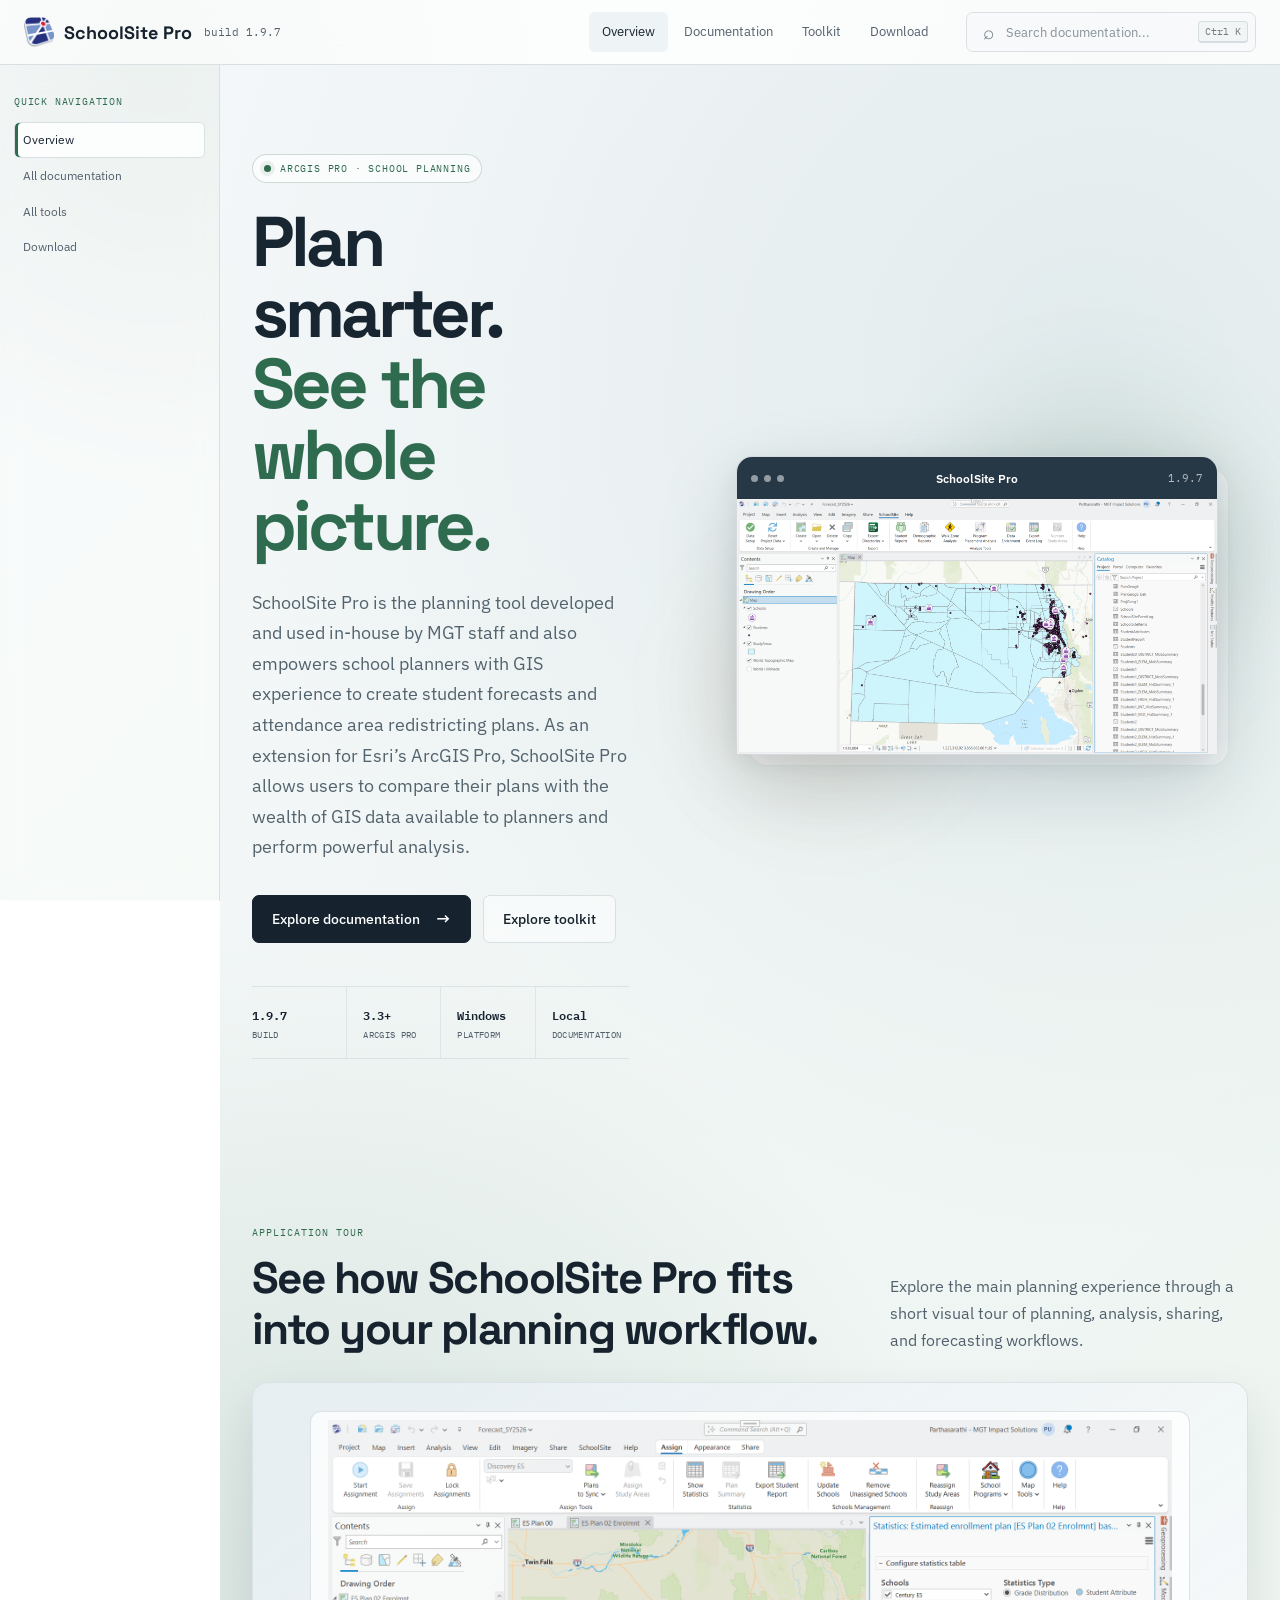
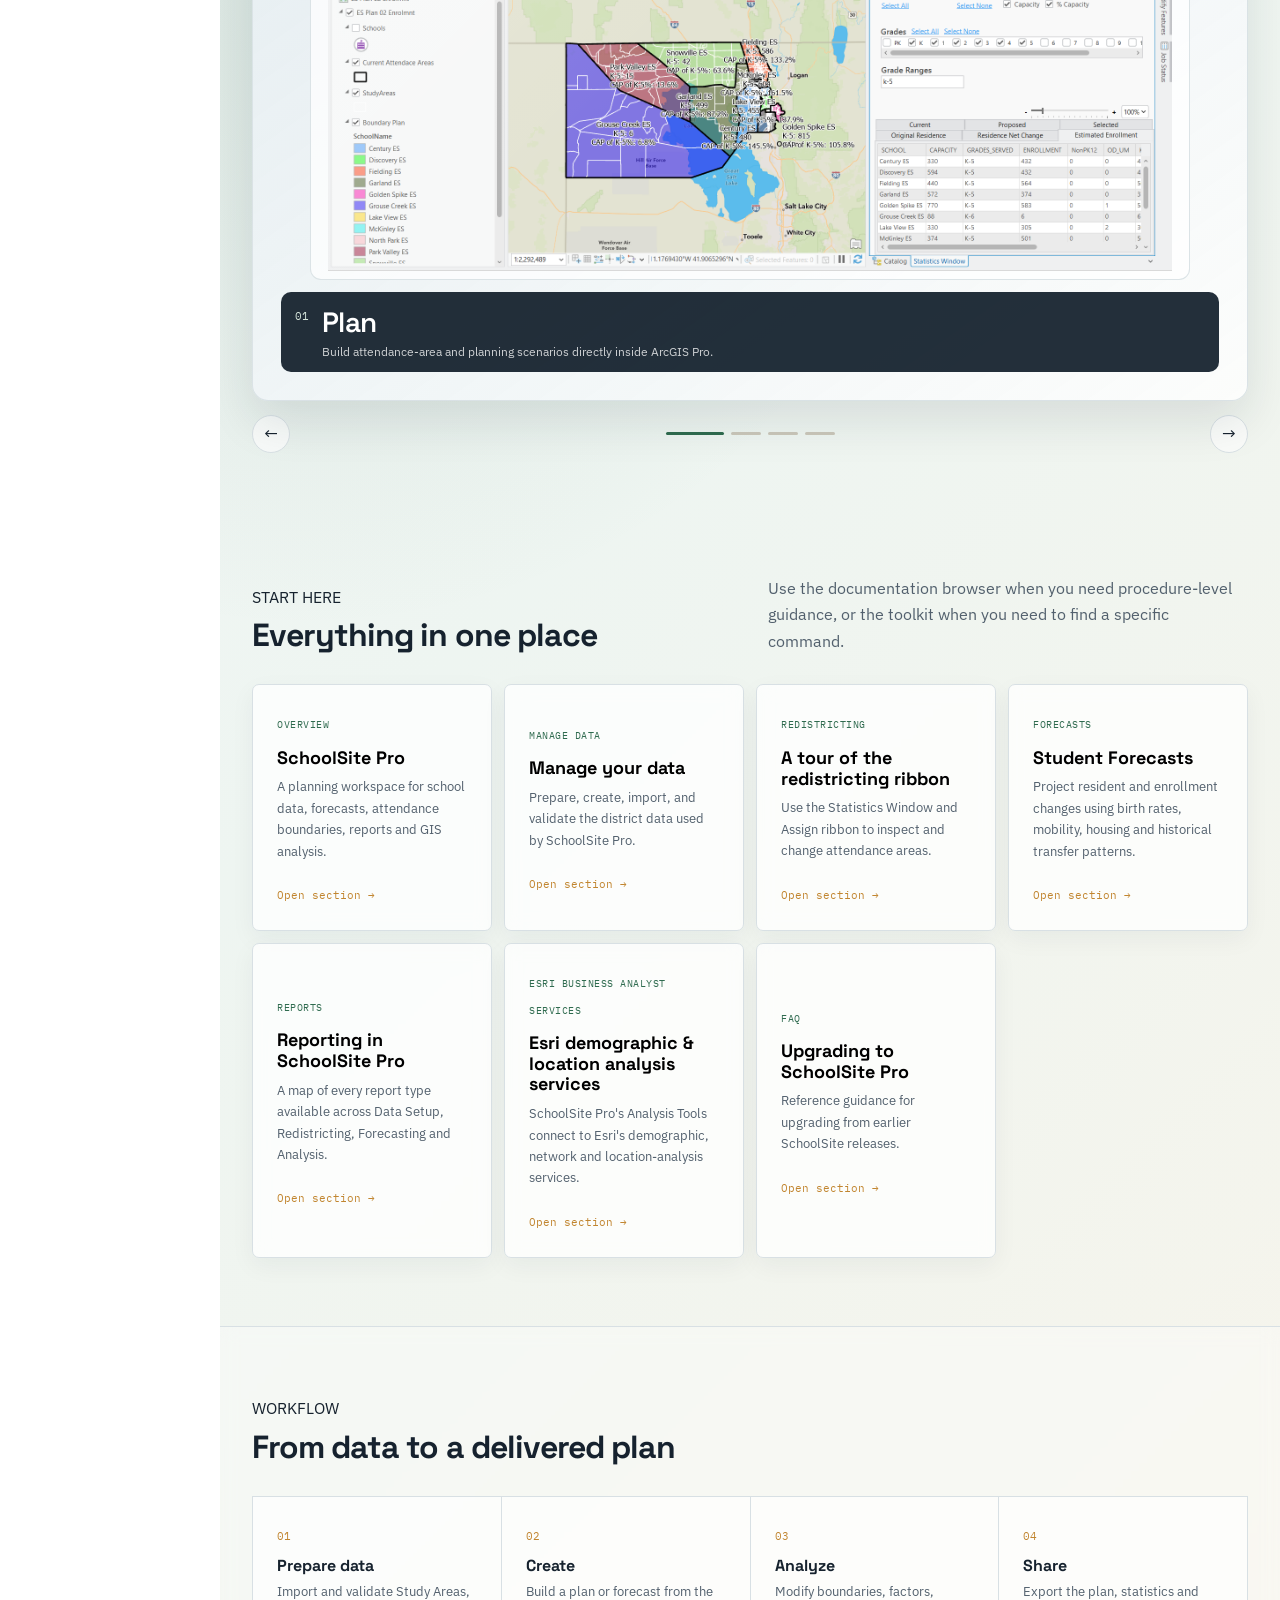
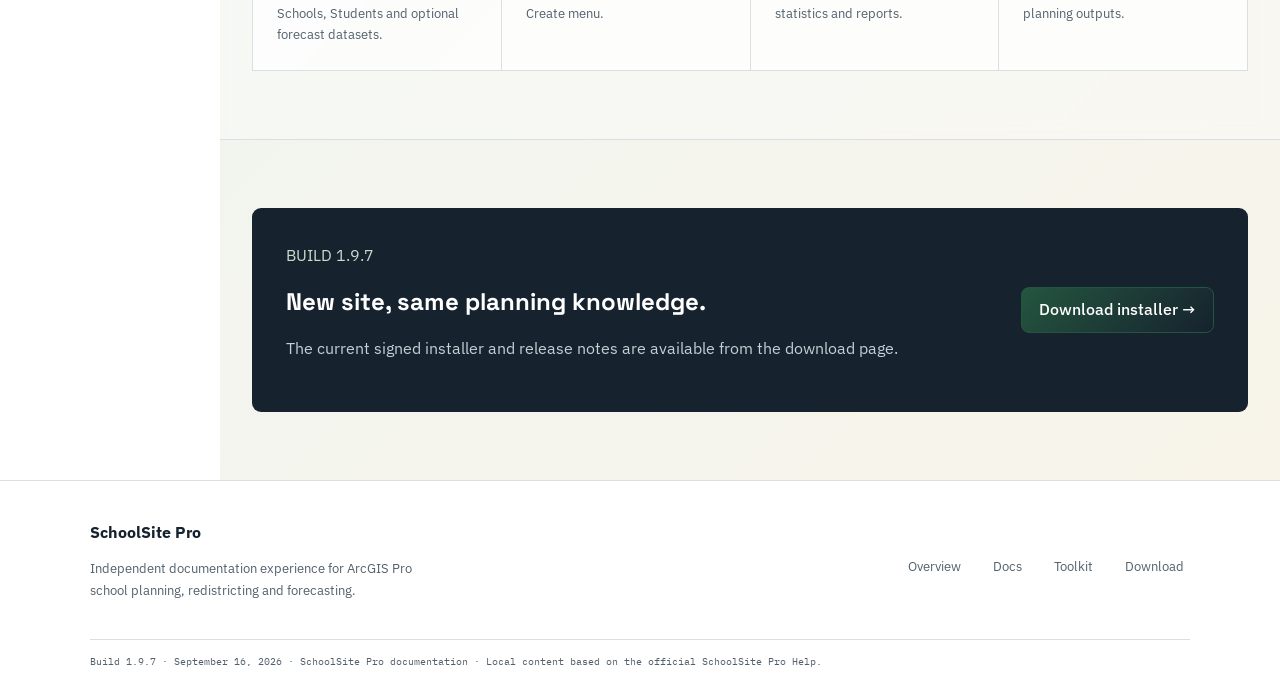
==== index.html @ 44bba00f "Update the document content based on the old source site." ====
<!doctype html>
<html lang="en">
<head>
<meta charset="utf-8">
<meta name="viewport" content="width=device-width,initial-scale=1">
<title>SchoolSite Pro — Planning Documentation</title>
<link rel="icon" href="assets/favicon.ico">
<link rel="stylesheet" href="css/styles.css">
</head>
<body>
<header class="topbar">
  <div class="topbar-inner">
    <button class="brand" onclick="route('home')"><img src="assets/favicon.ico" alt=""><span>SchoolSite Pro</span><small>build <span data-app-build></span></small></button>
    <nav id="desktopNav">
      <button data-route="home" onclick="route('home')">Overview</button>
      <button data-route="docs" onclick="route('docs')">Documentation</button>
      <button data-route="toolkit" onclick="route('toolkit')">Toolkit</button>
      <button data-route="download" onclick="route('download')">Download</button>
    </nav>
   <div class="top-actions">

  <div class="header-search">

    <span class="header-search-icon" aria-hidden="true">⌕</span>

    <input
      id="headerSearch"
      type="search"
      placeholder="Search documentation..."
      autocomplete="off"
      oninput="renderHeaderSearch(this.value)"
      onkeydown="handleHeaderSearchKey(event)"
    >

    <kbd>Ctrl K</kbd>

    <div
      id="headerSearchResults"
      class="header-search-results"
    ></div>

  </div>

  <button
    class="menu-btn"
    onclick="toggleMenu()"
    aria-label="Open navigation"
  >
    ☰
  </button>

</div>
  </div>
  <div id="mobileNav" class="mobile-nav">
    <button onclick="route('home');toggleMenu()">Overview</button>
    <button onclick="route('docs');toggleMenu()">Documentation</button>
    <button onclick="route('toolkit');toggleMenu()">Toolkit</button>
    <button onclick="route('download');toggleMenu()">Download</button>
  </div>
</header>

<div class="app">
<aside id="sidebar"></aside>
<main id="appMain"></main>
</div>

<footer>
  <div class="footer-inner">
    <div><strong>SchoolSite Pro</strong><p>Independent documentation experience for ArcGIS Pro school planning, redistricting and forecasting.</p></div>
    <div class="footer-links"><button onclick="route('home')">Overview</button><button onclick="route('docs')">Docs</button><button onclick="route('toolkit')">Toolkit</button><button onclick="route('download')">Download</button></div>
  </div>
  <div class="footer-bottom">Build <span data-app-build></span> · <span data-app-release-date></span> · SchoolSite Pro documentation · Local content based on the official SchoolSite Pro Help.</div>
</footer>

<div id="searchOverlay" class="overlay" onclick="if(event.target===this)closeSearch()">
  <div class="search-dialog">
    <div class="search-head">

  <div class="search-dialog-input">

    <span>⌕</span>

    <input
      id="globalSearch"
      placeholder="Search documentation and tools…"
      autocomplete="off"
      oninput="renderSearch(this.value)"
      onkeydown="handleGlobalSearchKey(event)"
    >

  </div>

  <button
    class="search-close"
    onclick="closeSearch()"
  >
    ESC
  </button>

</div>

    <div id="searchResults"></div>
  </div>
</div>

<script src="js/docs.js"></script>
<script src="js/data.js"></script>
<script>
const RELEASE = window.SCHOOL_SITE_RELEASE;
const docs = window.SCHOOL_SITE_DOCS;
const tools = window.SCHOOL_SITE_TOOLS;
const sections = [...new Set(docs.map(x=>x.section))];
let currentDoc = null;

// Apply release metadata to both the static shell and route-generated markup.
function syncReleaseLabels() {
  document.querySelectorAll('[data-app-build]').forEach(element => {
    element.textContent = RELEASE.version;
  });

  document.querySelectorAll('[data-app-release-date]').forEach(element => {
    element.textContent = RELEASE.releaseDate;
  });
}

syncReleaseLabels();

function route(name, id){
  if(name==='doc' && id){ location.hash='doc/'+id; }
  else location.hash=name;
  renderRoute();
}
function renderRoute(){
  const parts=location.hash.replace(/^#/,'').split('/');
  const page=parts[0]||'home', id=parts[1];
  document.querySelectorAll('#desktopNav button').forEach(b=>b.classList.toggle('active',b.dataset.route===page || (page==='doc'&&b.dataset.route==='docs')));
  if(page==='doc' && id) renderDoc(id);
  else if(page==='docs') renderDocs();
  else if(page==='toolkit') renderToolkit();
  else if(page==='download') renderDownload();
  else renderHome();
  renderSidebar(page,id);
  syncReleaseLabels();
  window.scrollTo(0,0);
}
function renderSidebar(page,id){
  const s=document.getElementById('sidebar');
  if(page==='docs'||page==='doc'){
    s.innerHTML='<div class="side-title">Documentation</div>'+sections.map(sec=>{
      const items=docs.filter(d=>d.section===sec);
      return `<div class="side-group"><div class="side-section">${sec}</div>${items.map(d=>`<button class="side-link ${d.id===id?'active':''}" onclick="route('doc','${d.id}')">${d.title}</button>`).join('')}</div>`;
    }).join('');
  } else if(page==='toolkit') {
    s.innerHTML='<div class="side-title">Toolkit groups</div>'+toolCategories().map(category=>`
      <button class="side-link ${activeToolCat===category?'active':''}" onclick="selectToolCategory('${escapeHtml(category)}')">${escapeHtml(category)}</button>
    `).join('')+'<div class="side-note">Choose a group to show only the tools assigned to it.</div>';
  } else {
    s.innerHTML=`<div class="side-title">Quick navigation</div>
      <button class="side-link ${page==='home'?'active':''}" onclick="route('home')">Overview</button>
      <button class="side-link" onclick="route('docs')">All documentation</button>
      <button class="side-link" onclick="route('toolkit')">All tools</button>
      <button class="side-link" onclick="route('download')">Download</button>`;
  }
}

function renderHome() {
  const overviewCards = [
    {
      section: 'Overview',
      title: 'SchoolSite Pro',
      summary: 'A planning workspace for school data, forecasts, attendance boundaries, reports and GIS analysis.',
      id: 'home'
    },
    ...sections
      .filter(section => !['Start here', 'Tools', 'Troubleshooting'].includes(section))
      .map(section => {
        const doc = section === 'Redistricting'
          ? docs.find(item => item.id === 'redistricting-tour')
          : docs.find(item => item.section === section);

        return {
          section,
          title: doc.title,
          summary: doc.summary,
          id: doc.id
        };
      })
  ];

  document.getElementById('appMain').innerHTML = `

    <!-- =========================================
         SCHOOL SITE PRO OVERVIEW HERO
         ========================================= -->

    <section class="ss-overview">

      <div class="ss-hero">

        <div class="ss-hero-copy">

          <div class="ss-badge">
            <span class="ss-badge-dot"></span>
            ARCGIS PRO · SCHOOL PLANNING
          </div>

          <h1>
            Plan smarter.<br>
            <span>See the whole picture.</span>
          </h1>

          <p class="ss-hero-description">
           SchoolSite Pro is the planning tool developed and used in-house by MGT staff and also empowers school planners with GIS experience to create student forecasts and attendance area redistricting plans. As an extension for Esri’s ArcGIS Pro, SchoolSite Pro allows users to compare their plans with the wealth of GIS data available to planners and perform powerful analysis.
          </p>

          <div class="ss-hero-actions">

            <button
              class="ss-primary-btn"
              onclick="route('docs')"
            >
              Explore documentation
              <span>→</span>
            </button>

            <button
              class="ss-secondary-btn"
              onclick="route('toolkit')"
            >
              Explore toolkit
            </button>

          </div>

          <div class="ss-hero-meta">

            <div>
              <strong data-app-build></strong>
              <span>Build</span>
            </div>

            <div>
              <strong>3.3+</strong>
              <span>ArcGIS Pro</span>
            </div>

            <div>
              <strong>Windows</strong>
              <span>Platform</span>
            </div>

            <div>
              <strong>Local</strong>
              <span>Documentation</span>
            </div>

          </div>

        </div>


        <!-- =========================================
             APPLICATION PREVIEW
             ========================================= -->

        <div class="ss-hero-visual">

          <div class="ss-glow ss-glow-one"></div>
          <div class="ss-glow ss-glow-two"></div>

          <div class="ss-app-window">

            <div class="ss-window-top">

              <div class="ss-window-dots">
                <span></span>
                <span></span>
                <span></span>
              </div>

              <div class="ss-window-title">
                SchoolSite Pro
              </div>

              <div class="ss-window-build">
                <span data-app-build></span>
              </div>

            </div>

            <div class="ss-app-preview">

              <img
                src="assets/home.png"
                alt="SchoolSite Pro application preview"
              >

            </div>
          </div>

        </div>

      </div>


      <!-- =========================================
           PRODUCT TOUR
           ========================================= -->

      <section class="ss-tour-section">

        <div class="ss-tour-heading">

          <div>

            <span class="ss-section-label">
              APPLICATION TOUR
            </span>

            <h2>
              See how SchoolSite Pro fits into
              your planning workflow.
            </h2>

          </div>

          <p>
            Explore the main planning experience through a
            short visual tour of planning, analysis, sharing,
            and forecasting workflows.
          </p>

        </div>


        <div class="ss-tour">

          <div class="ss-tour-stage">

            <!-- Slide 1 -->
            <div class="ss-tour-slide active">

              <div class="ss-tour-image">

                <img
                 src="assets/enrollment.png"
                  alt="School planning dashboard preview"
                >

              </div>

              <div class="ss-tour-caption">

                <span>01</span>

                <div>
                  <strong>Plan</strong>

                  <p>
                    Build attendance-area and planning
                    scenarios directly inside ArcGIS Pro.
                  </p>
                </div>

              </div>

            </div>


            <!-- Slide 2 -->
            <div class="ss-tour-slide">

              <div class="ss-tour-image">

                <img
                  src="assets/forecast_plan.png"
                  alt="Planning analysis preview"
                >

              </div>

              <div class="ss-tour-caption">

                <span>02</span>

                <div>
                  <strong>Analyze</strong>

                  <p>
                    Review student populations, capacity,
                    boundaries and forecast results.
                  </p>
                </div>

              </div>

            </div>


            <!-- Slide 3 -->
            <div class="ss-tour-slide">

              <div class="ss-tour-image">

                <img
                  src="assets/exportstats.png"
                  alt="Collaborative planning preview"
                >

              </div>

              <div class="ss-tour-caption">

                <span>03</span>

                <div>
                  <strong>Share</strong>

                  <p>
                    Export planning results and communicate
                    proposed scenarios with stakeholders.
                  </p>
                </div>

              </div>

            </div>


            <!-- Slide 4 -->
            <div class="ss-tour-slide">

              <div class="ss-tour-image">

                <img
                  src="assets/forecast.png"
                  alt="School planning workflow preview"
                >

              </div>

              <div class="ss-tour-caption">

                <span>04</span>

                <div>
                  <strong>Forecast</strong>

                  <p>
                    Model future resident populations,
                    housing growth and enrollment.
                  </p>
                </div>

              </div>

            </div>

          </div>


          <!-- Tour navigation -->

          <div class="ss-tour-controls">

            <button
              class="ss-tour-arrow"
              id="ssTourPrev"
              aria-label="Previous tour slide"
            >
              ←
            </button>

            <div class="ss-tour-progress">

              <button
                class="ss-tour-dot active"
                data-slide="0"
                aria-label="Tour slide 1"
              ></button>

              <button
                class="ss-tour-dot"
                data-slide="1"
                aria-label="Tour slide 2"
              ></button>

              <button
                class="ss-tour-dot"
                data-slide="2"
                aria-label="Tour slide 3"
              ></button>

              <button
                class="ss-tour-dot"
                data-slide="3"
                aria-label="Tour slide 4"
              ></button>

            </div>

            <button
              class="ss-tour-arrow"
              id="ssTourNext"
              aria-label="Next tour slide"
            >
              →
            </button>

          </div>

        </div>

      </section>


      <!-- =========================================
           START HERE
           ========================================= -->

      <section class="section ss-content-section">

        <div class="section-head">

          <div>

            <span class="eyebrow">
              START HERE
            </span>

            <h2>
              Everything in one place
            </h2>

          </div>

          <p>
            Use the documentation browser when you need
            procedure-level guidance, or the toolkit when
            you need to find a specific command.
          </p>

        </div>


        <div class="card-grid">

          ${overviewCards.map(card => {
            return `

              <button
                class="card"
                onclick="route('doc','${card.id}')"
              >

                <span class="card-kicker">
                  ${card.section}
                </span>

                <h3>
                  ${card.title}
                </h3>

                <p>
                  ${card.summary}
                </p>

                <span class="arrow">
                  Open section →
                </span>

              </button>

            `;

          }).join('')}

        </div>

      </section>


      <!-- =========================================
           WORKFLOW
           ========================================= -->

      <section class="band ss-workflow-band">

        <div class="section">

          <div class="section-head">

            <div>

              <span class="eyebrow">
                WORKFLOW
              </span>

              <h2>
                From data to a delivered plan
              </h2>

            </div>

          </div>


          <div class="steps">

            <div>
              <b>01</b>

              <h3>
                Prepare data
              </h3>

              <p>
                Import and validate Study Areas,
                Schools, Students and optional
                forecast datasets.
              </p>

            </div>


            <div>
              <b>02</b>

              <h3>
                Create
              </h3>

              <p>
                Build a plan or forecast from
                the Create menu.
              </p>

            </div>


            <div>
              <b>03</b>

              <h3>
                Analyze
              </h3>

              <p>
                Modify boundaries, factors,
                statistics and reports.
              </p>

            </div>


            <div>
              <b>04</b>

              <h3>
                Share
              </h3>

              <p>
                Export the plan, statistics
                and planning outputs.
              </p>

            </div>

          </div>

        </div>

      </section>


      <!-- =========================================
           DOWNLOAD CALLOUT
           ========================================= -->

      <section class="section">

        <div class="callout">

          <div>

            <span class="eyebrow">
              BUILD <span data-app-build></span>
            </span>

            <h2>
              New site, same planning knowledge.
            </h2>

            <p>
              The current signed installer and release notes
              are available from the download page.
            </p>

          </div>

          <button
            class="primary"
            onclick="route('download')"
          >
            Download installer →
          </button>

        </div>

      </section>

    </section>

  `;


  // =========================================
  // PRODUCT TOUR JAVASCRIPT
  // =========================================

  const slides = [
    ...document.querySelectorAll('.ss-tour-slide')
  ];

  const dots = [
    ...document.querySelectorAll('.ss-tour-dot')
  ];

  const previousButton =
    document.getElementById('ssTourPrev');

  const nextButton =
    document.getElementById('ssTourNext');

  let currentSlide = 0;

  let tourTimer;


  // =========================================
  // SHOW SLIDE
  // =========================================

  function showTourSlide(index) {

    if (!slides.length) {
      return;
    }

    currentSlide =
      (index + slides.length) % slides.length;


    slides.forEach((slide, i) => {

      slide.classList.toggle(
        'active',
        i === currentSlide
      );

    });


    dots.forEach((dot, i) => {

      dot.classList.toggle(
        'active',
        i === currentSlide
      );

    });

  }


  // =========================================
  // RESTART AUTO SLIDE
  // =========================================

  function restartTourTimer() {

    clearInterval(tourTimer);

    tourTimer = setInterval(() => {

      showTourSlide(currentSlide + 1);

    }, 5500);

  }


  // =========================================
  // PREVIOUS BUTTON
  // =========================================

  if (previousButton) {

    previousButton.onclick = function () {

      showTourSlide(currentSlide - 1);

      restartTourTimer();

    };

  }


  // =========================================
  // NEXT BUTTON
  // =========================================

  if (nextButton) {

    nextButton.onclick = function () {

      showTourSlide(currentSlide + 1);

      restartTourTimer();

    };

  }


  // =========================================
  // DOT NAVIGATION
  // =========================================

  dots.forEach((dot, index) => {

    dot.onclick = function () {

      showTourSlide(index);

      restartTourTimer();

    };

  });


  // =========================================
  // INITIAL SLIDE
  // =========================================

  showTourSlide(0);

  restartTourTimer();


  // =========================================
  // PAUSE ON HOVER
  // =========================================

  const tour =
    document.querySelector('.ss-tour');

  if (tour) {

    tour.addEventListener(
      'mouseenter',
      () => clearInterval(tourTimer)
    );

    tour.addEventListener(
      'mouseleave',
      restartTourTimer
    );

  }

}

function renderDocs(){
 document.getElementById('appMain').innerHTML=`
 <section class="page-head"><span class="eyebrow">DOCUMENTATION</span><h1>SchoolSite Pro documentation</h1><p>Search across the complete local guide. Select an article to open it without leaving this site.</p></section>
 <section class="section docs-layout"><div class="docs-main">
 <div class="local-search"><span>⌕</span><input id="docSearch" placeholder="Search articles…" oninput="filterDocs(this.value)"></div>
 <div id="docList" class="doc-list"></div></div></section>`;
 filterDocs('');
}

function articleContentText(content) {
  if (Array.isArray(content)) {
    return content.map(item => articleContentText(item)).join(' ');
  }

  if (content && typeof content === 'object') {
    if (content.type === 'image') {
      return [content.alt || '', content.caption || '', content.src || ''].join(' ');
    }

    if (content.type === 'table') {
      const rows = content.rows || [];
      return rows.flat().map(item => articleContentText(item)).join(' ');
    }

    if (content.type === 'list' || content.type === 'steps' || content.type === 'ordered') {
      return (content.items || []).map(item => articleContentText(item)).join(' ');
    }

    if (content.blocks) {
      return content.blocks.map(item => articleContentText(item)).join(' ');
    }

    if (content.items) {
      return content.items.map(item => articleContentText(item)).join(' ');
    }

    if (content.text) {
      return String(content.text || '');
    }

    return Object.values(content).map(item => articleContentText(item)).join(' ');
  }

  return String(content || '');
}

function looksLikeListText(text) {
  return /(?:^|\n)\s*(?:[-*•]|\d+\.)\s+/m.test(text);
}

function parseListText(text) {
  return text
    .split(/\n+/)
    .map(line => line.trim())
    .filter(Boolean)
    .map(line => {
      const match = line.match(/^(?:[-*•]|\d+\.)\s+(.*)$/);
      return match ? match[1].trim() : line;
    })
    .filter(Boolean);
}

function resolveTextValue(value) {
  if (value == null) return '';
  if (typeof value === 'string') return value.trim();
  if (Array.isArray(value)) return value.map(resolveTextValue).filter(Boolean).join(' ');
  if (typeof value === 'object') {
    if (value.text) return resolveTextValue(value.text);
    if (value.label) return resolveTextValue(value.label);
    if (value.title) return resolveTextValue(value.title);
    return Object.values(value).map(resolveTextValue).filter(Boolean).join(' ');
  }
  return String(value).trim();
}

function formatInlineRichText(value) {
  const text = String(value ?? '');

  if (!text) {
    return '';
  }

  const parts = text.split(/(\*\*[^*]+\*\*|__[^_]+__)/g).filter(Boolean);
  const formatted = parts.map(part => {
    const match = part.match(/^\*\*(.+)\*\*$|^__(.+)__$|^(.+)$/);

    if (match) {
      const strongValue = match[1] ?? match[2];

      if (strongValue !== undefined) {
        return `<strong>${escapeHtml(strongValue)}</strong>`;
      }
    }

    return escapeHtml(part);
  }).join('');

  return formatted
    .replace(/"([^"]+)"/g, '“$1”')
    .replace(/'([^']+)'/g, '‘$1’');
}

function renderListItem(item, ordered) {
  if (typeof item === 'string') {
    return `<li>${formatInlineRichText(item.trim())}</li>`;
  }

  if (Array.isArray(item)) {
    return item.map(part => renderListItem(part, ordered)).join('');
  }

  if (item && typeof item === 'object') {
    const textValue = resolveTextValue(item);
    const labelText = textValue && textValue !== '[object Object]' ? textValue : 'Item';
    const label = item.href
      ? `<a href="${escapeHtml(item.href)}" onclick="${escapeHtml(item.onClick || '')}">${formatInlineRichText(labelText)}</a>`
      : formatInlineRichText(labelText);
    const children = item.subitems || item.items || item.children || [];
    const nested = children.length ? `<${ordered ? 'ol' : 'ul'}>${children.map(child => renderListItem(child, item.ordered || ordered)).join('')}</${ordered ? 'ol' : 'ul'}>` : '';
    return `<li>${label}${nested}</li>`;
  }

  const safe = resolveTextValue(item);
  return `<li>${formatInlineRichText(safe || 'Item')}</li>`;
}

function isArticleHeadingText(text) {
  const value = (text || '').trim();

  if (!value || value.length > 90) {
    return false;
  }

  if (/[.!?]/.test(value)) {
    return false;
  }

  return !/^\s*[-*•]\s+/.test(value);
}

function renderStructuredBlock(block) {
  if (Array.isArray(block)) {
    return block.map(item => renderStructuredBlock(item)).join('');
  }

  if (typeof block === 'string') {
    const trimmed = block.trim();
    if (!trimmed) {
      return '';
    }
    if (looksLikeListText(trimmed)) {
      return `<ul>${parseListText(trimmed).map(item => renderListItem(item, false)).join('')}</ul>`;
    }
    return `<p>${formatInlineRichText(trimmed)}</p>`;
  }

  if (!block || typeof block !== 'object') {
    return '';
  }

  if (block.type === 'image') {
    return `<figure class="article-image"><img src="${escapeHtml(block.src || '')}" alt="${escapeHtml(block.alt || '')}"><figcaption>${escapeHtml(block.caption || '')}</figcaption></figure>`;
  }

  if (block.type === 'table') {
    const headers = block.headers || [];
    const rows = block.rows || [];
    const headerHtml = headers.length ? `<thead><tr>${headers.map(h => `<th>${escapeHtml(String(h))}</th>`).join('')}</tr></thead>` : '';
    const bodyHtml = rows.length ? `<tbody>${rows.map(row => `<tr>${(row || []).map(cell => `<td>${escapeHtml(String(cell ?? ''))}</td>`).join('')}</tr>`).join('')}</tbody>` : '';
    return `<table class="article-table">${headerHtml}${bodyHtml}</table>`;
  }

  if (block.type === 'paragraph' || block.text) {
    const text = block.text || block.content || '';
    if (isArticleHeadingText(text)) {
      return `<p><strong>${formatInlineRichText(text)}</strong></p>`;
    }
    return `<p>${formatInlineRichText(text)}</p>`;
  }

  if (block.type === 'list' || block.type === 'steps' || block.type === 'ordered' || block.items) {
    const ordered = block.type === 'steps' || block.type === 'ordered' || block.ordered;
    const items = block.items || [];
    return `<${ordered ? 'ol' : 'ul'}>${items.map(item => renderListItem(item, ordered)).join('')}</${ordered ? 'ol' : 'ul'}>`;
  }

  if (block.type === 'section' || block.blocks) {
    return (block.blocks || []).map(item => renderStructuredBlock(item)).join('');
  }

  return '';
}

function renderArticleSection(heading, content) {
  const items = Array.isArray(content) ? content : [content];
  const sectionContent = items.map(item => renderStructuredBlock(item)).filter(Boolean).join('');

  if (!sectionContent) {
    return '';
  }

  return `<section>${heading ? `<h2>${escapeHtml(heading)}</h2>` : ''}${sectionContent}</section>`;
}

function filterDocs(q){
 const list=docs.filter(d=>(d.title+' '+d.summary+' '+d.section+' '+(Array.isArray(d.body) ? d.body.map(x=>articleContentText(x[1])).join(' ') : '')).toLowerCase().includes(q.toLowerCase()));
 document.getElementById('docList').innerHTML=list.map(d=>`<button class="doc-row" onclick="route('doc','${d.id}')"><div><span class="doc-section">${d.section}</span><h3>${d.title}</h3><p>${d.summary}</p></div><span>→</span></button>`).join('') || '<div class="empty">No documentation matched your search.</div>';
}
function renderDoc(id){
 const d=docs.find(x=>x.id===id)||docs[0]; currentDoc=d;
 if (id === 'release-notes') {
   renderReleaseNotes();
   return;
 }
 document.getElementById('appMain').innerHTML=`
 <section class="article-wrap"><div class="breadcrumbs"><button onclick="route('docs')">Documentation</button><span>/</span><span>${d.section}</span></div>
 <article class="article"><span class="eyebrow">${d.section.toUpperCase()}</span><h1>${d.title}</h1><p class="article-lead">${d.summary}</p>
 ${d.image ? `<figure class="article-image"><img src="${escapeHtml(d.image.src)}" alt="${escapeHtml(d.image.alt)}"><figcaption>${escapeHtml(d.image.caption)}</figcaption></figure>` : ''}
 ${d.body.map(([h,content])=>renderArticleSection(h,content)).join('')}
 <div class="article-nav"><button class="secondary" onclick="route('docs')">← All documentation</button><button class="primary" onclick="route('toolkit')">Find related tools →</button></div>
 </article></section>`;
}

function renderReleaseNotes() {
 document.getElementById('appMain').innerHTML=`
 <section class="article-wrap"><div class="breadcrumbs"><button onclick="route('docs')">Documentation</button><span>/</span><span>Start here</span></div>
 <article class="article release-notes-article"><span class="eyebrow">START HERE</span><h1>Release Notes</h1><p class="article-lead">Current build changes and recent feature history.</p>
 <div class="release-notes-list">
   ${window.SCHOOL_SITE_RELEASE_NOTES.map(release => `
     <section class="release-note">
       <div class="release-note-heading">
         <div><span class="release-note-label">RELEASE</span><h2>Build ${escapeHtml(release.version)}</h2></div>
         <time>${escapeHtml(release.date)}</time>
       </div>
       <p class="release-note-description">${escapeHtml(release.description)}</p>
       ${release.features.length ? `<ul>${release.features.map(feature => `<li>${escapeHtml(feature)}</li>`).join('')}</ul>` : '<p class="release-note-empty">No additional feature notes were recorded for this release.</p>'}
     </section>
   `).join('')}
 </div>
 <div class="article-nav"><button class="secondary" onclick="route('docs')">← All documentation</button><button class="primary" onclick="route('download')">Download latest build →</button></div>
 </article></section>`;
}

/* Toolkit browsing and category filtering. */

let activeToolCat = "All";

function toolCategories() {
  return [
    "All",
    ...new Set(tools
      .map(tool => toolCategory(tool))
      .filter(Boolean)
      .sort((a, b) => a.localeCompare(b)))
  ];
}


function renderToolkit() {
  activeToolCat = "All";

    document.getElementById("appMain").innerHTML = `
        <section class="page-head">
            <span class="eyebrow">TOOLKIT</span>

            <h1>Every tool, searchable</h1>

            <p>
                Browse SchoolSite Pro tools by workflow or search by
                tool name, description, or details.
            </p>
        </section>

        <section class="section">

            <div class="local-search">
                <span>⌕</span>

                <input
                    id="toolSearch"
                    type="search"
                    placeholder="Search tools…"
                    autocomplete="off"
                    oninput="filterTools(this.value)"
                >
            </div>

            <div class="tool-layout">
                <div class="tool-results">

                    <div
                        id="toolCount"
                        class="count">
                    </div>

                    <div
                        id="toolGrid"
                        class="tool-grid">
                    </div>

                </div>

            </div>

        </section>
    `;

    filterTools("");
}


/* ---------------------------------------------------------
   CHANGE CATEGORY
   --------------------------------------------------------- */

function selectToolCategory(category) {

    activeToolCat = toolCategories().includes(category)
      ? category
      : "All";

    renderSidebar('toolkit');

    const searchInput =
        document.getElementById("toolSearch");

    filterTools(
        searchInput
            ? searchInput.value
            : ""
    );
}


/* ---------------------------------------------------------
   GET TOOL CATEGORY
   --------------------------------------------------------- */

function toolCategory(tool) {

    return tool &&
           tool.category &&
           tool.category.trim()
        ? tool.category.trim()
  : "Other Tools";
}


/* ---------------------------------------------------------
   FILTER TOOLS
   --------------------------------------------------------- */

function filterTools(search = "") {

    const grid = document.getElementById("toolGrid");
    const count = document.getElementById("toolCount");

    if (!grid || !count) return;

    search = search.trim().toLowerCase();

    const filtered = tools.filter(tool => {

        const category =
            toolCategory(tool);

        const categoryMatch =
            activeToolCat === "All" ||
            category === activeToolCat;

        if (!categoryMatch) return false;

        if (!search) return true;

        const text = [
            tool.name,
            category,
            tool.desc,
            tool.details
        ]
        .join(" ")
        .toLowerCase();

        return text.includes(search);
    });

    count.textContent =
        `${filtered.length} tools`;

    if (!filtered.length) {

        grid.innerHTML = `
            <div class="empty">
                <strong>No tools found</strong>
                <p>
                    Try another search term
                    or choose a different
                    category.
                </p>
            </div>
        `;

        return;
    }

    grid.innerHTML =
        filtered.map(tool => {

            const index =
                tools.indexOf(tool);

            return `
                <button
                    class="tool-card"
                    onclick="openTool(${index})">

                  <img src="assets/tool-icon.svg" alt="">

                    <div class="tool-card-content">

                        <span class="tool-category">
                          ${escapeHtml(toolCategory(tool))}
                        </span>

                        <h3>${escapeHtml(tool.name)}</h3>

                        <p>${escapeHtml(tool.desc)}</p>

                    </div>

                </button>
            `;

        }).join("");
}
/* ---------------------------------------------------------
   SAFE HTML TEXT
   --------------------------------------------------------- */



function openTool(i){
 const t=tools[i], m=document.createElement('div'); m.className='modal'; m.id='toolModal';
 m.innerHTML=`<div class="modal-box"><button class="modal-x" onclick="this.closest('.modal').remove()">×</button><span class="eyebrow">${toolCategory(t).toUpperCase()}</span><h2>${t.name}</h2><p>${t.desc}</p>${t.details?`<p class="modal-detail">${t.details}</p>`:''}<div class="modal-foot">${RELEASE.productName} toolkit · Build ${RELEASE.version}</div></div>`;
 document.body.appendChild(m);
}
function renderDownload(){
 document.getElementById('appMain').innerHTML=`
 <section class="download-page">
   <div class="download-copy">
     <span class="eyebrow">DESKTOP ADD-IN</span>

    <h1>Install ${RELEASE.productName} ${RELEASE.version}</h1>

     <p>
       A single installer adds SchoolSite Pro to ArcGIS Pro.
       Download the latest SchoolSite Pro package below.
     </p>

     <h2>What's new</h2>
     <ul class="news">
       <li>Utilization Report for boundary-comparison workflows.</li>
       <li>SYF reports can be exported during Data Setup.</li>
       <li>Automated Attendance Matrix includes CAPACITY.</li>
       <li>Additional residential forecast charts.</li>
       <li>Improved Address Directory performance.</li>
       <li>Bulk reassignment can exclude selected schools.</li>
     </ul>

     <h2>Installation</h2>
     <div class="steps install">
       <div>
         <b>01</b>
         <h3>Close ArcGIS Pro</h3>
         <p>Quit running Pro sessions.</p>
       </div>

       <div>
         <b>02</b>
         <h3>Run installer</h3>
         <p>Launch the signed installer with required permissions.</p>
       </div>

       <div>
         <b>03</b>
         <h3>Open ArcGIS Pro</h3>
         <p>The SchoolSite ribbon appears after restart.</p>
       </div>

       <div>
         <b>04</b>
         <h3>Run Data Setup</h3>
         <p>Import and validate district data.</p>
       </div>
     </div>
   </div>

   <aside class="download-card">
    <div class="version">${RELEASE.version}</div>

    <p>${RELEASE.releaseDate} · MGT Impact Solutions</p>

     <a
       class="primary wide"
      href="${RELEASE.downloadUrl}"
       download
     >
       Download installer ↓
     </a>

     <dl>
       <dt>Requires</dt>
      <dd>${RELEASE.requirements}</dd>

       <dt>Platform</dt>
       <dd>Windows x64</dd>

       <dt>Publisher</dt>
       <dd>MGT Impact Solutions</dd>

       <dt>Add-in ID</dt>
       <dd>43ea84e4…768b4</dd>
     </dl>

<small>
  ${RELEASE.productName} ${RELEASE.version} is provided through the official GitHub release.
  <a href="${RELEASE.githubUrl}" target="_blank" rel="noopener noreferrer">
    View on GitHub
  </a>
</small>

   </aside>
 </section>`;
}
function focusSearch() {
  const input = document.getElementById('headerSearch');

  if (input) {
    input.focus();
    input.select();
  }
}


function openSearchOverlay() {
  const overlay = document.getElementById('searchOverlay');
  const input = document.getElementById('globalSearch');

  if (!overlay || !input) {
    return;
  }

  overlay.classList.add('open');

  requestAnimationFrame(() => {
    input.focus();
    input.select();
  });

  renderSearch(input.value || '');
}


function closeSearch() {
  const overlay = document.getElementById('searchOverlay');

  if (overlay) {
    overlay.classList.remove('open');
  }
}

/* Search the local documentation and toolkit from the Ctrl/Cmd + K palette. */
function buildSearchHits(q) {
  q = (q || '').trim();
  if (!q) return [];

  const query = q.toLowerCase();
  const hits = [];

  docs.forEach(d => {
    const text = (
      d.title + ' ' +
      d.summary + ' ' +
      d.section + ' ' +
      d.body.map(item => `${item[0]} ${articleContentText(item[1])}`).join(' ')
    ).toLowerCase();

    if (text.includes(query)) {
      hits.push({
        type: 'Documentation',
        title: d.title,
        meta: d.section,
        action: () => { closeSearch(); route('doc', d.id); }
      });
    }
  });

  tools.forEach((t, i) => {
    const text = (
      t.name + ' ' +
      t.desc + ' ' +
      (t.details || '')
    ).toLowerCase();

    if (text.includes(query)) {
      hits.push({
        type: 'Tool',
        title: t.name,
        meta: toolCategory(t),
        action: () => {
          closeSearch();
          route('toolkit');
          setTimeout(() => { openTool(i); }, 50);
        }
      });
    }
  });

  return hits;
}

function renderSearch(q) {
  const results = document.getElementById('searchResults');
  if (!results) return;

  q = (q || '').trim();

  if (!q) {
    results.innerHTML = '<div class="search-empty"></div>';
    return;
  }
  const hits = buildSearchHits(q);

  if (!hits.length) {
    results.innerHTML = `<div class="search-empty">No documentation or tools found for <strong>${escapeHtml(q)}</strong></div>`;
    return;
  }

  results.innerHTML = hits.slice(0, 20).map((h, i) => `
    <button class="search-result" data-search-index="${i}">
      <span class="search-result-type">${h.type}</span>
      <span class="search-result-content">
        <strong>${escapeHtml(h.title)}</strong>
        <small>${escapeHtml(h.meta)}</small>
      </span>
      <span class="search-result-arrow">→</span>
    </button>
  `).join('');

  results.querySelectorAll('.search-result').forEach((button, index) => {
    button.onclick = () => { if (hits[index]) hits[index].action(); };
  });
}

function handleGlobalSearchKey(event) {
  if (event.key === 'Enter') {
    const first = document.querySelector('#searchResults .search-result');
    if (first) first.click();
  }
  if (event.key === 'Escape') {
    closeSearch();
  }
}


function renderHeaderSearch(q) {

  const results =
    document.getElementById('headerSearchResults');

  if (!results) {
    return;
  }

  q = q.trim();

  if (!q) {
    results.classList.remove('show');
    results.innerHTML = '';
    return;
  }

  const hits = buildSearchHits(q);

  if (!hits.length) {

    results.innerHTML = `
      <div class="header-search-empty">
        No documentation or tools found for
        <strong>${escapeHtml(q)}</strong>
      </div>
    `;

    results.classList.add('show');

    return;
  }


  results.innerHTML = hits
    .slice(0, 8)
    .map((h, i) => `
      <button
        class="header-search-result"
        data-search-index="${i}"
      >
        <span class="header-result-type">
          ${h.type}
        </span>

        <span class="header-result-content">

          <strong>
            ${escapeHtml(h.title)}
          </strong>

          <small>
            ${escapeHtml(h.meta)}
          </small>

        </span>

        <span class="header-result-arrow">
          →
        </span>

      </button>
    `)
    .join('');


  results.classList.add('show');


  results
    .querySelectorAll('.header-search-result')
    .forEach((button, index) => {

      button.onclick = () => {

        if (hits[index]) {
          hits[index].action();
        }

      };

    });

}


function handleHeaderSearchKey(event) {

  if (event.key === 'Enter') {

    const firstResult =
      document.querySelector(
        '.header-search-result'
      );

    if (firstResult) {
      firstResult.click();
    }

  }

  if (event.key === 'Escape') {

    clearHeaderSearch();

    event.target.blur();

  }

}


function clearHeaderSearch() {

  const input =
    document.getElementById('headerSearch');

  const results =
    document.getElementById('headerSearchResults');

  if (input) {
    input.value = '';
  }

  if (results) {
    results.classList.remove('show');
    results.innerHTML = '';
  }

}


function escapeHtml(value) {

  return String(value)
    .replace(/&/g, '&amp;')
    .replace(/</g, '&lt;')
    .replace(/>/g, '&gt;')
    .replace(/"/g, '&quot;')
    .replace(/'/g, '&#039;');

}

function toggleMenu(){document.getElementById('mobileNav').classList.toggle('open')}
document.addEventListener('keydown', e => {

  if (
    (e.ctrlKey || e.metaKey) &&
    e.key.toLowerCase() === 'k'
  ) {

    e.preventDefault();

    openSearchOverlay();

    return;
  }


  if (e.key === 'Escape') {

    closeSearch();

  }

});
window.addEventListener('hashchange',renderRoute);
renderRoute();
</script>
<script>
(function () {
  if (!window.chatbase || window.chatbase("getState") !== "initialized") {
    window.chatbase = (...args) => {
      if (!window.chatbase.q) {
        window.chatbase.q = [];
      }
      window.chatbase.q.push(args);
    };

    window.chatbase = new Proxy(window.chatbase, {
      get(target, prop) {
        if (prop === "q") {
          return target.q;
        }

        return (...args) => target(prop, ...args);
      }
    });
  }

  const onLoad = function () {
    const script = document.createElement("script");
    script.src = "https://www.chatbase.co/embed.min.js";
    script.id = "c8BBOEDO7bSVDt69zISB6";
    script.domain = "www.chatbase.co";
    document.body.appendChild(script);
  };

  if (document.readyState === "complete") {
    onLoad();
  } else {
    window.addEventListener("load", onLoad);
  }
})();
</script>

</body>
</html>
---- css/styles.css ----
@import url('https://fonts.googleapis.com/css2?family=IBM+Plex+Mono:wght@400;500;600&family=IBM+Plex+Sans:wght@400;500;600&family=Space+Grotesk:wght@400;500;600;700&display=swap');

/* =========================================================
   SCHOOL SITE PRO
   Clean ArcGIS / Desktop Application Style
   ========================================================= */

:root {
    --ink: #16222E;
    --ink-soft: #263746;
    --soft: #52606D;

    --line: #D8E0E4;
    --line-dark: #C5D0D6;

    --green: #2F6B4F;
    --green-dark: #24563F;
    --green-soft: #DCE8DF;

    --amber: #C1852F;
    --blue-soft: #E7EEF3;

    --aurora-green: rgba(47, 107, 79, .12);
    --aurora-blue: rgba(96, 139, 165, .10);
    --aurora-gold: rgba(193, 133, 47, .09);
    --glass: rgba(255, 255, 255, .72);
    --shadow-soft: 0 18px 45px rgba(24, 43, 58, .08);

    --mono: 'IBM Plex Mono', monospace;
    --sans: 'IBM Plex Sans', sans-serif;
    --head: 'Space Grotesk', sans-serif;

}


/* =========================================================
   RESET
   ========================================================= */

* {
    box-sizing: border-box;
}

html {
    scroll-behavior: smooth;
}

body {
    margin: 0;
    min-height: 100vh;
    background:
        radial-gradient(circle at 12% 8%, var(--aurora-green), transparent 30%),
        radial-gradient(circle at 88% 18%, var(--aurora-blue), transparent 28%),
        radial-gradient(circle at 70% 92%, var(--aurora-gold), transparent 30%),
        linear-gradient(135deg, #F4F7F9 0%, #EEF5F1 52%, #F8F4EA 100%);
    background-attachment: fixed;
    color: var(--ink);
    font: 16px/1.65 var(--sans);
    -webkit-font-smoothing: antialiased;
}

button,
input {
    font: inherit;
}

button {
    cursor: pointer;
}

button:focus-visible,
a:focus-visible,
input:focus-visible {
    outline: 3px solid rgba(47, 107, 79, .28);
    outline-offset: 3px;
}

a {
    color: inherit;
    text-decoration: none;
}

img {
    max-width: 100%;
}

h1,
h2,
h3 {
    font-family: var(--head);
    line-height: 1.15;
}


/* =========================================================
   TOP NAVIGATION
   ========================================================= */

.topbar {
    position: sticky;
    top: 0;
    z-index: 500;
    background: rgba(255, 255, 255, .78);
    backdrop-filter: blur(12px);
    border-bottom: 1px solid var(--line);
}

.topbar-inner {
    width: min(1440px, calc(100% - 48px));
    min-height: 64px;
    margin: 0 auto;

    display: flex;
    align-items: center;
    gap: 24px;
}


/* Brand */

.brand {
    display: flex;
    align-items: center;
    gap: 10px;

    padding: 0;
    border: 0;
    background: transparent;

    color: var(--ink);
    font: 700 18px var(--head);
    white-space: nowrap;
}

.brand img {
    width: 30px;
    height: 30px;
    border-radius: 7px;
    object-fit: cover;
}

.brand small {
    margin-left: 2px;

    color: var(--soft);
    font: 11px var(--mono);
    font-weight: 400;
}


/* Desktop navigation */

nav {
    display: flex;
    align-items: center;
    gap: 3px;
    margin-left: auto;
}

nav button {
    border: 0;
    border-radius: 6px;
    background: transparent;

    padding: 9px 13px;

    color: var(--soft);
    font-size: 13px;

    transition:
        background .18s ease,
        color .18s ease;
}

nav button:hover,
nav button.active {
    background: #EEF3F5;
    color: var(--ink);
}


/* =========================================================
   HEADER SEARCH
   ========================================================= */

.top-actions {
    display: flex;
    align-items: center;
    gap: 8px;
}


/* Current inline search */

.header-search {
    position: relative;

    width: 290px;
    height: 40px;

    display: flex;
    align-items: center;

    border: 1px solid var(--line);
    border-radius: 7px;

    background: #F7F9FA;

    transition:
        border-color .18s ease,
        box-shadow .18s ease,
        background .18s ease;
}

.header-search:focus-within {
    background: #FFFFFF;
    border-color: #71907F;
    box-shadow: 0 0 0 3px rgba(47, 107, 79, .09);
}

.header-search-icon {
    width: 20px;
    margin-left: 11px;

    display: inline-flex;
    justify-content: center;

    color: #697982;
    font-size: 19px;
    line-height: 1;
}

.header-search input {
    flex: 1;
    min-width: 0;

    height: 100%;

    padding: 0 8px;

    border: 0;
    outline: 0;
    background: transparent;

    color: var(--ink);
    font-size: 13px;
}

.header-search input::placeholder {
    color: #87939B;
}

.header-search kbd {
    margin-right: 7px;

    padding: 3px 6px;

    border: 1px solid #D5DDE1;
    border-bottom-width: 2px;
    border-radius: 4px;

    background: #F2F5F6;

    color: #6D7B83;
    font: 10px var(--mono);
}


/* Inline search results */

.header-search-results {
    position: absolute;
    top: calc(100% + 8px);
    left: 0;
    right: 0;

    z-index: 1000;

    display: none;

    max-height: 430px;
    overflow-y: auto;

    padding: 6px;

    border: 1px solid var(--line);
    border-radius: 9px;

    background: rgba(255, 255, 255, .86);
    backdrop-filter: blur(16px);

    box-shadow:
        0 20px 50px rgba(24, 43, 58, .16),
        0 4px 12px rgba(24, 43, 58, .07);
}

.header-search-results.show {
    display: block;
}

.header-search-result {
    width: 100%;

    display: grid;
    grid-template-columns: auto minmax(0, 1fr) auto;
    align-items: center;

    gap: 12px;

    padding: 10px 11px;

    border: 0;
    border-radius: 6px;

    background: transparent;

    text-align: left;
}

.header-search-result:hover {
    background: #F1F5F3;
}

.header-result-type {
    color: var(--green);
    font: 9px var(--mono);
    text-transform: uppercase;
    letter-spacing: .06em;
}

.header-result-content {
    min-width: 0;
}

.header-result-content strong {
    display: block;

    overflow: hidden;
    text-overflow: ellipsis;
    white-space: nowrap;

    color: var(--ink);
    font-size: 13px;
    font-weight: 600;
}

.header-result-content small {
    display: block;

    margin-top: 2px;

    overflow: hidden;
    text-overflow: ellipsis;
    white-space: nowrap;

    color: #7B8991;
    font-size: 11px;
}

.header-result-arrow {
    color: #789083;
    font-size: 15px;
}

.header-search-empty {
    padding: 18px;

    color: var(--soft);
    font-size: 12px;
}


/* =========================================================
   MOBILE MENU
   ========================================================= */

.menu-btn {
    display: none;

    border: 1px solid var(--line);
    border-radius: 6px;

    padding: 8px 11px;

    background: #F7F9FA;
    color: var(--soft);
}

.mobile-nav {
    display: none;

    padding: 8px 20px 14px;

    border-top: 1px solid var(--line);
    background: rgba(255, 255, 255, .88);
    backdrop-filter: blur(14px);
}

.mobile-nav button {
    width: 100%;

    display: block;

    padding: 10px;

    border: 0;
    border-bottom: 1px solid var(--line);

    background: transparent;

    color: var(--ink);

    text-align: left;
}


/* =========================================================
   APPLICATION LAYOUT
   ========================================================= */

.app {
    width: min(1440px, 100%);
    margin: 0 auto;

    display: grid;
    grid-template-columns: minmax(190px, 220px) minmax(0, 1fr);

    min-height: 72vh;
    background: rgba(255, 255, 255, .08);
}

#appMain {
    min-width: 0;
}


/* =========================================================
   SIDEBAR
   ========================================================= */

#sidebar {
    position: sticky;
    top: 64px;

    height: calc(100vh - 64px);

    overflow-y: auto;

    padding: 30px 14px 40px;

    border-right: 1px solid var(--line);

    background: rgba(255, 255, 255, .42);
    backdrop-filter: blur(14px);
}

.side-title {
    margin-bottom: 14px;

    color: var(--green);

    font: 10px var(--mono);
    letter-spacing: .08em;
    text-transform: uppercase;
}

.side-group {
    margin-bottom: 22px;
}

.side-section {
    margin-bottom: 6px;

    color: var(--ink);

    font-size: 11px;
    font-weight: 600;
}

.side-link {
    width: 100%;

    border: 1px solid transparent;
    border-radius: 5px;

    padding: 7px 8px;

    background: transparent;

    color: var(--soft);

    text-align: left;
    font-size: 12px;

    transition:
        background .16s ease,
        border-color .16s ease,
        color .16s ease;
}

.side-link:hover,
.side-link.active {
    border-color: var(--line);
    background: rgba(255, 255, 255, .82);
    color: var(--ink);
}

.side-link.active {
    box-shadow: inset 3px 0 0 var(--green);
}

.side-note {
    margin-top: 24px;
    padding-top: 18px;

    border-top: 1px dashed var(--line);

    color: var(--soft);
    font-size: 12px;
}


/* =========================================================
   GENERAL SECTIONS
   ========================================================= */

.section {
    width: min(1100px, calc(100% - 64px));
    margin: 0 auto;

    padding: 68px 0;
}

.section-head {
    display: flex;
    align-items: flex-end;
    justify-content: space-between;

    gap: 30px;

    margin-bottom: 30px;
}

.section-head h2 {
    margin: 7px 0 0;

    font-size: 32px;
    letter-spacing: -.03em;
}

.section-head p {
    max-width: 48ch;

    margin: 0;

    color: var(--soft);
}


/* =========================================================
   GENERAL BUTTONS
   ========================================================= */

.primary,
.secondary {
    display: inline-flex;
    align-items: center;
    justify-content: center;

    min-height: 46px;

    padding: 0 17px;

    border-radius: 8px;

    font-weight: 500;
    transition: transform .18s ease, box-shadow .18s ease, background .18s ease, border-color .18s ease;
}

.primary {
    border: 1px solid var(--green-dark);
    background: linear-gradient(135deg, var(--green-dark), var(--ink));
    color: #FFFFFF;
}

.primary:hover {
    background: linear-gradient(135deg, #2D7655, var(--ink-soft));
    box-shadow: 0 10px 22px rgba(36, 86, 63, .18);
    transform: translateY(-2px);
}

.secondary {
    border: 1px solid var(--line);
    background: transparent;
    color: var(--ink);
}

.secondary:hover {
    border-color: var(--ink);
    background: #FFFFFF;
    box-shadow: var(--shadow-soft);
    transform: translateY(-2px);
}


/* =========================================================
   OVERVIEW PAGE
   ========================================================= */

.ss-overview {
    position: relative;

    overflow: hidden;

    background:
        radial-gradient(circle at 82% 8%, var(--aurora-blue), transparent 26%),
        radial-gradient(circle at 8% 42%, var(--aurora-green), transparent 28%),
        linear-gradient(135deg, #F4F7F9 0%, #EEF5F1 52%, #F8F4EA 100%);
}


/* =========================================================
   OVERVIEW HERO
   ========================================================= */

.ss-hero {
    position: relative;
    z-index: 1;

    width: min(1440px, calc(100% - 64px));

    min-height: 680px;

    margin: 0 auto;

    display: grid;

    grid-template-columns: minmax(0, .82fr) minmax(0, 1.18fr);

    align-items: center;

    gap: clamp(48px, 6vw, 105px);

    padding: 88px 0 80px;
}

.ss-hero-copy {
    max-width: 600px;
}

.ss-badge {
    display: inline-flex;
    align-items: center;

    gap: 9px;

    padding: 7px 11px;

    border: 1px solid rgba(47, 107, 79, .22);
    border-radius: 999px;

    background: rgba(255, 255, 255, .65);

    color: var(--green);

    font: 10px var(--mono);
    letter-spacing: .08em;
}

.ss-badge-dot {
    width: 7px;
    height: 7px;

    border-radius: 50%;

    background: var(--green);

    box-shadow:
        0 0 0 4px rgba(47, 107, 79, .09);

    animation: ssPulse 2.2s ease-in-out infinite;
}

.ss-hero h1 {
    max-width: 720px;

    margin: 24px 0 25px;

    color: #182632;

    font-family: var(--head);

    font-size: clamp(48px, 5.5vw, 76px);
    font-weight: 700;

    line-height: 1.01;

    letter-spacing: -.055em;
}

.ss-hero h1 span {
    color: var(--green);
}

.ss-hero-description {
    max-width: 560px;

    margin: 0;

    color: #53636E;

    font-size: 18px;
    line-height: 1.7;
}

.ss-hero-actions {
    display: flex;
    align-items: center;

    flex-wrap: wrap;

    gap: 12px;

    margin-top: 32px;
}

.ss-primary-btn,
.ss-secondary-btn {
    min-height: 48px;

    display: inline-flex;
    align-items: center;
    justify-content: center;

    gap: 16px;

    padding: 0 19px;

    border-radius: 7px;

    font: 500 14px var(--sans);

    transition:
        transform .2s ease,
        box-shadow .2s ease,
        background .2s ease;
}

.ss-primary-btn {
    border: 1px solid var(--ink);
    background: var(--ink);
    color: #FFFFFF;
}

.ss-primary-btn:hover {
    transform: translateY(-2px);

    box-shadow:
        0 10px 25px rgba(22, 34, 46, .15);
}

.ss-primary-btn span {
    font-size: 17px;

    transition: transform .2s ease;
}

.ss-primary-btn:hover span {
    transform: translateX(4px);
}

.ss-secondary-btn {
    border: 1px solid var(--line);

    background: rgba(255, 255, 255, .55);

    color: var(--ink);
}

.ss-secondary-btn:hover {
    transform: translateY(-2px);

    border-color: var(--line-dark);

    background: #FFFFFF;
}


/* Hero metadata */

.ss-hero-meta {
    max-width: 600px;

    display: grid;
    grid-template-columns: repeat(4, 1fr);

    margin-top: 43px;

    border-top: 1px solid rgba(216, 224, 228, .9);
    border-bottom: 1px solid rgba(216, 224, 228, .9);
}

.ss-hero-meta div {
    min-width: 0;

    padding: 18px 16px 18px 0;
}

.ss-hero-meta div + div {
    padding-left: 16px;

    border-left: 1px solid rgba(216, 224, 228, .75);
}

.ss-hero-meta strong {
    display: block;

    color: var(--ink);

    font: 600 12px var(--mono);
}

.ss-hero-meta span {
    display: block;

    margin-top: 4px;

    color: var(--soft);

    font: 9px var(--mono);
    letter-spacing: .04em;
    text-transform: uppercase;
}


/* =========================================================
   HERO APPLICATION PREVIEW
   ========================================================= */

.ss-hero-visual {
    position: relative;

    min-width: 0;

    display: flex;
    align-items: center;
    justify-content: center;

    padding: 30px;
}

.ss-glow {
    position: absolute;

    border-radius: 50%;

    filter: blur(45px);

    pointer-events: none;
}

.ss-glow-one {
    width: 310px;
    height: 310px;

    top: -35px;
    right: 0;

    background: rgba(47, 107, 79, .11);

    animation: ssFloat 6s ease-in-out infinite;
}

.ss-glow-two {
    width: 230px;
    height: 230px;

    bottom: -15px;
    left: 5px;

    background: rgba(193, 133, 47, .08);

    animation: ssFloat 7s ease-in-out infinite reverse;
}

.ss-app-window {
    position: relative;

    width: min(100%, 920px);

    border: 1px solid rgba(31, 50, 66, .18);
    border-radius: 16px;

    overflow: visible;

    background: #FFFFFF;

    box-shadow:
        0 30px 80px rgba(24, 43, 58, .18),
        0 8px 24px rgba(24, 43, 58, .08);

    transition:
        transform .3s ease,
        box-shadow .3s ease;
}

.ss-app-window::after {
    content: "";

    position: absolute;

    inset: 12px -12px -12px 12px;

    z-index: -1;

    border: 1px solid rgba(50, 76, 94, .08);
    border-radius: 18px;

    background: rgba(255, 255, 255, .55);
}

.ss-app-window:hover {
    transform: translateY(-5px);

    box-shadow:
        0 45px 100px rgba(22, 34, 46, .18),
        0 10px 30px rgba(22, 34, 46, .10);
}

.ss-window-top {
    height: 42px;

    display: flex;
    align-items: center;
    justify-content: space-between;

    padding: 0 14px;

    border-radius: 15px 15px 0 0;

    background: #263746;
    color: #FFFFFF;
}

.ss-window-dots {
    width: 80px;

    display: flex;

    gap: 6px;
}

.ss-window-dots span {
    width: 7px;
    height: 7px;

    border-radius: 50%;

    background: rgba(255, 255, 255, .5);
}

.ss-window-title {
    font-size: 12px;
    font-weight: 600;
}

.ss-window-build {
    width: 80px;

    color: rgba(255, 255, 255, .65);

    text-align: right;

    font: 11px var(--mono);
}

.ss-app-preview {
    position: relative;

    width: 100%;

    display: flex;
    align-items: center;
    justify-content: center;

    overflow: hidden;

    background: #E9EEF2;
}

.ss-app-preview img {
    display: block;

    width: 100%;
    height: auto;

    max-width: 100%;

    object-fit: contain;
    object-position: center;
}

.ss-app-preview::after {
    content: "";

    position: absolute;
    inset: 0;

    pointer-events: none;

    background:
        linear-gradient(
            120deg,
            rgba(255, 255, 255, .08),
            transparent 35%,
            rgba(255, 255, 255, .05)
        );
}


/* =========================================================
   APPLICATION TOUR
   ========================================================= */

.ss-tour-section {
    width: min(1250px, calc(100% - 64px));

    margin: 0 auto;

    padding: 78px 0 92px;
}

.ss-tour-heading {
    display: grid;

    grid-template-columns:
        minmax(0, 1fr)
        minmax(280px, .6fr);

    align-items: end;

    gap: 42px;

    margin-bottom: 28px;
}

.ss-section-label {
    display: inline-block;

    color: var(--green);

    font: 10px var(--mono);
    letter-spacing: .1em;
}

.ss-tour-heading h2 {
    max-width: 700px;

    margin: 10px 0 0;

    font-size: clamp(30px, 3.5vw, 44px);
    letter-spacing: -.035em;
}

.ss-tour-heading > p {
    max-width: 46ch;

    margin: 0;

    color: var(--soft);

    line-height: 1.7;
}


/* =========================================================
   TOUR SLIDER
   ========================================================= */

.ss-tour {
    position: relative;

    width: 100%;
}

.ss-tour-stage {
    position: relative;

    display: grid;
    width: min(100%, 1000px);
    height: auto;
    min-height: 0;
    margin: 0 auto;

    overflow: hidden;

    padding: 14px;
    border: 1px solid rgba(216, 224, 228, .9);
    border-radius: 16px;

    background: linear-gradient(145deg, rgba(231, 238, 243, .92), rgba(255, 255, 255, .76));

    box-shadow:
        0 20px 48px rgba(22, 34, 46, .11);
}

.ss-tour-slide {
    position: relative;
    grid-area: 1 / 1;

    display: grid;
    grid-template-rows: minmax(0, 1fr) auto;
    gap: 12px;
    padding: 14px;

    opacity: 0;
    visibility: hidden;

    transform: translateX(45px) scale(.985);

    transition:
        opacity .65s ease,
        transform .75s cubic-bezier(.22, .61, .36, 1),
        visibility .65s ease;
}

.ss-tour-slide.active {
    opacity: 1;
    visibility: visible;

    transform: translateX(0) scale(1);
}

.ss-tour-image {
    position: relative;
    width: min(100%, 880px);
    max-width: 880px;
    aspect-ratio: 1.88;
    min-height: 0;
    margin: 0 auto;

    display: flex;
    align-items: center;
    justify-content: center;
    overflow: hidden;

    border: 1px solid rgba(216, 224, 228, .9);
    border-radius: 11px;
    background: rgba(255, 255, 255, .72);
}

.ss-tour-image img {
    width: 100%;
    height: 100%;

    display: block;

    object-fit: contain;
    object-position: center;

    padding: 8px;
}

.ss-tour-image::after {
    content: "";

    position: absolute;
    inset: 0;

    background: linear-gradient(135deg, rgba(255, 255, 255, .18), transparent 45%);
}


/* Tour caption */

.ss-tour-caption {
    position: relative;
    z-index: 3;
    display: flex;
    align-items: flex-start;

    gap: 13px;
    min-width: 0;
    padding: 12px 14px;

    border-radius: 10px;
    background: rgba(22, 34, 46, .94);

    color: #FFFFFF;
}

.ss-tour-caption > span {
    padding-top: 5px;

    color: #D6E5DB;

    font: 11px var(--mono);
}

.ss-tour-caption strong {
    display: block;

    font: 600 clamp(20px, 2.4vw, 28px) var(--head);

    letter-spacing: -.025em;
}

.ss-tour-caption p {
    max-width: 680px;

    margin: 3px 0 0;

    color: rgba(255, 255, 255, .78);

    font-size: 12px;
    line-height: 1.45;
}


/* =========================================================
   TOUR CONTROLS
   ========================================================= */

.ss-tour-controls {
    display: flex;
    align-items: center;
    justify-content: space-between;

    margin-top: 14px;
}

.ss-tour-arrow {
    width: 38px;
    height: 38px;

    border: 1px solid var(--line);
    border-radius: 50%;

    background: rgba(255, 255, 255, .65);

    color: var(--ink);

    font-size: 17px;

    transition:
        background .2s ease,
        transform .2s ease;
}

.ss-tour-arrow:hover {
    transform: translateY(-2px);

    background: #FFFFFF;
}

.ss-tour-progress {
    display: flex;
    align-items: center;

    gap: 7px;
}

.ss-tour-dot {
    width: 30px;
    height: 3px;

    padding: 0;

    border: 0;
    border-radius: 10px;

    background: #CBC7BA;

    transition:
        width .35s ease,
        background .35s ease;
}

.ss-tour-dot.active {
    width: 58px;

    background: var(--green);
}


/* =========================================================
   OVERVIEW CONTENT
   ========================================================= */

.ss-content-section {
    padding-top: 30px;
}

.ss-content-section .card {
    position: relative;

    overflow: hidden;

    transition:
        transform .25s ease,
        background .25s ease;
}

.ss-content-section .card::after {
    content: "";

    position: absolute;

    left: 0;
    bottom: 0;

    width: 0;
    height: 2px;

    background: var(--green);

    transition: width .3s ease;
}

.ss-content-section .card:hover {
    transform: translateY(-3px);
}

.ss-content-section .card:hover::after {
    width: 100%;
}

.ss-workflow-band {
    background: rgba(248, 250, 251, .82);
}


/* =========================================================
   DOCUMENTATION CARDS
   ========================================================= */

.card-grid {
    display: grid;

    grid-template-columns: repeat(auto-fit, minmax(240px, 1fr));

    gap: 12px;

    overflow: visible;

    border: 0;
    border-radius: 8px;

    background: transparent;
}

.card {
    min-height: 190px;

    padding: 24px;

    border: 1px solid var(--line);
    border-radius: 7px;

    background: rgba(255, 255, 255, .76);
    box-shadow: 0 8px 24px rgba(24, 43, 58, .05);
    backdrop-filter: blur(8px);

    text-align: left;
}

.card:hover {
    background: rgba(255, 255, 255, .96);
    box-shadow: var(--shadow-soft);
}

.card-kicker,
.doc-section {
    color: var(--green);

    font: 10px var(--mono);

    text-transform: uppercase;
    letter-spacing: .05em;
}

.card h3 {
    margin: 12px 0 8px;

    font-size: 18px;
}

.card p {
    margin: 0 0 18px;

    color: var(--soft);

    font-size: 13px;
}

.release-notes-list {
    position: relative;
    display: grid;
    gap: 0;
    padding-left: 28px;
}

.release-notes-list::before {
    content: "";
    position: absolute;
    top: 18px;
    bottom: 18px;
    left: 10px;
    width: 2px;
    background: var(--green);
}

.article .release-note {
    position: relative;
    padding: 28px 24px 30px;
    border: 1px solid var(--line);
    border-left: 0;
    background: rgba(255, 255, 255, .72);
}

.article .release-note::before {
    content: "";
    position: absolute;
    top: 31px;
    left: -24px;
    width: 10px;
    height: 10px;
    border: 3px solid var(--green);
    border-radius: 50%;
    background: #FFFFFF;
}

.release-note-heading {
    display: flex;
    align-items: start;
    justify-content: space-between;
    gap: 24px;
}

.release-note-label {
    color: var(--green);
    font: 10px var(--mono);
    letter-spacing: .05em;
}

.release-note h2 {
    margin: 7px 0 0;
    font-size: 23px;
}

.release-note time {
    flex: 0 0 auto;
    color: var(--soft);
    font: 12px var(--mono);
}

.release-note-description {
    margin: 16px 0 0;
    color: var(--soft);
}

.release-note ul {
    margin: 16px 0 0;
    padding-left: 20px;
}

.release-note li + li {
    margin-top: 8px;
}

.release-note-empty {
    margin: 16px 0 0;
    color: var(--soft);
    font-style: italic;
}

.arrow {
    color: var(--amber);

    font: 11px var(--mono);
}


/* =========================================================
   WORKFLOW
   ========================================================= */

.band {
    border-top: 1px solid var(--line);
    border-bottom: 1px solid var(--line);

    background: rgba(255, 255, 255, .32);
    backdrop-filter: blur(8px);
}

.steps {
    display: grid;

    grid-template-columns: repeat(auto-fit, minmax(220px, 1fr));

    border-top: 1px solid var(--line);
    border-left: 1px solid var(--line);
}

.steps > div {
    padding: 24px;

    border-right: 1px solid var(--line);
    border-bottom: 1px solid var(--line);

    background: rgba(255, 255, 255, .68);
}

.steps b {
    color: var(--amber);

    font: 11px var(--mono);
}

.steps h3 {
    margin: 10px 0 6px;

    font-size: 16px;
}

.steps p {
    margin: 0;

    color: var(--soft);

    font-size: 13px;
}


/* =========================================================
   CALLOUT
   ========================================================= */

.callout {
    display: flex;
    align-items: center;
    justify-content: space-between;

    gap: 30px;

    padding: 34px;

    border-radius: 9px;

    background: var(--ink);

    color: #FFFFFF;
}

.callout p {
    color: #C7CFD6;
}

.callout .eyebrow {
    color: #C7DCCC;
}


/* =========================================================
   DOCUMENTATION PAGE
   ========================================================= */

.page-head {
    width: min(1100px, calc(100% - 64px));

    margin: 0 auto;

    padding: 58px 0 36px;

    border-bottom: 1px solid var(--line);
}

.page-head h1 {
    margin: 10px 0 12px;

    font-size: 46px;
}

.page-head p {
    max-width: 65ch;

    color: var(--soft);
}

.docs-layout {
    padding-top: 36px;
}


/* Local documentation search */

.local-search {
    display: flex;
    align-items: center;

    gap: 10px;

    margin-bottom: 18px;

    padding: 11px 14px;

    border: 1px solid var(--line);
    border-radius: 10px;

    background: var(--glass);
    box-shadow: 0 8px 24px rgba(24, 43, 58, .04);
    backdrop-filter: blur(10px);
    transition: border-color .18s ease, box-shadow .18s ease, background .18s ease;
}

.local-search:focus-within {
    border-color: #71907F;
    background: rgba(255, 255, 255, .9);
    box-shadow: 0 0 0 4px rgba(47, 107, 79, .08), var(--shadow-soft);
}

.local-search input {
    width: 100%;

    border: 0;
    outline: 0;

    background: transparent;

    font-size: 15px;
}


/* Documentation list */

.doc-list {
    overflow: hidden;

    border: 1px solid var(--line);
    border-radius: 10px;
    box-shadow: var(--shadow-soft);
}

.doc-row {
    width: 100%;

    display: flex;
    align-items: center;
    justify-content: space-between;

    gap: 20px;

    padding: 20px 22px;

    border: 0;
    border-bottom: 1px solid var(--line);

    background: rgba(255, 255, 255, .82);

    text-align: left;
}

.doc-row:last-child {
    border-bottom: 0;
}

.doc-row:hover {
    background: rgba(255, 255, 255, .98);
}

.doc-row h3 {
    margin: 5px 0;

    font-size: 17px;
}

.doc-row p {
    margin: 0;

    color: var(--soft);

    font-size: 13px;
}

.doc-row > span {
    flex-shrink: 0;

    color: var(--amber);

    font: 16px var(--mono);
}


/* =========================================================
   ARTICLE
   ========================================================= */

.article-wrap {
    width: min(900px, calc(100% - 64px));

    margin: 0 auto;

    padding: 42px 0 80px;
}

.breadcrumbs {
    display: flex;

    gap: 9px;

    margin-bottom: 30px;

    color: var(--soft);

    font: 12px var(--mono);
}

.breadcrumbs button {
    padding: 0;

    border: 0;

    background: transparent;

    color: var(--green);
}

.article {
    padding: 46px;

    border: 1px solid var(--line);
    border-radius: 14px;

    background: rgba(255, 255, 255, .86);
    box-shadow: var(--shadow-soft);
    backdrop-filter: blur(10px);
}

.article h1 {
    margin: 10px 0 12px;

    font-size: 44px;
    font-weight: 800;
    line-height: 1.15;
    color: var(--ink);
}

.article-lead {
    padding-bottom: 28px;

    border-bottom: 1px solid var(--line);

    color: var(--ink);
    font-size: 17px;
    font-weight: 700;
    line-height: 1.6;
}

.article-image {
    width: min(100%, 820px);
    max-width: 820px;
    margin: 28px auto 34px;
    padding: 10px;
    border: 1px solid var(--line);
    border-radius: 12px;
    background: linear-gradient(145deg, rgba(231, 238, 243, .9), rgba(255, 255, 255, .8));
    box-shadow: 0 12px 30px rgba(24, 43, 58, .09);
}

.article-image img {
    width: 100%;
    height: auto;
    max-height: 440px;
    display: block;
    object-fit: contain;
    border: 0;
    border-radius: 7px;
    background: var(--blue-soft);
}

.article-image figcaption {
    margin: 9px 2px 1px;
    color: var(--soft);
    font-size: 12px;
}

.article section {
    padding: 22px 0;

    border-bottom: 1px solid var(--line);
}

.article section:last-of-type {
    border-bottom: 0;
}

.article h2 {
    margin: 0 0 8px;

    font-size: 22px;
    font-weight: 800;
}

.article section p {
    margin: 0;
    line-height: 1.8;
    color: #354654;
}

.article section strong {
    font-weight: 700;
    color: var(--ink);
}

.article section p + p,
.article section p + ul,
.article section p + ol,
.article section p + table,
.article section p + figure,
.article section ul + p,
.article section ol + p,
.article section figure + p {
    margin-top: 18px;
}

.article section a {
    color: var(--green);
    text-decoration: underline;
    text-decoration-thickness: 1px;
    text-underline-offset: 2px;
}

.article section ul,
.article section ol {
    margin: 0;
    padding-left: 22px;
    color: #354654;
}

.article section ul ul,
.article section ul ol,
.article section ol ul,
.article section ol ol {
    margin-top: 8px;
}

.article section li + li {
    margin-top: 8px;
}

.article section table {
    width: 100%;
    margin-top: 18px;
    border-collapse: collapse;
    border: 1px solid var(--line-dark);
    background: #fff;
    table-layout: fixed;
}

.article section th,
.article section td {
    padding: 10px 12px;
    border: 1px solid var(--line-dark);
    vertical-align: top;
    text-align: left;
    color: #354654;
}

.article section th {
    background: #F3F7F9;
    font-weight: 600;
    color: var(--ink);
}

.article section td:first-child {
    width: 84px;
    min-width: 84px;
    text-align: center;
    vertical-align: middle;
    font-size: 28px;
    line-height: 1;
    color: #2f4557;
}

.article section figure + p,
.article section p + figure,
.article section ul + p,
.article section p + ul,
.article section ol + p,
.article section p + ol,
.article section table + p,
.article section p + table {
    margin-top: 18px;
}

.article-nav {
    display: flex;

    gap: 10px;

    margin-top: 30px;
}


/* =========================================================
   TOOLKIT
   ========================================================= */
.tool-results {
    min-width: 0;
}

.tool-card-content {
    min-width: 0;
}

.tool-category {
    display: inline-block;
    margin-bottom: 6px;
    font-family: var(--mono);
    font-size: 11px;
    font-weight: 500;
    letter-spacing: .08em;
    text-transform: uppercase;
    color: var(--green);
}

.tool-layout {
    display: block;
}

.count {
    margin-bottom: 12px;

    color: var(--soft);

    font: 11px var(--mono);
}

.tool-grid {
    display: grid;

    grid-template-columns: repeat(2, minmax(0, 1fr));

    gap: 12px;

    overflow: visible;
}

.tool-card {
    display: grid;

    grid-template-columns: 42px minmax(0, 1fr) 15px;

    gap: 13px;

    min-height: 150px;
    padding: 22px;

    border: 1px solid var(--line);
    border-radius: 8px;

    background: rgba(255, 255, 255, .78);
    box-shadow: 0 6px 20px rgba(24, 43, 58, .04);
    backdrop-filter: blur(8px);

    text-align: left;
    transition: border-color .18s ease, box-shadow .18s ease, transform .18s ease;
}

.tool-card:hover {
    border-color: var(--line-dark);
    background: #FFFFFF;
    box-shadow: 0 8px 22px rgba(24, 43, 58, .08);
    transform: translateY(-2px);
}

.tool-card img {
    width: 42px;
    height: 42px;

    object-fit: contain;
}

.tool-card span {
    color: var(--green);

    font: 10px var(--mono);
}

.tool-card h3 {
    margin: 5px 0;

    font-size: 15px;
}

.tool-card p {
    margin: 0;

    color: var(--soft);

    font-size: 12px;
    line-height: 1.45;
}

.tool-card > b {
    color: var(--amber);
}


/* =========================================================
   MODAL
   ========================================================= */

.modal {
    position: fixed;
    inset: 0;

    z-index: 1000;

    display: flex;
    align-items: flex-start;
    justify-content: center;

    padding: 80px 20px;

    background: rgba(22, 34, 46, .60);
}

.modal-box {
    position: relative;

    width: 100%;
    max-width: 560px;

    padding: 34px;

    border: 1px solid var(--line);
    border-radius: 9px;

    background: #FFFFFF;
}

.modal-box h2 {
    margin: 10px 0;

    font-size: 28px;
}

.modal-box p {
    color: var(--soft);
}

.modal-x {
    position: absolute;

    top: 12px;
    right: 14px;

    border: 0;

    background: transparent;

    color: var(--soft);

    font-size: 24px;
}

.modal-foot {
    margin-top: 20px;

    padding-top: 14px;

    border-top: 1px dashed var(--line);

    color: var(--soft);

    font: 11px var(--mono);
}


/* =========================================================
   DOWNLOAD
   ========================================================= */

.download-page {
    width: min(1100px, calc(100% - 64px));

    margin: 0 auto;

    display: grid;

    grid-template-columns: minmax(0, 1fr) minmax(280px, 380px);

    align-items: start;

    gap: 48px;

    padding: 42px 0 70px;
}

.download-copy {
    min-width: 0;

    padding-top: 8px;
}

.download-copy h1 {
    max-width: 12ch;

    margin: 12px 0 20px;

    font-size: 48px;
    line-height: 1.08;
}

.download-copy > p {
    color: var(--soft);

    font-size: 17px;
}

.download-copy h2 {
    margin-top: 42px;

    font-size: 24px;
}

.news {
    padding-left: 20px;

    color: var(--soft);
}

.news li {
    margin: 8px 0;
}

.install {
    grid-template-columns: repeat(2, 1fr);
}

.download-card {
    position: sticky;
    top: 90px;

    width: 100%;

    align-self: start;

    padding: 28px;

    border: 1px solid var(--line);
    border-radius: 9px;

    background: #FFFFFF;
}

.download-card .version {
    font: 600 32px var(--head);
}

.download-card p {
    color: var(--soft);

    font-size: 13px;
}

.wide {
    width: 100%;

    margin: 15px 0 20px;
}

.download-card dl {
    width: 100%;

    display: grid;

    grid-template-columns: 120px minmax(0, 1fr);

    margin: 0;
    padding: 0;

    border-top: 1px solid var(--line);
}

.download-card dt,
.download-card dd {
    min-width: 0;

    margin: 0;
    padding: 10px 0;

    border-bottom: 1px solid var(--line);
}

.download-card dt {
    grid-column: 1;

    color: var(--soft);

    font-size: 13px;
}

.download-card dd {
    grid-column: 2;

    overflow-wrap: anywhere;

    color: var(--ink);

    text-align: right;

    font: 12px var(--mono);
}

.download-card small {
    display: block;

    margin-top: 15px;

    color: var(--soft);

    font-size: 11px;
}


/* =========================================================
   SEARCH COMMAND PALETTE
   Ctrl + K
   ========================================================= */

.overlay {
    position: fixed;
    inset: 0;

    z-index: 5000;

    display: none;

    padding: 12vh 20px 30px;

    background: rgba(20, 31, 40, .42);

    backdrop-filter: blur(5px);
}

.overlay.open {
    display: flex;

    justify-content: center;
}

.search-dialog {
    width: min(680px, calc(100vw - 32px));

    max-height: 70vh;

    overflow: hidden;

    border: 1px solid rgba(40, 60, 73, .18);
    border-radius: 14px;

    background: rgba(255, 255, 255, .88);
    backdrop-filter: blur(16px);

    box-shadow:
        0 30px 80px rgba(17, 31, 40, .28);
}

.search-head {
    display: flex;

    gap: 10px;

    padding: 12px;

    border-bottom: 1px solid var(--line);
}

.search-dialog-input {
    flex: 1;

    display: flex;
    align-items: center;

    gap: 10px;

    padding: 0 12px;

    border: 1px solid var(--line);
    border-radius: 8px;

    background: #F7F9FA;
}

.search-dialog-input span {
    color: #6E7E87;
}

.search-dialog-input input {
    width: 100%;
    height: 42px;

    border: 0;
    outline: 0;

    background: transparent;

    font-size: 14px;
}

.search-close,
.search-head > button {
    width: 48px;

    border: 1px solid var(--line);
    border-radius: 8px;

    background: rgba(255, 255, 255, .72);

    color: #697982;

    font-size: 10px;
    font-weight: 700;
}

.search-result {
    width: 100%;

    display: grid;

    grid-template-columns: max-content minmax(0, 1fr) max-content;

    gap: 10px;

    padding: 13px 16px;

    border: 0;
    border-bottom: 1px solid var(--line);

    background: transparent;

    text-align: left;
}

.search-result:hover {
    background: rgba(238, 245, 241, .72);
}

.search-result span,
.search-result small {
    color: var(--green);

    font: 10px var(--mono);
}

.empty {
    padding: 40px;

    color: var(--soft);

    text-align: center;
}


/* =========================================================
   FOOTER
   ========================================================= */

footer {
    border-top: 1px solid var(--line);

    background: rgba(255, 255, 255, .52);
    backdrop-filter: blur(12px);

    padding: 38px 0 25px;
}

.footer-inner {
    width: min(1100px, calc(100% - 64px));

    margin: 0 auto;

    display: flex;
    justify-content: space-between;

    gap: 30px;
}

.footer-inner p {
    max-width: 45ch;

    color: var(--soft);

    font-size: 13px;
}

.footer-links {
    display: flex;

    gap: 20px;
}

.footer-links button {
    border: 0;

    background: transparent;

    color: var(--soft);

    font-size: 13px;
}

.footer-links button:hover {
    color: var(--ink);
}

.footer-bottom {
    width: min(1100px, calc(100% - 64px));

    margin: 25px auto 0;

    padding-top: 15px;

    border-top: 1px solid var(--line);

    color: var(--soft);

    font: 10px var(--mono);
}


/* =========================================================
   ANIMATIONS
   ========================================================= */

@keyframes ssPulse {
    0%,
    100% {
        transform: scale(1);
        opacity: 1;
    }

    50% {
        transform: scale(.72);
        opacity: .55;
    }
}

@keyframes ssFloat {
    0%,
    100% {
        transform: translate3d(0, 0, 0);
    }

    50% {
        transform: translate3d(0, -12px, 0);
    }
}

/* =========================================================
   TABLET
   ========================================================= */

@media (max-width: 1100px) {

    .ss-hero {
        grid-template-columns: 1fr;

        width: min(920px, calc(100% - 48px));

        gap: 50px;

        padding-top: 70px;
    }

    .ss-hero-copy {
        max-width: 800px;
    }

    .ss-hero-visual {
        width: 100%;
        max-width: 900px;

        margin: 0 auto;
    }

    .ss-tour-heading {
        grid-template-columns: 1fr;

        gap: 20px;
    }

    .header-search {
        width: 240px;
    }
}


/* =========================================================
   TABLET / SIDEBAR COLLAPSE
   ========================================================= */

@media (max-width: 980px) {

    #desktopNav {
        display: none;
    }

    .menu-btn {
        display: block;
    }

    .header-search {
        width: min(190px, 34vw);
    }

    .topbar-inner {
        gap: 12px;
    }

    #sidebar {
        display: none;
    }

    .app {
        display: block;
    }

    .section,
    .page-head,
    .article-wrap,
    .download-page {
        width: min(100% - 56px, 1100px);
    }

    .card-grid {
        grid-template-columns: repeat(2, 1fr);
    }

    .download-page {
        grid-template-columns: 1fr;
    }

    .download-card {
        position: static;
    }

    .tool-grid {
        grid-template-columns: 1fr 1fr;
    }

    .ss-hero-visual,
    .ss-app-window,
    .ss-tour-section,
    .ss-tour,
    .ss-tour-stage {
        max-width: 100%;
    }

    .ss-hero-visual {
        padding-right: 20px;
        padding-left: 20px;
    }

    .ss-tour-image img {
        max-width: 100%;
    }
}


/* =========================================================
   MOBILE
   ========================================================= */

@media (max-width: 700px) {

    .topbar-inner {
        width: calc(100% - 28px);

        min-height: 58px;
    }

    .brand {
        font-size: 16px;
    }

    .brand img {
        width: 28px;
        height: 28px;
    }

    .brand small {
        display: none;
    }

    .header-search {
        width: 42px;
        height: 40px;
    }

    .header-search input,
    .header-search kbd {
        display: none;
    }

    .header-search-icon {
        margin: auto;
    }

    .mobile-nav.open {
        display: block;
    }


    /* Overview */

    .ss-hero {
        width: calc(100% - 32px);

        min-height: auto;

        padding: 55px 0 70px;

        gap: 42px;
    }

    .ss-hero h1 {
        font-size: 45px;
    }

    .ss-hero-description {
        font-size: 16px;
    }

    .ss-hero-meta {
        grid-template-columns: repeat(2, 1fr);

        margin-top: 32px;
    }

    .ss-hero-meta div {
        padding: 14px 10px 14px 0;
    }

    .ss-hero-meta div + div {
        padding-left: 10px;
    }

    .ss-hero-meta div:nth-child(3) {
        border-left: 0;

        padding-left: 0;
    }

    .ss-hero-visual {
        padding: 15px 0;
    }

    .ss-app-window {
        border-radius: 11px;
    }

    .ss-window-top {
        height: 36px;

        border-radius: 10px 10px 0 0;
    }

    .ss-window-title {
        font-size: 10px;
    }

    /* Tour */

    .ss-tour-section {
        width: calc(100% - 32px);

        padding: 56px 0 72px;
    }

    .ss-tour-heading h2 {
        font-size: 34px;
    }

    .ss-tour-stage {
        min-height: 0;

        padding: 10px;

        border-radius: 12px;
    }

    .ss-tour-image img {
        max-width: 100%;
    }

    .ss-tour-caption {
        left: auto;
        right: auto;
        bottom: auto;
        gap: 10px;
        padding: 10px 12px;
    }

    .ss-tour-caption strong {
        font-size: 22px;
    }

    .ss-tour-caption p {
        font-size: 12px;
    }


    /* General sections */

    .section,
    .page-head,
    .article-wrap,
    .download-page {
        width: calc(100% - 32px);
    }

    .section {
        padding: 52px 0;
    }

    .section-head {
        display: block;
    }

    .section-head p {
        margin-top: 12px;
    }

    .section-head h2 {
        font-size: 28px;
    }

    .card-grid,
    .tool-grid,
    .steps {
        grid-template-columns: 1fr;
    }


    /* Documentation */

    .page-head {
        padding: 45px 0 30px;
    }

    .page-head h1,
    .download-copy h1 {
        font-size: 38px;
    }

    .doc-row {
        padding: 17px;
    }

    .doc-row > span {
        display: none;
    }


    /* Article */

    .article {
        padding: 28px;
    }

    .article-image {
        margin-right: 0;
        margin-left: 0;
    }

    .article h1 {
        font-size: 34px;
    }

    .release-note-heading {
        display: block;
    }

    .release-note time {
        display: block;
        margin-top: 8px;
    }

    .article-nav {
        flex-direction: column;
    }


    /* Download */

    .download-page {
        padding: 40px 0 60px;
    }


    /* Footer */

    .footer-inner {
        width: calc(100% - 32px);

        display: block;
    }

    .footer-links {
        margin-top: 18px;

        flex-wrap: wrap;
    }

    .footer-bottom {
        width: calc(100% - 32px);
    }
}


/* =========================================================
   ACCESSIBILITY / REDUCED MOTION
   ========================================================= */

@media (prefers-reduced-motion: reduce) {

    html {
        scroll-behavior: auto;
    }

    .ss-badge-dot,
    .ss-glow-one,
    .ss-glow-two {
        animation: none;
    }

    .ss-tour-slide,
    .ss-tour-image img,
    .ss-app-window,
    .ss-primary-btn,
    .ss-secondary-btn {
        transition: none;
    }
}
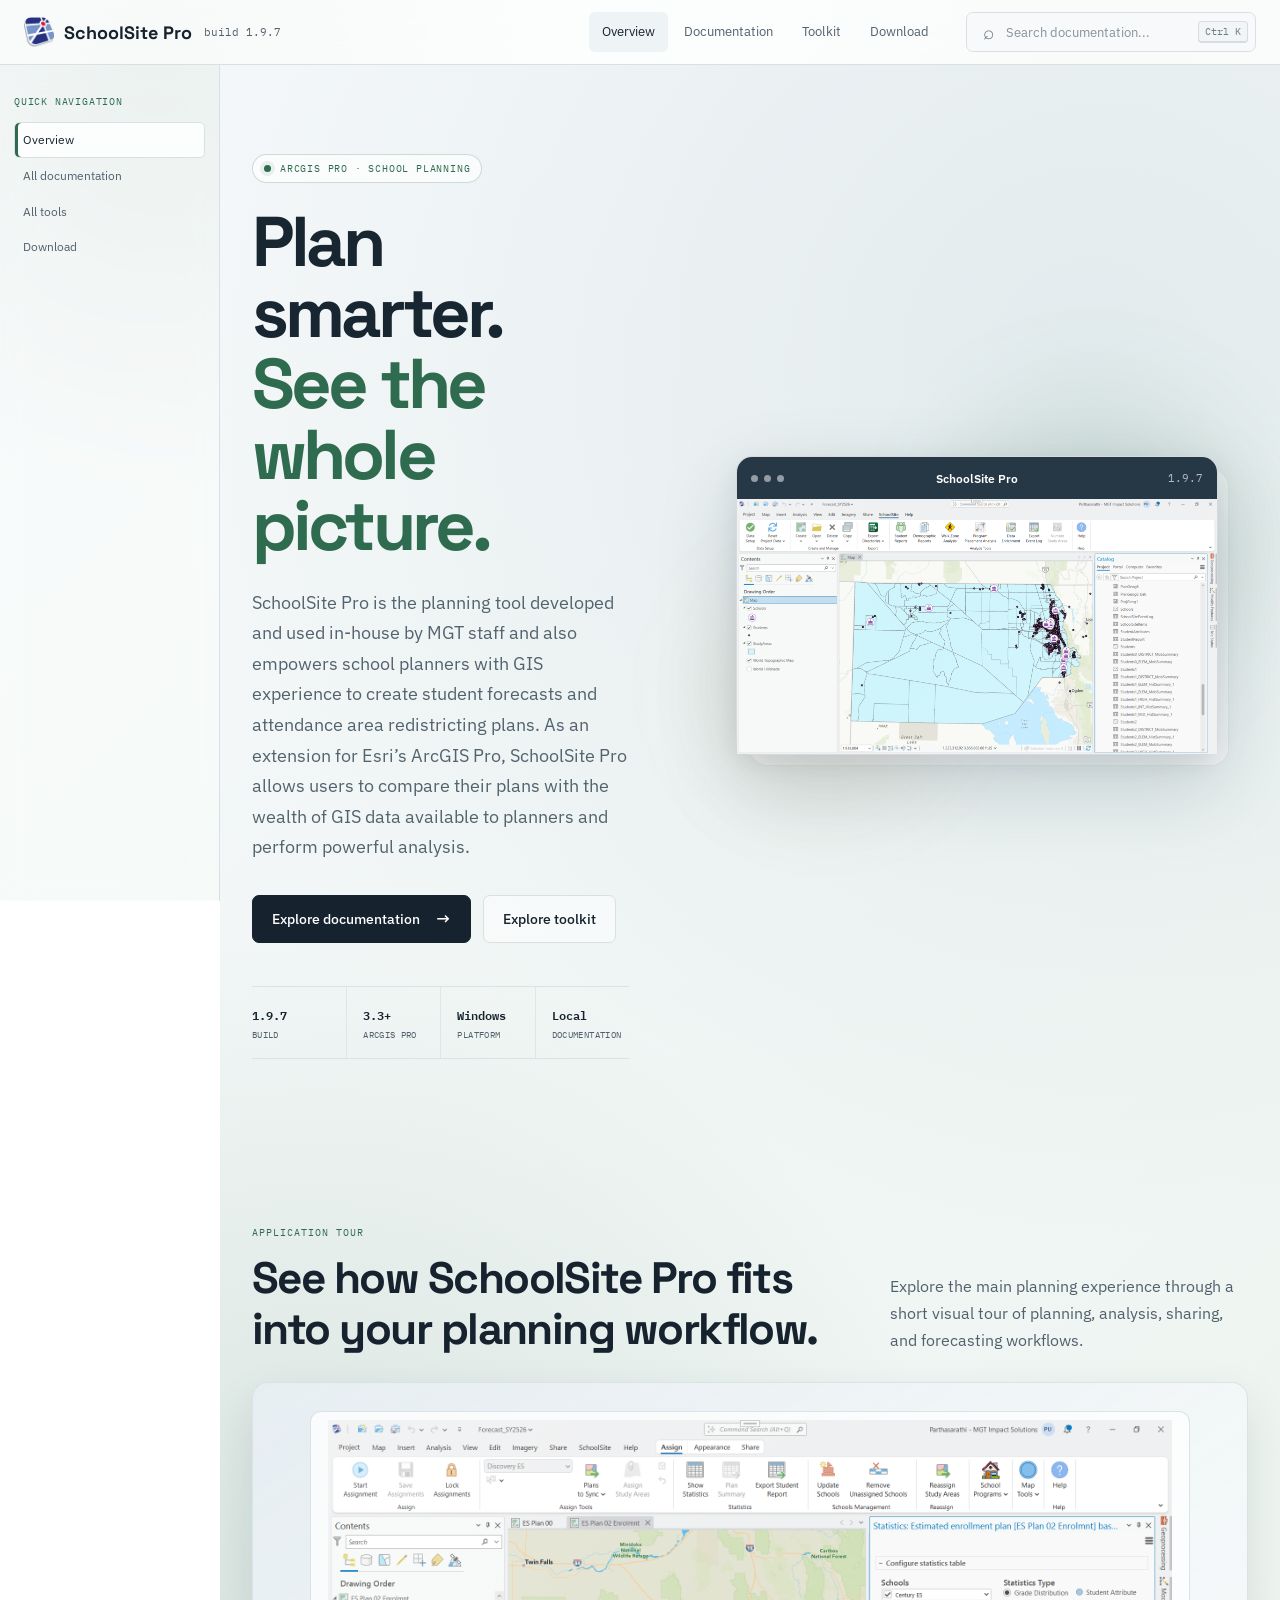
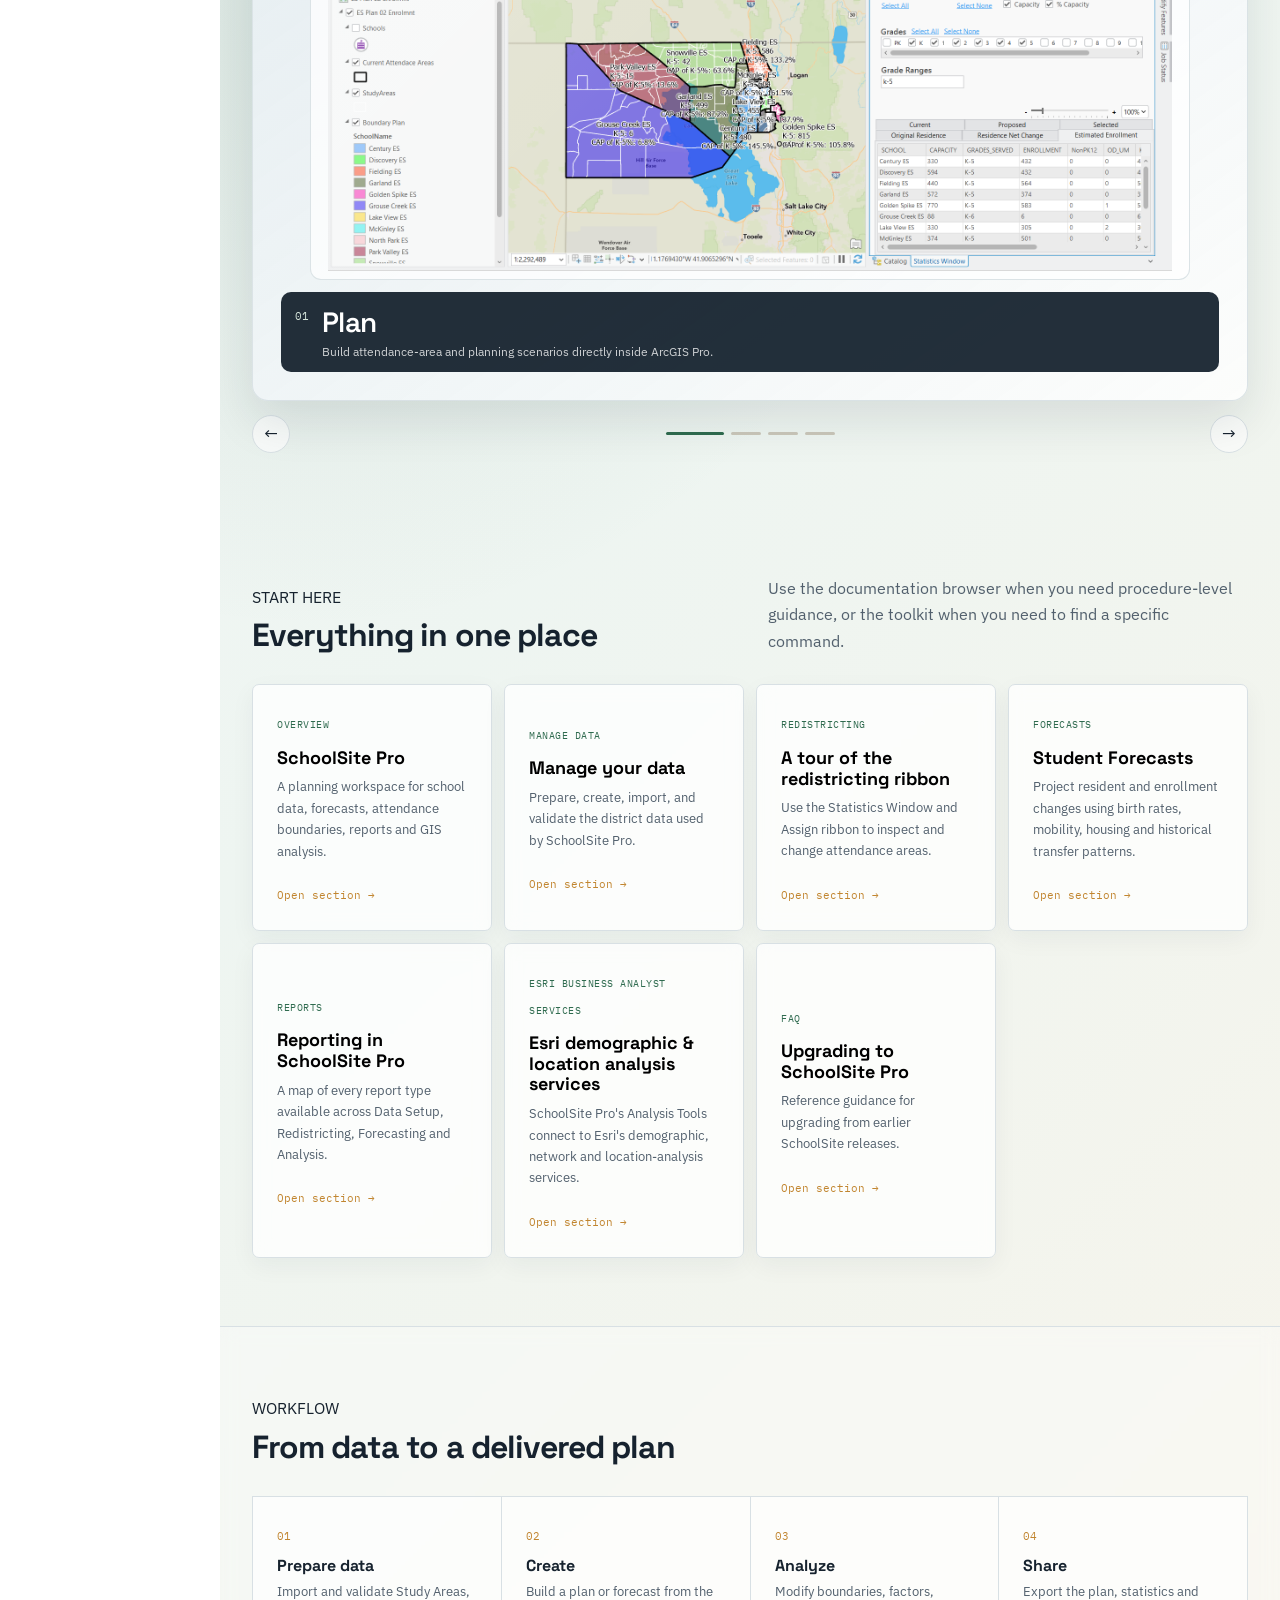
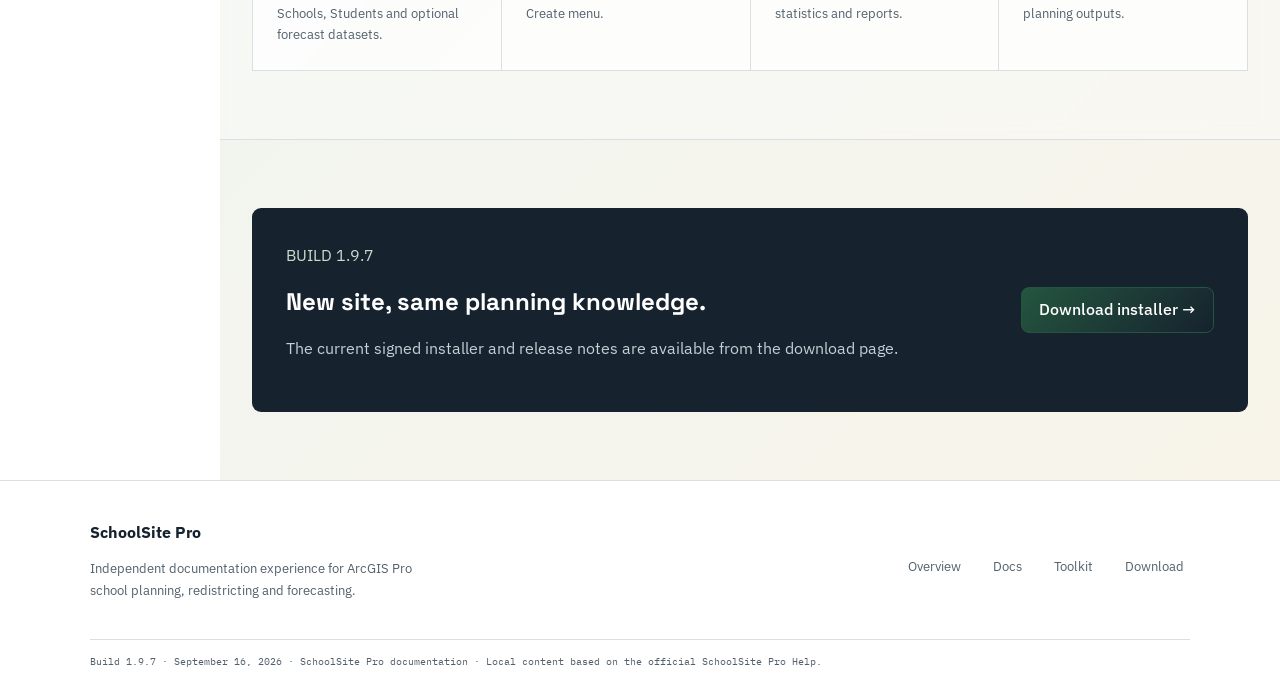
==== commit 5be4df9f: "Modified the image source from online to local path" ====
--- a/index.html
+++ b/index.html
@@ -291,7 +291,7 @@
             <div class="ss-app-preview">
 
               <img
-                src="assets/home.png"
+                src="assets/images/home.png"
                 alt="SchoolSite Pro application preview"
               >
 
@@ -343,7 +343,7 @@
               <div class="ss-tour-image">
 
                 <img
-                 src="assets/enrollment.png"
+                 src="assets/images/enrollment.png"
                   alt="School planning dashboard preview"
                 >
 
@@ -373,7 +373,7 @@
               <div class="ss-tour-image">
 
                 <img
-                  src="assets/forecast_plan.png"
+                  src="assets/images/forecast_plan.png"
                   alt="Planning analysis preview"
                 >
 
@@ -403,7 +403,7 @@
               <div class="ss-tour-image">
 
                 <img
-                  src="assets/exportstats.png"
+                  src="assets/images/exportstats.png"
                   alt="Collaborative planning preview"
                 >
 
@@ -433,7 +433,7 @@
               <div class="ss-tour-image">
 
                 <img
-                  src="assets/forecast.png"
+                  src="assets/images/forecast.png"
                   alt="School planning workflow preview"
                 >
 
@@ -1290,7 +1290,7 @@
                     class="tool-card"
                     onclick="openTool(${index})">
 
-                  <img src="assets/tool-icon.svg" alt="">
+                  <img src="assets/images/tool-icon.svg" alt="">
 
                     <div class="tool-card-content">
 
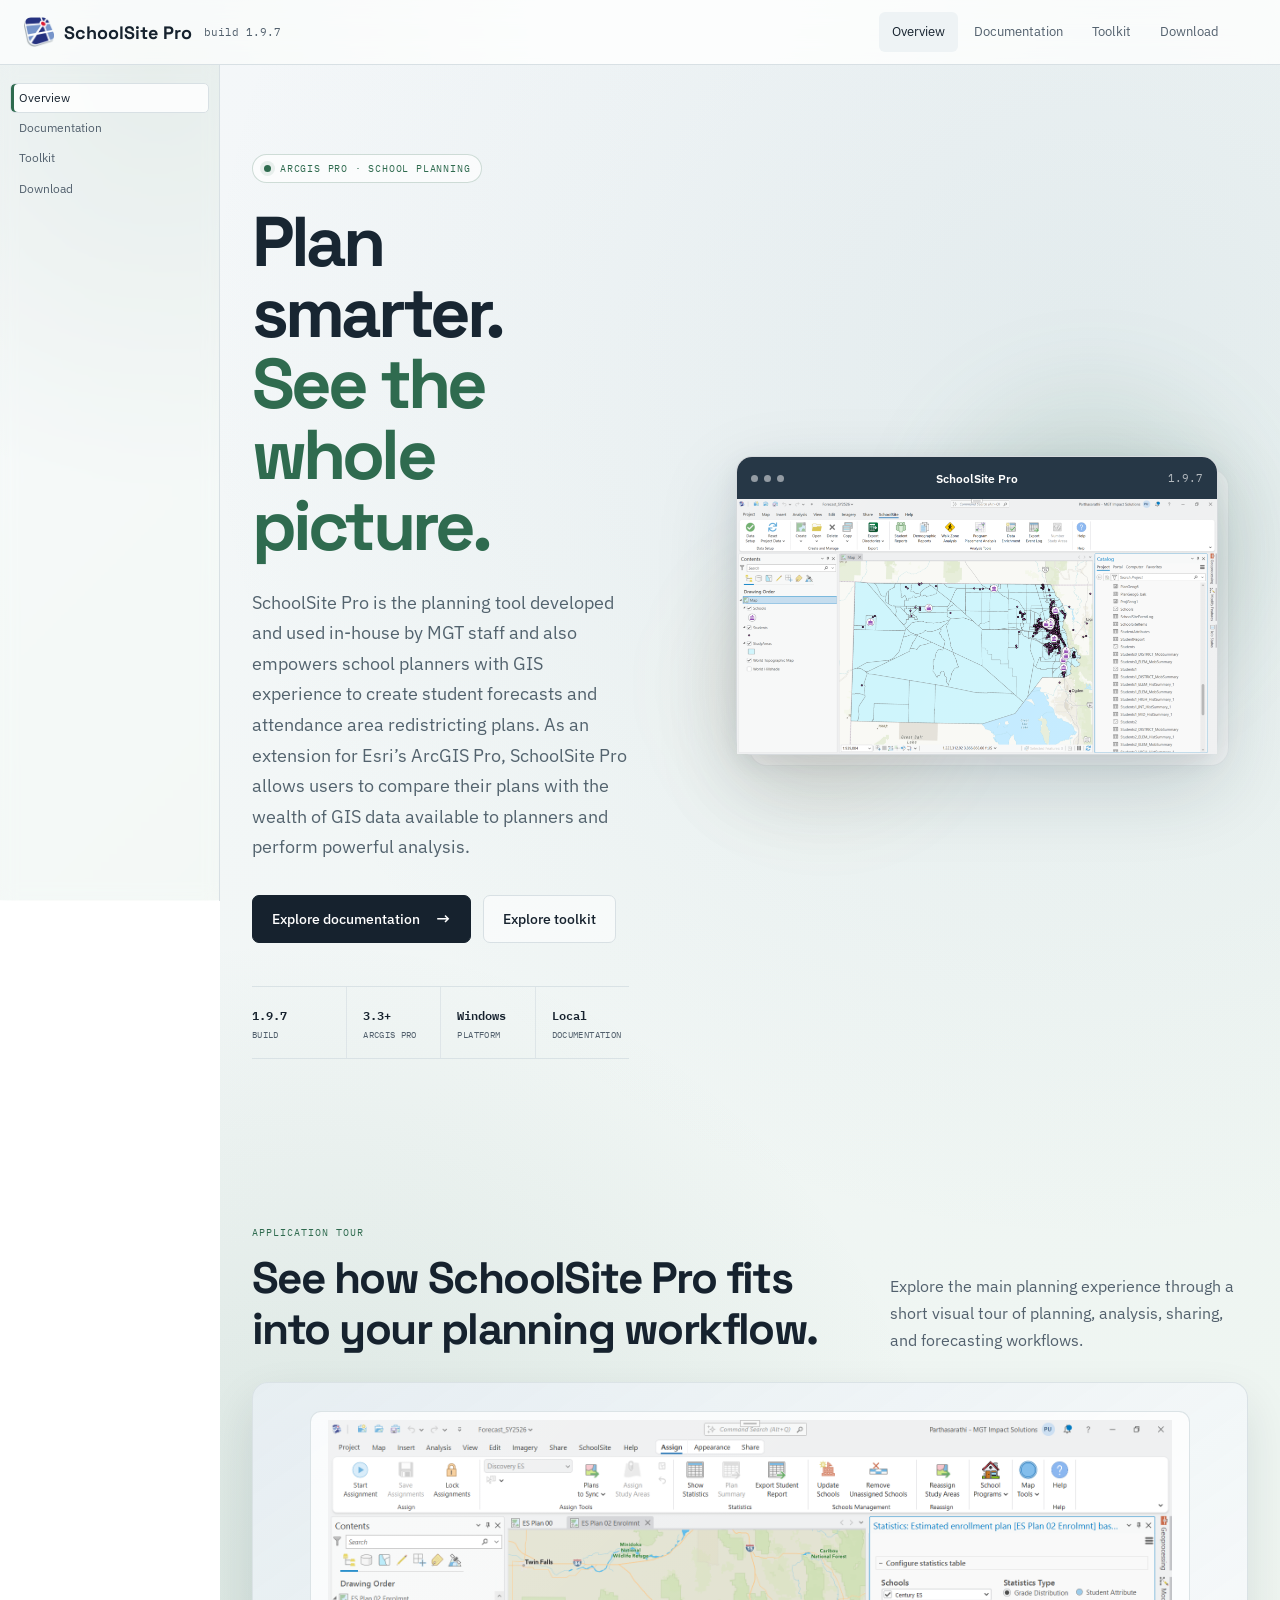
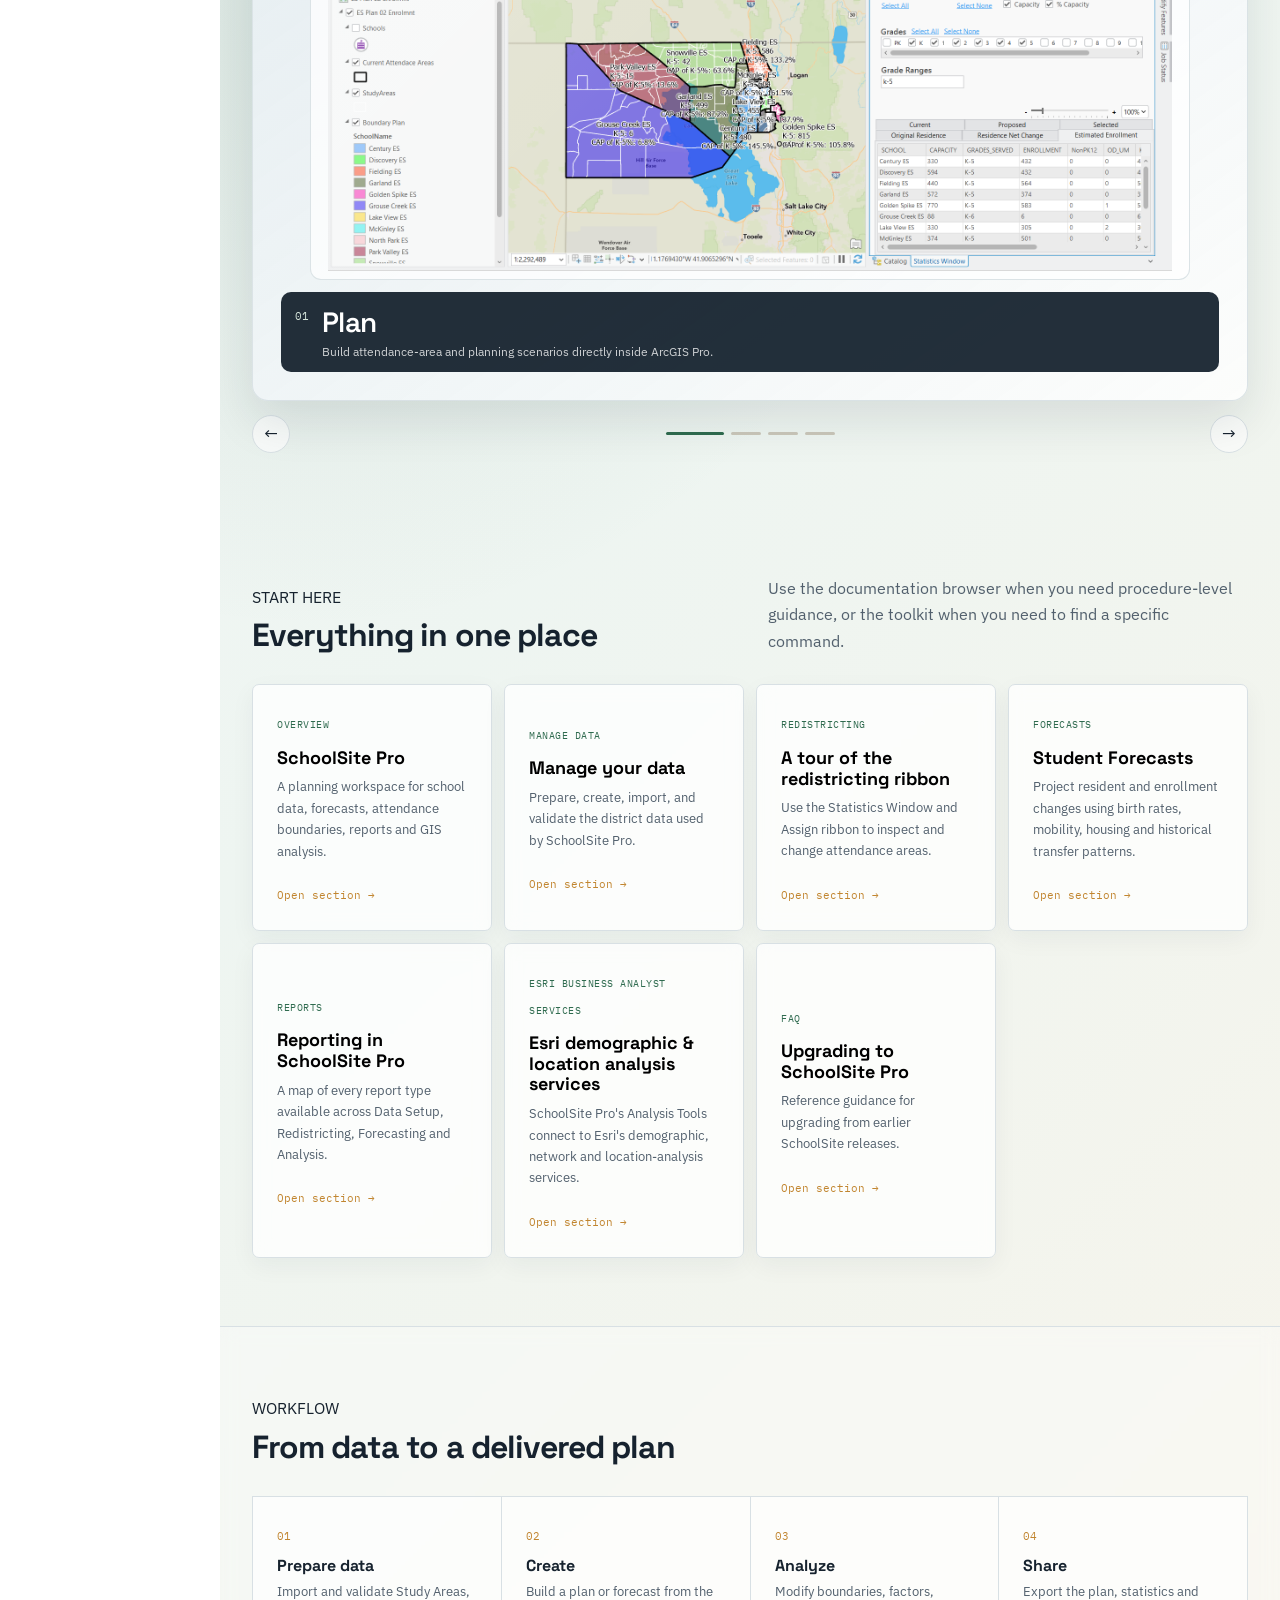
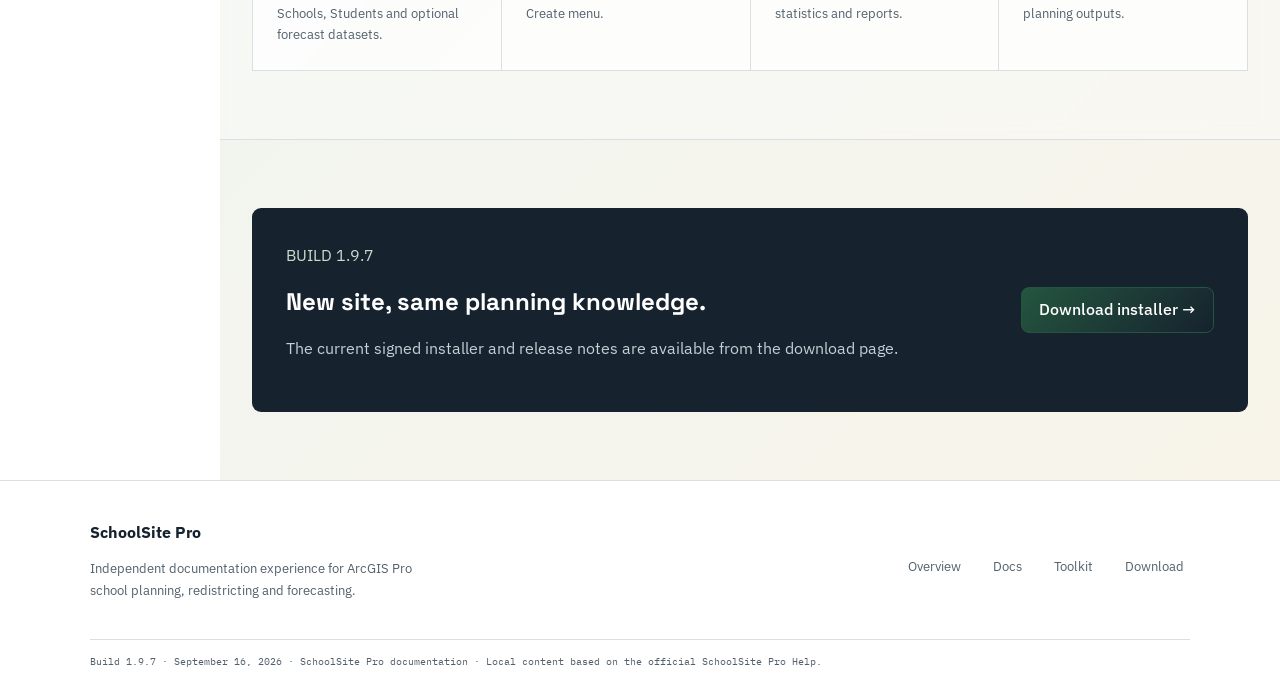
==== commit 2ee6d873: "Update the Tool and docuemnt search bar with expander." ====
--- a/index.html
+++ b/index.html
@@ -19,28 +19,6 @@
     </nav>
    <div class="top-actions">
 
-  <div class="header-search">
-
-    <span class="header-search-icon" aria-hidden="true">⌕</span>
-
-    <input
-      id="headerSearch"
-      type="search"
-      placeholder="Search documentation..."
-      autocomplete="off"
-      oninput="renderHeaderSearch(this.value)"
-      onkeydown="handleHeaderSearchKey(event)"
-    >
-
-    <kbd>Ctrl K</kbd>
-
-    <div
-      id="headerSearchResults"
-      class="header-search-results"
-    ></div>
-
-  </div>
-
   <button
     class="menu-btn"
     onclick="toggleMenu()"
@@ -146,19 +124,61 @@
 function renderSidebar(page,id){
   const s=document.getElementById('sidebar');
   if(page==='docs'||page==='doc'){
-    s.innerHTML='<div class="side-title">Documentation</div>'+sections.map(sec=>{
-      const items=docs.filter(d=>d.section===sec);
-      return `<div class="side-group"><div class="side-section">${sec}</div>${items.map(d=>`<button class="side-link ${d.id===id?'active':''}" onclick="route('doc','${d.id}')">${d.title}</button>`).join('')}</div>`;
+    s.innerHTML=`<div class="side-search">
+      <label class="side-search-label" for="headerSearch">Search documents</label>
+      <div class="side-search-field">
+        <span aria-hidden="true">⌕</span>
+        <input id="headerSearch" type="search" placeholder="Search documents..." autocomplete="off" oninput="searchDocuments(this.value)" onkeydown="handleHeaderSearchKey(event)">
+      </div>
+    </div>` + [...sections].sort((a,b)=>{
+      if (a === 'Start here') return -1;
+      if (b === 'Start here') return 1;
+      if (a === 'FAQ') return 1;
+      if (b === 'FAQ') return -1;
+      return a.localeCompare(b);
+    }).map((sec,index)=>{
+      const items=docs
+        .filter(d=>d.section===sec)
+        .sort((a,b)=>a.title.localeCompare(b.title));
+      const activeInGroup = items.some(d => d.id === id);
+      const openByDefault = !id && index === 0;
+      return `<details class="side-group" ${activeInGroup || openByDefault ? 'open' : ''}>
+        <summary class="side-section">${sec}</summary>
+        <div class="side-links">${items.map(d=>`<button class="side-link ${d.id===id?'active':''}" onclick="route('doc','${d.id}')">${d.title}</button>`).join('')}</div>
+      </details>`;
     }).join('');
+
   } else if(page==='toolkit') {
-    s.innerHTML='<div class="side-title">Toolkit groups</div>'+toolCategories().map(category=>`
-      <button class="side-link ${activeToolCat===category?'active':''}" onclick="selectToolCategory('${escapeHtml(category)}')">${escapeHtml(category)}</button>
-    `).join('')+'<div class="side-note">Choose a group to show only the tools assigned to it.</div>';
+    const categories = toolCategories();
+    s.innerHTML = `<div class="side-search toolkit-side-search">
+      <label class="side-search-label" for="toolSearch">Search tools</label>
+      <div class="side-search-field">
+        <span aria-hidden="true">⌕</span>
+        <input id="toolSearch" type="search" placeholder="Search tools..." autocomplete="off" oninput="activeToolIndex = null; filterTools(this.value)">
+      </div>
+    </div>` + categories.map((category,index) => {
+      const items = (category === 'All'
+        ? tools
+        : tools.filter(tool => toolCategory(tool) === category))
+        .slice()
+        .sort((a,b)=>a.name.localeCompare(b.name));
+      const openByDefault = activeToolCat === category || (!activeToolCat && index === 0);
+      return `<details class="side-group" data-tool-category="${escapeHtml(category)}" ${openByDefault ? 'open' : ''}>
+        <summary class="side-section" onclick='selectToolCategory(${JSON.stringify(category)})'>${escapeHtml(toolGroupLabel(category))}</summary>
+        <div class="side-links">${items.map((tool) => {
+          const toolIndex = tools.indexOf(tool);
+          return `<button class="side-link" onclick="selectTool(${toolIndex})">${escapeHtml(tool.name)}</button>`;
+        }).join('')}</div>
+      </details>`;
+    }).join('');
+    const toolSearch = document.getElementById('toolSearch');
+    if (toolSearch) toolSearch.value = '';
+    filterTools('');
   } else {
-    s.innerHTML=`<div class="side-title">Quick navigation</div>
+    s.innerHTML=`
       <button class="side-link ${page==='home'?'active':''}" onclick="route('home')">Overview</button>
-      <button class="side-link" onclick="route('docs')">All documentation</button>
-      <button class="side-link" onclick="route('toolkit')">All tools</button>
+      <button class="side-link" onclick="route('docs')">Documentation</button>
+      <button class="side-link" onclick="route('toolkit')">Toolkit</button>
       <button class="side-link" onclick="route('download')">Download</button>`;
   }
 }
@@ -878,7 +898,6 @@
  document.getElementById('appMain').innerHTML=`
  <section class="page-head"><span class="eyebrow">DOCUMENTATION</span><h1>SchoolSite Pro documentation</h1><p>Search across the complete local guide. Select an article to open it without leaving this site.</p></section>
  <section class="section docs-layout"><div class="docs-main">
- <div class="local-search"><span>⌕</span><input id="docSearch" placeholder="Search articles…" oninput="filterDocs(this.value)"></div>
  <div id="docList" class="doc-list"></div></div></section>`;
  filterDocs('');
 }
@@ -1079,8 +1098,34 @@
 }
 
 function filterDocs(q){
- const list=docs.filter(d=>(d.title+' '+d.summary+' '+d.section+' '+(Array.isArray(d.body) ? d.body.map(x=>articleContentText(x[1])).join(' ') : '')).toLowerCase().includes(q.toLowerCase()));
- document.getElementById('docList').innerHTML=list.map(d=>`<button class="doc-row" onclick="route('doc','${d.id}')"><div><span class="doc-section">${d.section}</span><h3>${d.title}</h3><p>${d.summary}</p></div><span>→</span></button>`).join('') || '<div class="empty">No documentation matched your search.</div>';
+ const query = q.trim().toLowerCase();
+ const list = docs.map(d => {
+   const title = d.title.toLowerCase();
+   const section = d.section.toLowerCase();
+   const summary = d.summary.toLowerCase();
+   const body = Array.isArray(d.body) ? d.body.map(x=>articleContentText(x[1])).join(' ').toLowerCase() : '';
+   const text = `${title} ${summary} ${section} ${body}`;
+   let score = -1;
+   if (!query) score = 0;
+   else if (title === query) score = 0;
+   else if (title.startsWith(query)) score = 1;
+   else if (section.startsWith(query)) score = 2;
+   else if (title.includes(query)) score = 3;
+   else if (summary.includes(query)) score = 4;
+   else if (text.includes(query)) score = 5;
+   return { doc: d, score };
+ }).filter(item => item.score >= 0).sort((a,b) => a.score - b.score).map(item => item.doc);
+ const resultNote = query ? `<div class="doc-results-note">${list.length} suggestion${list.length === 1 ? '' : 's'} for <strong>${escapeHtml(q.trim())}</strong></div>` : '';
+ document.getElementById('docList').innerHTML = resultNote + (list.map(d=>`<button class="doc-row" onclick="route('doc','${d.id}')"><div><span class="doc-section">${d.section}</span><h3>${d.title}</h3><p>${d.summary}</p></div><span>→</span></button>`).join('') || '<div class="empty">No documentation matched your search.</div>');
+}
+
+function searchDocuments(q) {
+ if (!document.getElementById('docList')) {
+   renderDocs();
+ }
+ const input = document.getElementById('headerSearch');
+ if (input) input.value = q;
+ filterDocs(q);
 }
 function renderDoc(id){
  const d=docs.find(x=>x.id===id)||docs[0]; currentDoc=d;
@@ -1120,6 +1165,7 @@
 /* Toolkit browsing and category filtering. */
 
 let activeToolCat = "All";
+let activeToolIndex = null;
 
 function toolCategories() {
   return [
@@ -1131,9 +1177,15 @@
   ];
 }
 
+function toolGroupLabel(category) {
+  if (category === 'All') return `All tools (${tools.length})`;
+  const count = tools.filter(tool => toolCategory(tool) === category).length;
+  return `${category} (${count})`;
+}
 
 function renderToolkit() {
   activeToolCat = "All";
+  activeToolIndex = null;
 
     document.getElementById("appMain").innerHTML = `
         <section class="page-head">
@@ -1149,18 +1201,6 @@
 
         <section class="section">
 
-            <div class="local-search">
-                <span>⌕</span>
-
-                <input
-                    id="toolSearch"
-                    type="search"
-                    placeholder="Search tools…"
-                    autocomplete="off"
-                    oninput="filterTools(this.value)"
-                >
-            </div>
-
             <div class="tool-layout">
                 <div class="tool-results">
 
@@ -1193,9 +1233,8 @@
 
     activeToolCat = toolCategories().includes(category)
       ? category
-      : "All";
-
-    renderSidebar('toolkit');
+      : null;
+    activeToolIndex = null;
 
     const searchInput =
         document.getElementById("toolSearch");
@@ -1207,6 +1246,18 @@
     );
 }
 
+function selectTool(index) {
+  const tool = tools[index];
+  if (!tool) return;
+
+  activeToolCat = toolCategory(tool);
+  activeToolIndex = index;
+
+  const searchInput = document.getElementById("toolSearch");
+  if (searchInput) searchInput.value = "";
+  filterTools("");
+}
+
 
 /* ---------------------------------------------------------
    GET TOOL CATEGORY
@@ -1241,10 +1292,14 @@
             toolCategory(tool);
 
         const categoryMatch =
-            activeToolCat === "All" ||
-            category === activeToolCat;
-
-        if (!categoryMatch) return false;
+          activeToolCat === "All" ||
+          category === activeToolCat;
+
+        const toolMatch =
+          activeToolIndex === null ||
+          tools.indexOf(tool) === activeToolIndex;
+
+        if (!categoryMatch || !toolMatch) return false;
 
         if (!search) return true;
 
@@ -1260,8 +1315,28 @@
         return text.includes(search);
     });
 
+    if (search) {
+      filtered.sort((a, b) => {
+        const score = tool => {
+          const name = tool.name.toLowerCase();
+          const category = toolCategory(tool).toLowerCase();
+          if (name === search) return 0;
+          if (name.startsWith(search)) return 1;
+          if (category.startsWith(search)) return 2;
+          return 3;
+        };
+        return score(a) - score(b);
+      });
+    }
+
+    const scopeLabel = activeToolIndex !== null
+      ? tools[activeToolIndex].name
+      : search ? `matches for "${search}"` : activeToolCat === "All" ? "all tools" : activeToolCat;
+
+    const toolLabel = filtered.length === 1 ? "tool" : "tools";
+
     count.textContent =
-        `${filtered.length} tools`;
+      `${filtered.length} ${toolLabel} · ${scopeLabel}`;
 
     if (!filtered.length) {
 
--- a/css/styles.css
+++ b/css/styles.css
@@ -446,35 +446,133 @@
 
     overflow-y: auto;
 
-    padding: 30px 14px 40px;
+    padding: 18px 10px 24px;
 
     border-right: 1px solid var(--line);
 
-    background: rgba(255, 255, 255, .42);
-    backdrop-filter: blur(14px);
-}
-
-.side-title {
-    margin-bottom: 14px;
-
+    background: rgba(255, 255, 255, .26);
+    backdrop-filter: blur(8px);
+}
+
+.side-search {
+    position: relative;
+    margin: 0 0 14px;
+}
+
+.side-search-label {
+    display: block;
+    margin: 0 4px 6px;
     color: var(--green);
-
     font: 10px var(--mono);
     letter-spacing: .08em;
     text-transform: uppercase;
 }
 
+.side-search-field {
+    position: relative;
+    display: flex;
+    align-items: center;
+    gap: 6px;
+    min-height: 34px;
+    padding: 0 8px;
+    border: 1px solid var(--line);
+    border-radius: 6px;
+    background: rgba(255, 255, 255, .62);
+    transition: border-color .18s ease, box-shadow .18s ease, background .18s ease;
+}
+
+.side-search-field:focus-within {
+    border-color: #71907F;
+    background: #FFFFFF;
+    box-shadow: 0 0 0 3px rgba(47, 107, 79, .08);
+}
+
+.side-search-field > span {
+    color: var(--soft);
+    font-size: 15px;
+    line-height: 1;
+}
+
+.side-search-field input {
+    width: 100%;
+    min-width: 0;
+    padding: 7px 0;
+    border: 0;
+    outline: 0;
+    background: transparent;
+    color: var(--ink);
+    font-size: 12px;
+}
+
+.side-search-field input::placeholder {
+    color: #87939B;
+}
+
+.side-search-results {
+    width: 100%;
+    max-height: 320px;
+}
+
+.toolkit-side-search {
+    margin-top: 16px;
+}
+
+.side-title {
+    margin-bottom: 12px;
+
+    color: var(--green);
+
+    font: 10px var(--mono);
+    letter-spacing: .08em;
+    text-transform: uppercase;
+}
+
 .side-group {
-    margin-bottom: 22px;
+    margin-bottom: 8px;
+    border: 1px solid rgba(13, 30, 38, 0.08);
+    border-radius: 7px;
+    padding: 6px 6px 4px;
+    background: rgba(255,255,255,.22);
 }
 
 .side-section {
-    margin-bottom: 6px;
+    margin: 0;
+    padding: 5px 6px 6px;
 
     color: var(--ink);
 
-    font-size: 11px;
-    font-weight: 600;
+    font-size: 10.5px;
+    font-weight: 700;
+    letter-spacing: .06em;
+    text-transform: uppercase;
+    list-style: none;
+    cursor: pointer;
+    display: flex;
+    align-items: center;
+    justify-content: space-between;
+    gap: 6px;
+}
+
+.side-section::-webkit-details-marker {
+    display: none;
+}
+
+.side-section::after {
+    content: '▾';
+    color: var(--soft);
+    font-size: 9px;
+    line-height: 1;
+    transition: transform .18s ease;
+}
+
+.side-group:not([open]) > .side-section::after {
+    content: '▸';
+}
+
+.side-links {
+    display: grid;
+    gap: 2px;
+    margin-top: 2px;
 }
 
 .side-link {
@@ -483,7 +581,7 @@
     border: 1px solid transparent;
     border-radius: 5px;
 
-    padding: 7px 8px;
+    padding: 6px 8px;
 
     background: transparent;
 
@@ -491,6 +589,7 @@
 
     text-align: left;
     font-size: 12px;
+    line-height: 1.35;
 
     transition:
         background .16s ease,
@@ -1641,6 +1740,19 @@
     box-shadow: var(--shadow-soft);
 }
 
+.doc-results-note {
+    padding: 13px 22px;
+    border-bottom: 1px solid var(--line);
+    background: #F4F7F8;
+    color: var(--soft);
+    font: 11px var(--mono);
+}
+
+.doc-results-note strong {
+    color: var(--ink);
+    font-weight: 600;
+}
+
 .doc-row {
     width: 100%;
 
@@ -1946,6 +2058,10 @@
     overflow: visible;
 }
 
+.tool-results {
+    width: 100%;
+}
+
 .tool-card {
     display: grid;
 
@@ -1964,6 +2080,7 @@
     backdrop-filter: blur(8px);
 
     text-align: left;
+    overflow: hidden;
     transition: border-color .18s ease, box-shadow .18s ease, transform .18s ease;
 }
 
@@ -1990,12 +2107,14 @@
 .tool-card h3 {
     margin: 5px 0;
 
+    overflow-wrap: anywhere;
     font-size: 15px;
 }
 
 .tool-card p {
     margin: 0;
 
+    overflow-wrap: anywhere;
     color: var(--soft);
 
     font-size: 12px;
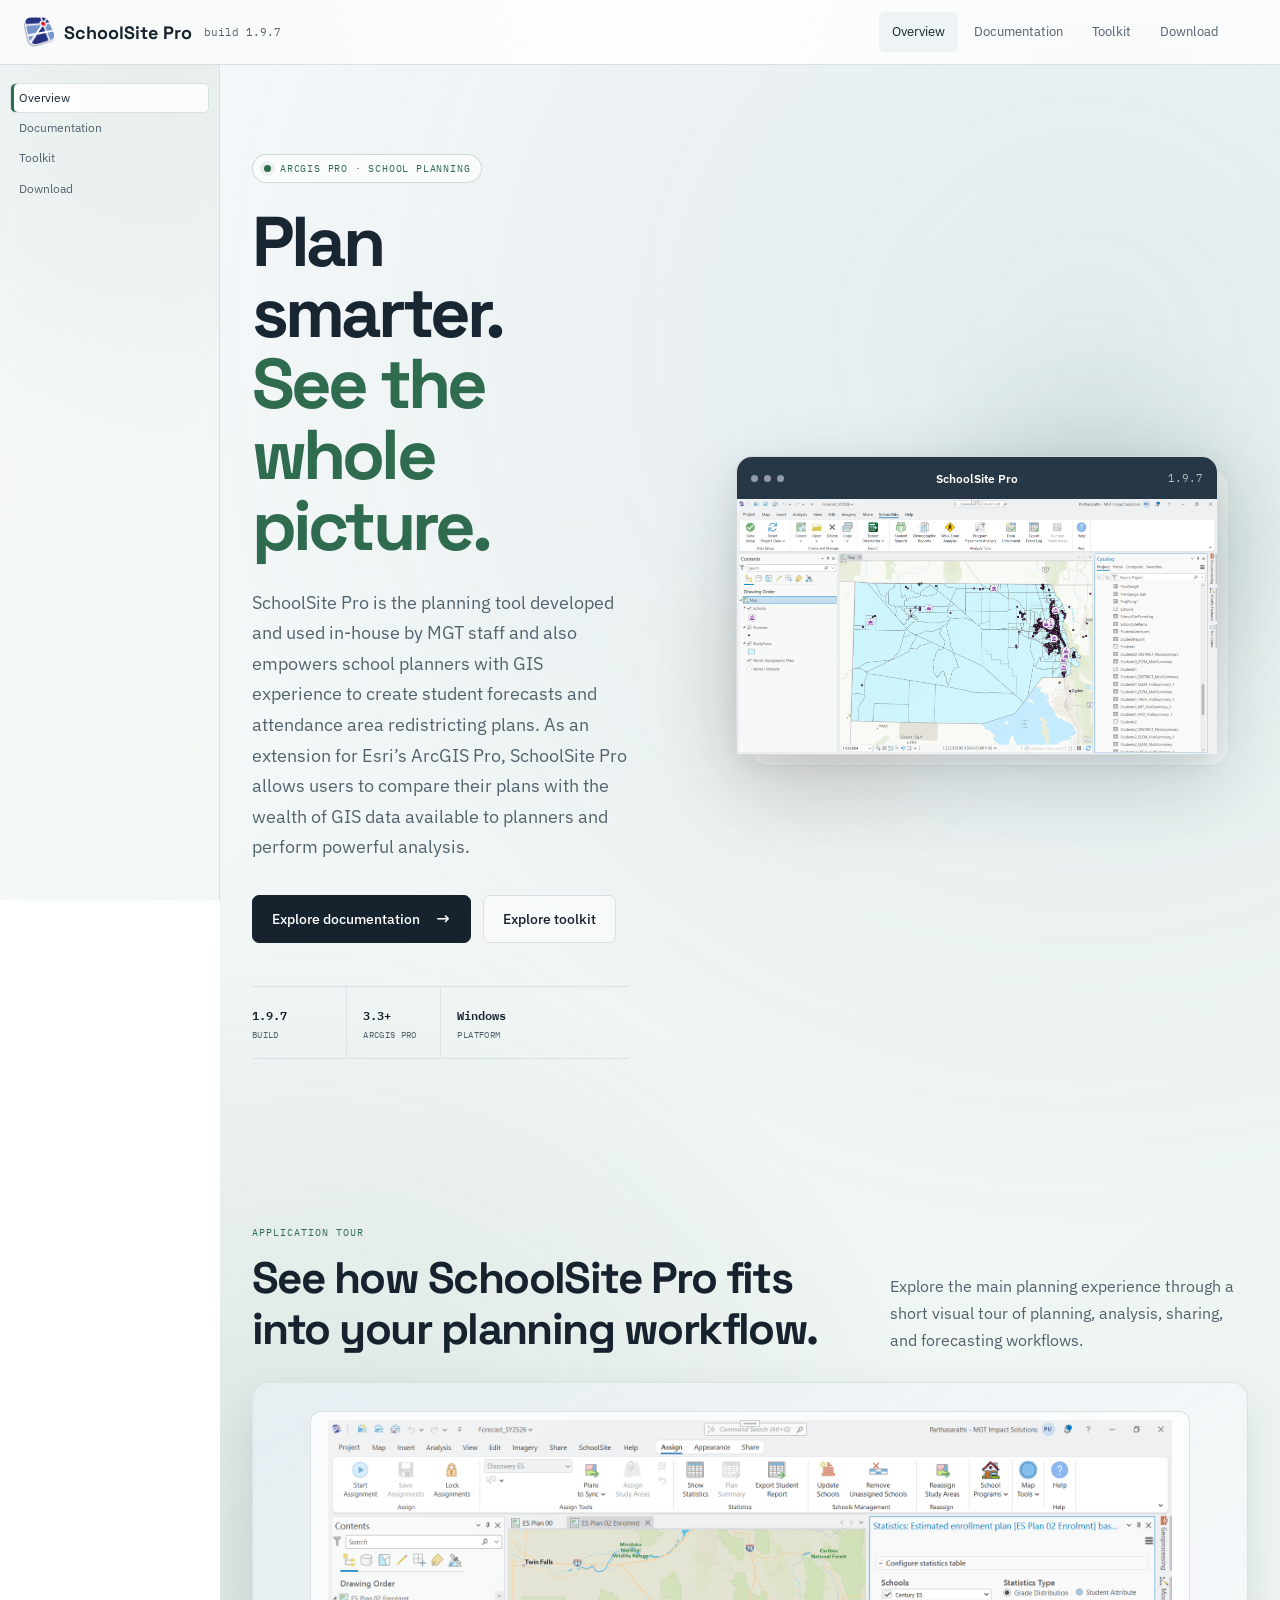
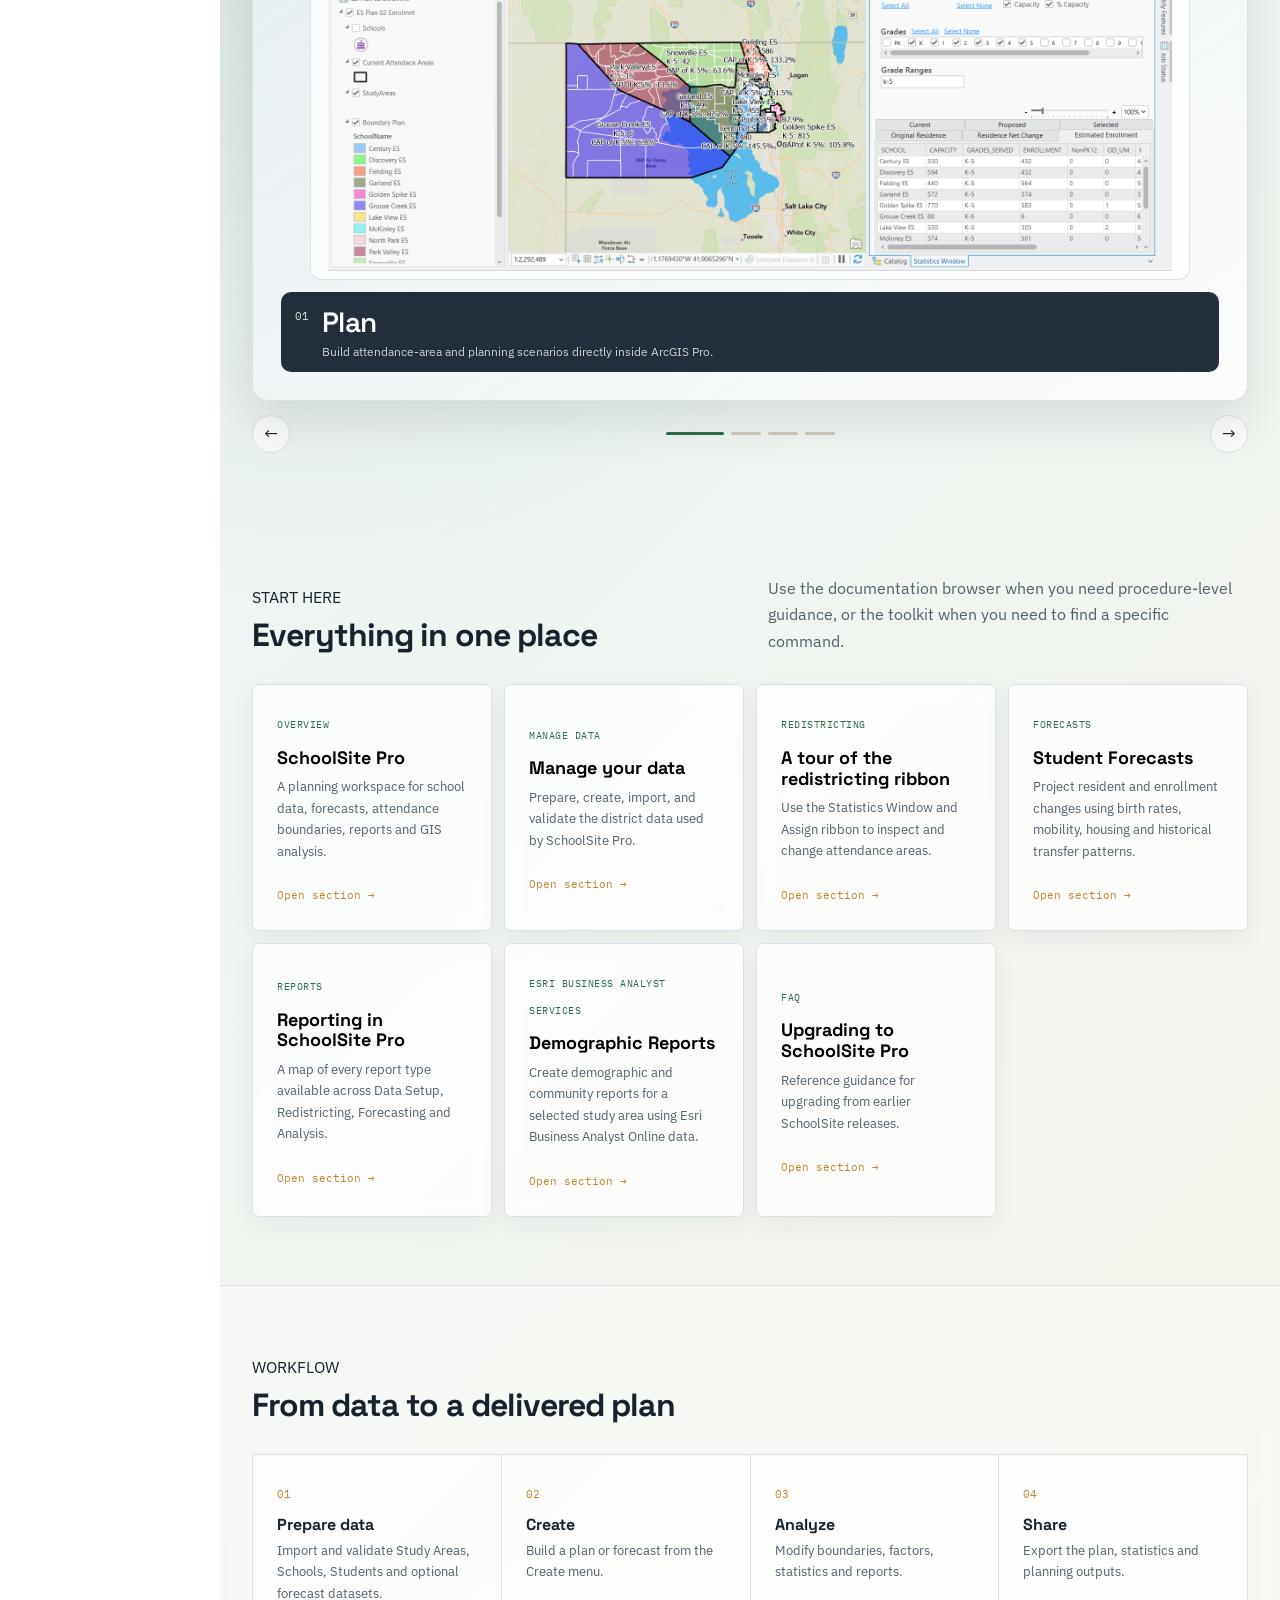
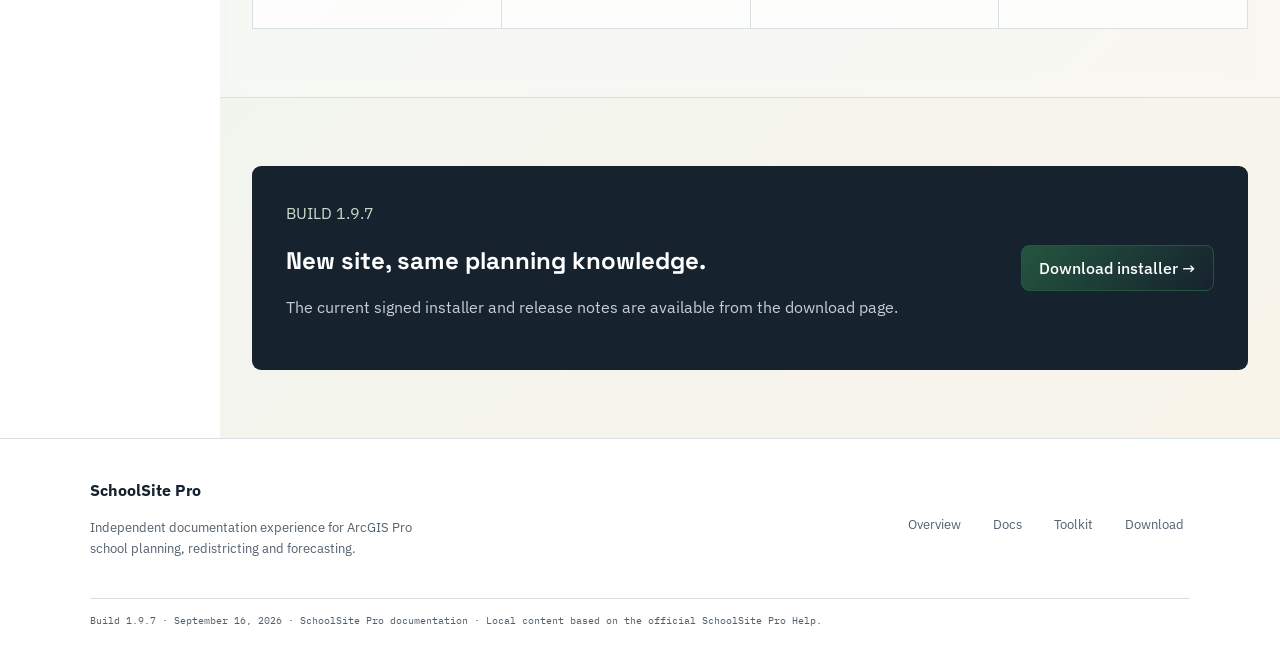
==== commit 778bf076: "Esri APIs content updated and report creation workflow updated." ====
--- a/index.html
+++ b/index.html
@@ -269,11 +269,6 @@
               <span>Platform</span>
             </div>
 
-            <div>
-              <strong>Local</strong>
-              <span>Documentation</span>
-            </div>
-
           </div>
 
         </div>
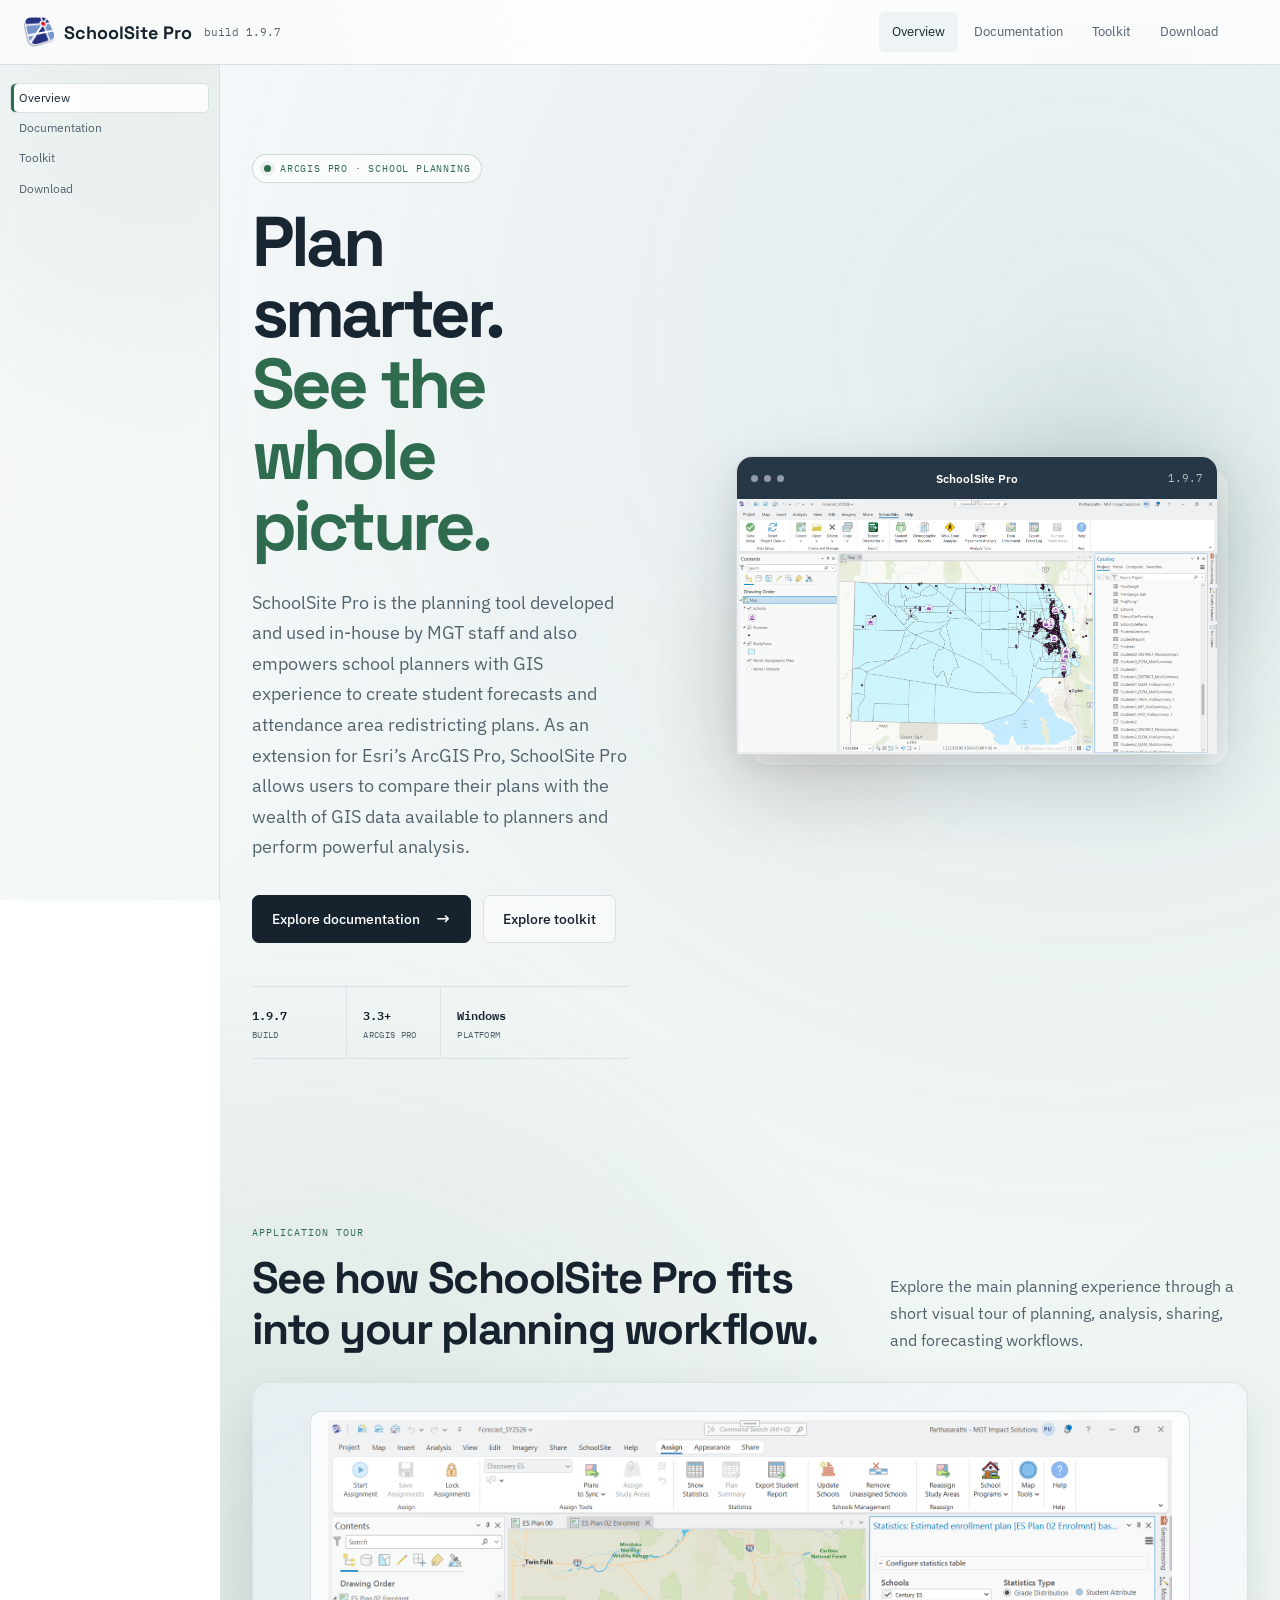
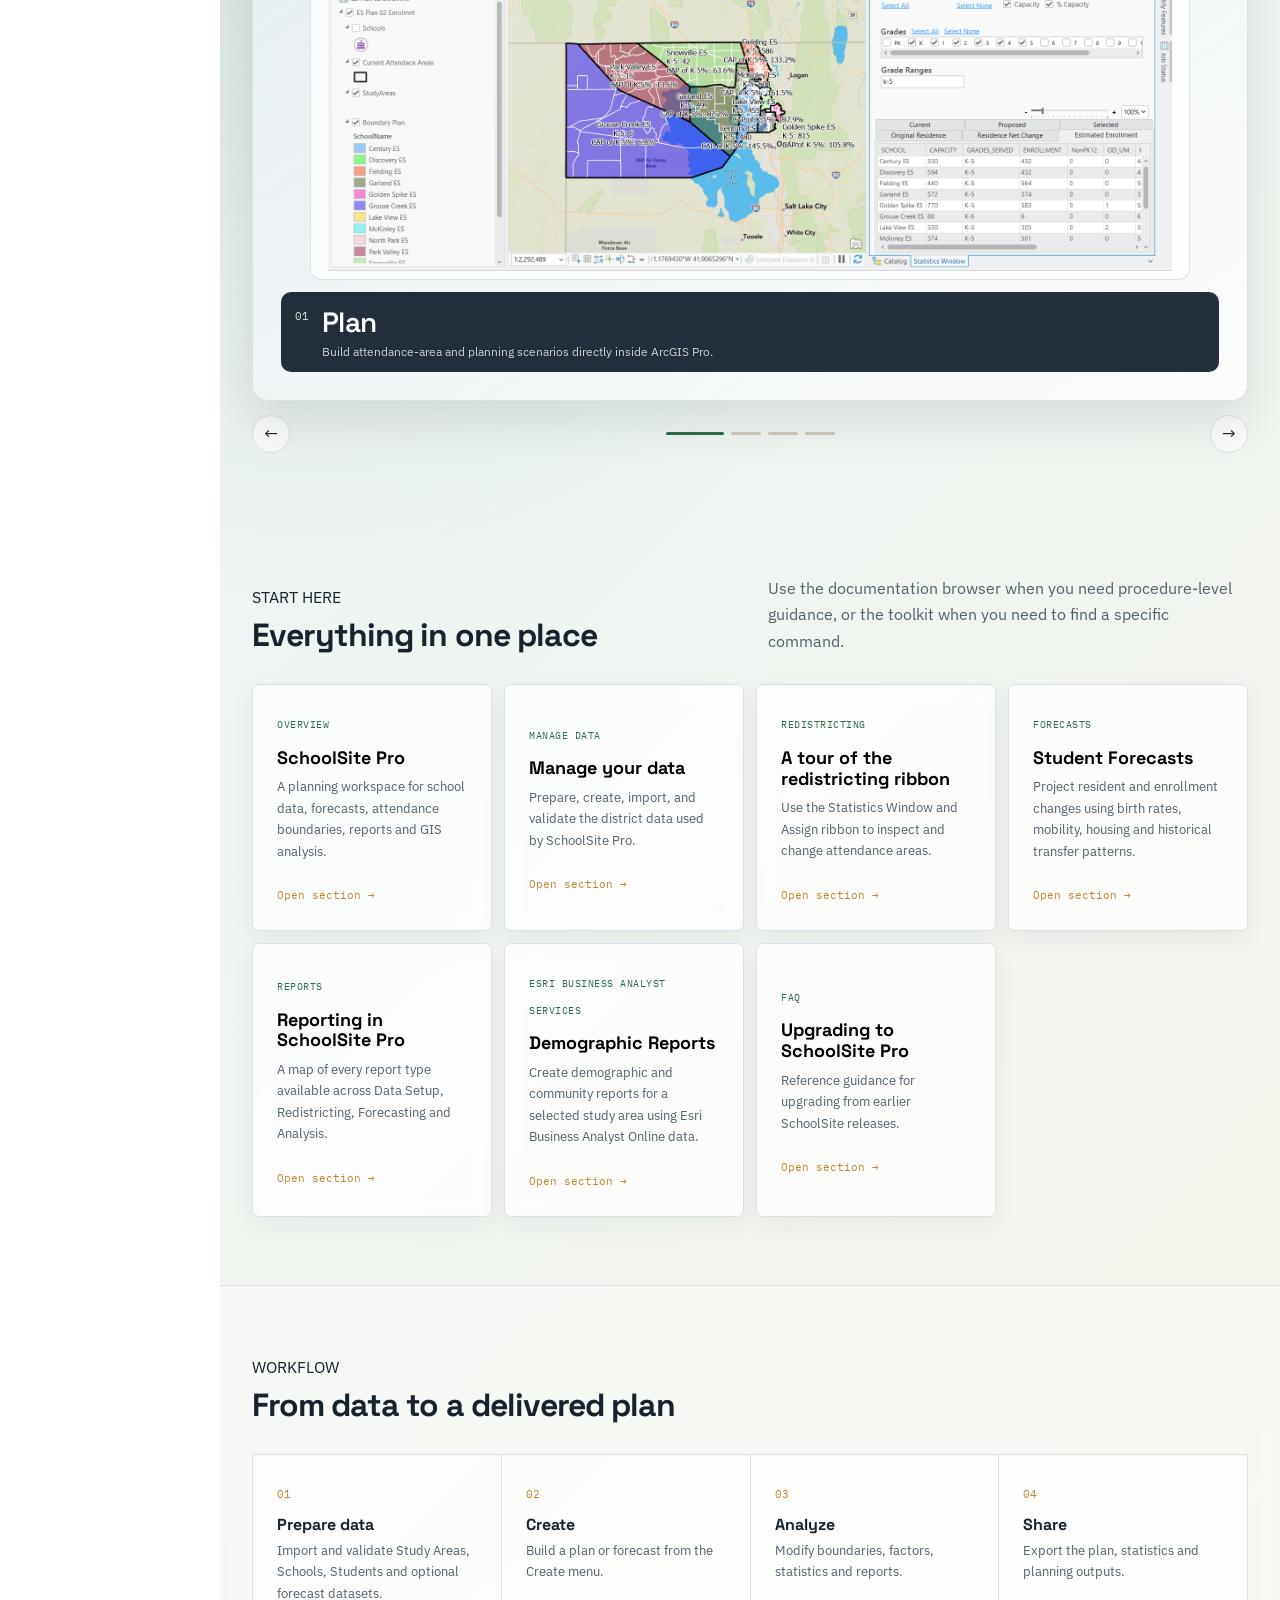
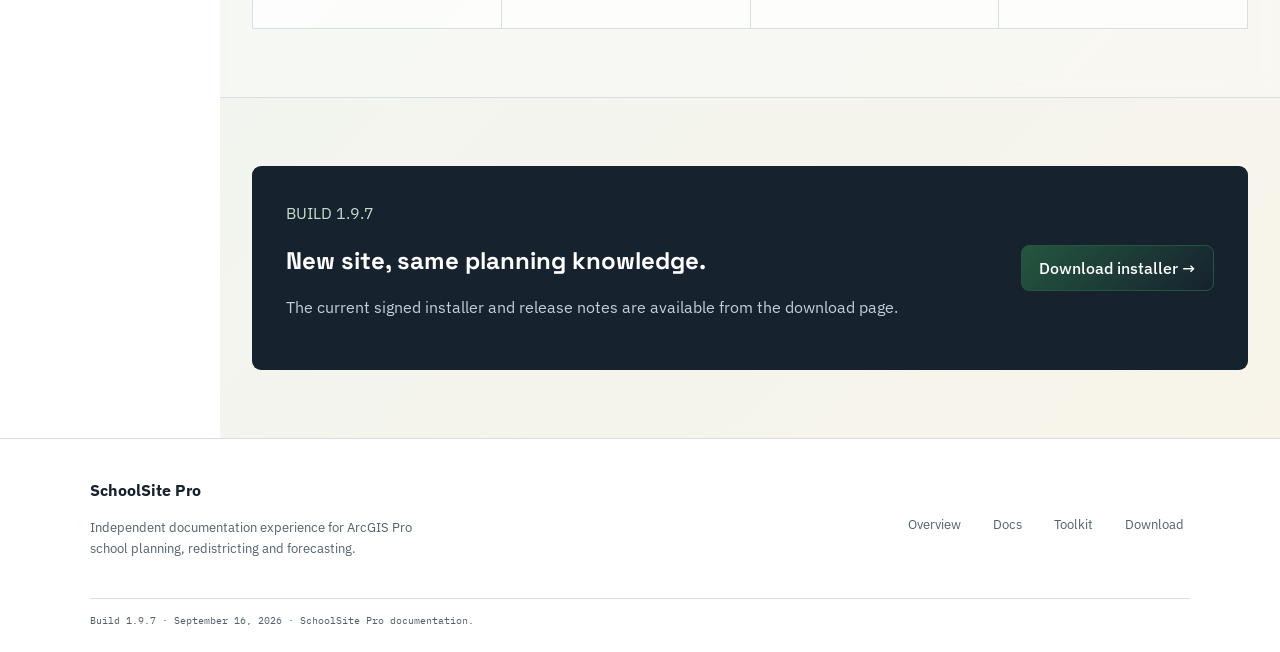
==== commit 324a4d3e: "Project structure updated with each page css,html.." ====
--- a/index.html
+++ b/index.html
@@ -4,18 +4,23 @@
 <meta charset="utf-8">
 <meta name="viewport" content="width=device-width,initial-scale=1">
 <title>SchoolSite Pro — Planning Documentation</title>
+<meta name="description" content="SchoolSite Pro documentation for ArcGIS Pro school planning, redistricting, forecasting, reports, and data preparation.">
 <link rel="icon" href="assets/favicon.ico">
 <link rel="stylesheet" href="css/styles.css">
+<link rel="stylesheet" href="css/overview.css">
+<link rel="stylesheet" href="css/docs.css">
+<link rel="stylesheet" href="css/toolkit.css">
+<link rel="stylesheet" href="css/download.css">
 </head>
 <body>
 <header class="topbar">
   <div class="topbar-inner">
     <button class="brand" onclick="route('home')"><img src="assets/favicon.ico" alt=""><span>SchoolSite Pro</span><small>build <span data-app-build></span></small></button>
     <nav id="desktopNav">
-      <button data-route="home" onclick="route('home')">Overview</button>
-      <button data-route="docs" onclick="route('docs')">Documentation</button>
-      <button data-route="toolkit" onclick="route('toolkit')">Toolkit</button>
-      <button data-route="download" onclick="route('download')">Download</button>
+      <a data-route="home" href="overview.html" onclick="routeFromLink(event, 'home')">Overview</a>
+      <a data-route="docs" href="docs.html" onclick="routeFromLink(event, 'docs')">Documentation</a>
+      <a data-route="toolkit" href="toolkit.html" onclick="routeFromLink(event, 'toolkit')">Toolkit</a>
+      <a data-route="download" href="download.html" onclick="routeFromLink(event, 'download')">Download</a>
     </nav>
    <div class="top-actions">
 
@@ -30,10 +35,10 @@
 </div>
   </div>
   <div id="mobileNav" class="mobile-nav">
-    <button onclick="route('home');toggleMenu()">Overview</button>
-    <button onclick="route('docs');toggleMenu()">Documentation</button>
-    <button onclick="route('toolkit');toggleMenu()">Toolkit</button>
-    <button onclick="route('download');toggleMenu()">Download</button>
+    <a href="overview.html" onclick="routeFromLink(event, 'home');toggleMenu()">Overview</a>
+    <a href="docs.html" onclick="routeFromLink(event, 'docs');toggleMenu()">Documentation</a>
+    <a href="toolkit.html" onclick="routeFromLink(event, 'toolkit');toggleMenu()">Toolkit</a>
+    <a href="download.html" onclick="routeFromLink(event, 'download');toggleMenu()">Download</a>
   </div>
 </header>
 
@@ -47,7 +52,7 @@
     <div><strong>SchoolSite Pro</strong><p>Independent documentation experience for ArcGIS Pro school planning, redistricting and forecasting.</p></div>
     <div class="footer-links"><button onclick="route('home')">Overview</button><button onclick="route('docs')">Docs</button><button onclick="route('toolkit')">Toolkit</button><button onclick="route('download')">Download</button></div>
   </div>
-  <div class="footer-bottom">Build <span data-app-build></span> · <span data-app-release-date></span> · SchoolSite Pro documentation · Local content based on the official SchoolSite Pro Help.</div>
+  <div class="footer-bottom">Build <span data-app-build></span> · <span data-app-release-date></span> · SchoolSite Pro documentation.</div>
 </footer>
 
 <div id="searchOverlay" class="overlay" onclick="if(event.target===this)closeSearch()">
@@ -88,9 +93,8 @@
 const docs = window.SCHOOL_SITE_DOCS;
 const tools = window.SCHOOL_SITE_TOOLS;
 const sections = [...new Set(docs.map(x=>x.section))];
-let currentDoc = null;
-
-// Apply release metadata to both the static shell and route-generated markup.
+
+// Keep the release version and date synchronized everywhere they appear.
 function syncReleaseLabels() {
   document.querySelectorAll('[data-app-build]').forEach(element => {
     element.textContent = RELEASE.version;
@@ -103,15 +107,26 @@
 
 syncReleaseLabels();
 
+// Change the hash route, then render the requested application view.
 function route(name, id){
   if(name==='doc' && id){ location.hash='doc/'+id; }
   else location.hash=name;
   renderRoute();
 }
+
+// Keep top-level links usable as normal links outside the application shell.
+function routeFromLink(event, name) {
+  if (location.pathname.endsWith('/index.html') || location.pathname === '/') {
+    event.preventDefault();
+    route(name);
+  }
+}
+
+// Read the hash and choose the correct page renderer.
 function renderRoute(){
   const parts=location.hash.replace(/^#/,'').split('/');
   const page=parts[0]||'home', id=parts[1];
-  document.querySelectorAll('#desktopNav button').forEach(b=>b.classList.toggle('active',b.dataset.route===page || (page==='doc'&&b.dataset.route==='docs')));
+  document.querySelectorAll('#desktopNav [data-route]').forEach(b=>b.classList.toggle('active',b.dataset.route===page || (page==='doc'&&b.dataset.route==='docs')));
   if(page==='doc' && id) renderDoc(id);
   else if(page==='docs') renderDocs();
   else if(page==='toolkit') renderToolkit();
@@ -121,6 +136,8 @@
   syncReleaseLabels();
   window.scrollTo(0,0);
 }
+
+// Render the contextual navigation for documentation and toolkit pages.
 function renderSidebar(page,id){
   const s=document.getElementById('sidebar');
   if(page==='docs'||page==='doc'){
@@ -128,7 +145,7 @@
       <label class="side-search-label" for="headerSearch">Search documents</label>
       <div class="side-search-field">
         <span aria-hidden="true">⌕</span>
-        <input id="headerSearch" type="search" placeholder="Search documents..." autocomplete="off" oninput="searchDocuments(this.value)" onkeydown="handleHeaderSearchKey(event)">
+        <input id="headerSearch" type="search" placeholder="Search documents..." autocomplete="off" oninput="searchDocuments(this.value)">
       </div>
     </div>` + [...sections].sort((a,b)=>{
       if (a === 'Start here') return -1;
@@ -183,6 +200,7 @@
   }
 }
 
+// Render the overview hero, tour, workflow, and documentation cards.
 function renderHome() {
   const overviewCards = [
     {
@@ -209,10 +227,6 @@
 
   document.getElementById('appMain').innerHTML = `
 
-    <!-- =========================================
-         SCHOOL SITE PRO OVERVIEW HERO
-         ========================================= -->
-
     <section class="ss-overview">
 
       <div class="ss-hero">
@@ -274,10 +288,6 @@
         </div>
 
 
-        <!-- =========================================
-             APPLICATION PREVIEW
-             ========================================= -->
-
         <div class="ss-hero-visual">
 
           <div class="ss-glow ss-glow-one"></div>
@@ -317,10 +327,6 @@
 
       </div>
 
-
-      <!-- =========================================
-           PRODUCT TOUR
-           ========================================= -->
 
       <section class="ss-tour-section">
 
@@ -529,10 +535,6 @@
       </section>
 
 
-      <!-- =========================================
-           START HERE
-           ========================================= -->
-
       <section class="section ss-content-section">
 
         <div class="section-head">
@@ -595,10 +597,6 @@
       </section>
 
 
-      <!-- =========================================
-           WORKFLOW
-           ========================================= -->
-
       <section class="band ss-workflow-band">
 
         <div class="section">
@@ -688,10 +686,6 @@
 
       </section>
 
-
-      <!-- =========================================
-           DOWNLOAD CALLOUT
-           ========================================= -->
 
       <section class="section">
 
@@ -728,12 +722,7 @@
     </section>
 
   `;
-
-
-  // =========================================
-  // PRODUCT TOUR JAVASCRIPT
-  // =========================================
-
+  // Set up the interactive product tour.
   const slides = [
     ...document.querySelectorAll('.ss-tour-slide')
   ];
@@ -753,10 +742,7 @@
   let tourTimer;
 
 
-  // =========================================
-  // SHOW SLIDE
-  // =========================================
-
+  // Display one tour slide and update its active indicator.
   function showTourSlide(index) {
 
     if (!slides.length) {
@@ -789,10 +775,7 @@
   }
 
 
-  // =========================================
-  // RESTART AUTO SLIDE
-  // =========================================
-
+  // Restart automatic slide rotation after user interaction.
   function restartTourTimer() {
 
     clearInterval(tourTimer);
@@ -806,10 +789,7 @@
   }
 
 
-  // =========================================
-  // PREVIOUS BUTTON
-  // =========================================
-
+  // Wire the previous-slide control.
   if (previousButton) {
 
     previousButton.onclick = function () {
@@ -823,10 +803,7 @@
   }
 
 
-  // =========================================
-  // NEXT BUTTON
-  // =========================================
-
+  // Wire the next-slide control.
   if (nextButton) {
 
     nextButton.onclick = function () {
@@ -840,10 +817,7 @@
   }
 
 
-  // =========================================
-  // DOT NAVIGATION
-  // =========================================
-
+  // Wire the numbered slide indicators.
   dots.forEach((dot, index) => {
 
     dot.onclick = function () {
@@ -857,19 +831,13 @@
   });
 
 
-  // =========================================
-  // INITIAL SLIDE
-  // =========================================
-
+  // Show the first slide and start automatic rotation.
   showTourSlide(0);
 
   restartTourTimer();
 
 
-  // =========================================
-  // PAUSE ON HOVER
-  // =========================================
-
+  // Pause rotation while the user is reading the tour.
   const tour =
     document.querySelector('.ss-tour');
 
@@ -889,6 +857,7 @@
 
 }
 
+// Render the documentation index before its search results are populated.
 function renderDocs(){
  document.getElementById('appMain').innerHTML=`
  <section class="page-head"><span class="eyebrow">DOCUMENTATION</span><h1>SchoolSite Pro documentation</h1><p>Search across the complete local guide. Select an article to open it without leaving this site.</p></section>
@@ -897,6 +866,7 @@
  filterDocs('');
 }
 
+// Flatten structured article content into searchable plain text.
 function articleContentText(content) {
   if (Array.isArray(content)) {
     return content.map(item => articleContentText(item)).join(' ');
@@ -934,10 +904,12 @@
   return String(content || '');
 }
 
+// Detect legacy text that should be displayed as a list.
 function looksLikeListText(text) {
   return /(?:^|\n)\s*(?:[-*•]|\d+\.)\s+/m.test(text);
 }
 
+// Convert legacy bullet or numbered text into individual list items.
 function parseListText(text) {
   return text
     .split(/\n+/)
@@ -950,6 +922,7 @@
     .filter(Boolean);
 }
 
+// Extract readable text from strings, arrays, and structured data objects.
 function resolveTextValue(value) {
   if (value == null) return '';
   if (typeof value === 'string') return value.trim();
@@ -963,6 +936,7 @@
   return String(value).trim();
 }
 
+// Escape article text while supporting the small bold-markup format in data.
 function formatInlineRichText(value) {
   const text = String(value ?? '');
 
@@ -990,6 +964,7 @@
     .replace(/'([^']+)'/g, '‘$1’');
 }
 
+// Render one list item, including nested links and child lists.
 function renderListItem(item, ordered) {
   if (typeof item === 'string') {
     return `<li>${formatInlineRichText(item.trim())}</li>`;
@@ -1014,6 +989,7 @@
   return `<li>${formatInlineRichText(safe || 'Item')}</li>`;
 }
 
+// Identify short legacy text values that should look like subheadings.
 function isArticleHeadingText(text) {
   const value = (text || '').trim();
 
@@ -1028,6 +1004,7 @@
   return !/^\s*[-*•]\s+/.test(value);
 }
 
+// Convert one article data block into safe HTML.
 function renderStructuredBlock(block) {
   if (Array.isArray(block)) {
     return block.map(item => renderStructuredBlock(item)).join('');
@@ -1081,6 +1058,7 @@
   return '';
 }
 
+// Render an article section and omit empty sections automatically.
 function renderArticleSection(heading, content) {
   const items = Array.isArray(content) ? content : [content];
   const sectionContent = items.map(item => renderStructuredBlock(item)).filter(Boolean).join('');
@@ -1092,6 +1070,7 @@
   return `<section>${heading ? `<h2>${escapeHtml(heading)}</h2>` : ''}${sectionContent}</section>`;
 }
 
+// Search documentation by title first, then section, summary, and body text.
 function filterDocs(q){
  const query = q.trim().toLowerCase();
  const list = docs.map(d => {
@@ -1114,6 +1093,7 @@
  document.getElementById('docList').innerHTML = resultNote + (list.map(d=>`<button class="doc-row" onclick="route('doc','${d.id}')"><div><span class="doc-section">${d.section}</span><h3>${d.title}</h3><p>${d.summary}</p></div><span>→</span></button>`).join('') || '<div class="empty">No documentation matched your search.</div>');
 }
 
+// Keep the sidebar search input and documentation list synchronized.
 function searchDocuments(q) {
  if (!document.getElementById('docList')) {
    renderDocs();
@@ -1122,8 +1102,9 @@
  if (input) input.value = q;
  filterDocs(q);
 }
+// Render one documentation article selected by its stable data ID.
 function renderDoc(id){
- const d=docs.find(x=>x.id===id)||docs[0]; currentDoc=d;
+ const d=docs.find(x=>x.id===id)||docs[0];
  if (id === 'release-notes') {
    renderReleaseNotes();
    return;
@@ -1137,6 +1118,7 @@
  </article></section>`;
 }
 
+// Render release notes from the central release history data.
 function renderReleaseNotes() {
  document.getElementById('appMain').innerHTML=`
  <section class="article-wrap"><div class="breadcrumbs"><button onclick="route('docs')">Documentation</button><span>/</span><span>Start here</span></div>
@@ -1157,11 +1139,10 @@
  </article></section>`;
 }
 
-/* Toolkit browsing and category filtering. */
-
 let activeToolCat = "All";
 let activeToolIndex = null;
 
+// Return the complete toolkit category list with All at the top.
 function toolCategories() {
   return [
     "All",
@@ -1172,12 +1153,14 @@
   ];
 }
 
+// Format a sidebar category label with its current item count.
 function toolGroupLabel(category) {
   if (category === 'All') return `All tools (${tools.length})`;
   const count = tools.filter(tool => toolCategory(tool) === category).length;
   return `${category} (${count})`;
 }
 
+// Render the toolkit page shell and populate its initial results.
 function renderToolkit() {
   activeToolCat = "All";
   activeToolIndex = null;
@@ -1220,10 +1203,7 @@
 }
 
 
-/* ---------------------------------------------------------
-   CHANGE CATEGORY
-   --------------------------------------------------------- */
-
+// Select a toolkit category and refresh the visible results.
 function selectToolCategory(category) {
 
     activeToolCat = toolCategories().includes(category)
@@ -1241,6 +1221,7 @@
     );
 }
 
+// Select a tool from the sidebar and open its filtered result state.
 function selectTool(index) {
   const tool = tools[index];
   if (!tool) return;
@@ -1254,10 +1235,7 @@
 }
 
 
-/* ---------------------------------------------------------
-   GET TOOL CATEGORY
-   --------------------------------------------------------- */
-
+// Read a tool category, using a stable fallback for incomplete data.
 function toolCategory(tool) {
 
     return tool &&
@@ -1268,10 +1246,7 @@
 }
 
 
-/* ---------------------------------------------------------
-   FILTER TOOLS
-   --------------------------------------------------------- */
-
+// Filter toolkit cards by category and free-text search.
 function filterTools(search = "") {
 
     const grid = document.getElementById("toolGrid");
@@ -1379,17 +1354,13 @@
 
         }).join("");
 }
-/* ---------------------------------------------------------
-   SAFE HTML TEXT
-   --------------------------------------------------------- */
-
-
-
+// Open the selected tool's details in a lightweight modal.
 function openTool(i){
  const t=tools[i], m=document.createElement('div'); m.className='modal'; m.id='toolModal';
  m.innerHTML=`<div class="modal-box"><button class="modal-x" onclick="this.closest('.modal').remove()">×</button><span class="eyebrow">${toolCategory(t).toUpperCase()}</span><h2>${t.name}</h2><p>${t.desc}</p>${t.details?`<p class="modal-detail">${t.details}</p>`:''}<div class="modal-foot">${RELEASE.productName} toolkit · Build ${RELEASE.version}</div></div>`;
  document.body.appendChild(m);
 }
+// Render the installer page from the central release configuration.
 function renderDownload(){
  document.getElementById('appMain').innerHTML=`
  <section class="download-page">
@@ -1478,16 +1449,7 @@
    </aside>
  </section>`;
 }
-function focusSearch() {
-  const input = document.getElementById('headerSearch');
-
-  if (input) {
-    input.focus();
-    input.select();
-  }
-}
-
-
+// Open the global search palette and focus its input.
 function openSearchOverlay() {
   const overlay = document.getElementById('searchOverlay');
   const input = document.getElementById('globalSearch');
@@ -1507,6 +1469,7 @@
 }
 
 
+// Close the global search palette when the user dismisses it.
 function closeSearch() {
   const overlay = document.getElementById('searchOverlay');
 
@@ -1515,7 +1478,7 @@
   }
 }
 
-/* Search the local documentation and toolkit from the Ctrl/Cmd + K palette. */
+// Build searchable actions for documentation articles and toolkit tools.
 function buildSearchHits(q) {
   q = (q || '').trim();
   if (!q) return [];
@@ -1565,6 +1528,7 @@
   return hits;
 }
 
+// Render global search results in the Ctrl/Cmd + K palette.
 function renderSearch(q) {
   const results = document.getElementById('searchResults');
   if (!results) return;
@@ -1598,6 +1562,7 @@
   });
 }
 
+// Activate the first global result or close the palette with Escape.
 function handleGlobalSearchKey(event) {
   if (event.key === 'Enter') {
     const first = document.querySelector('#searchResults .search-result');
@@ -1609,138 +1574,7 @@
 }
 
 
-function renderHeaderSearch(q) {
-
-  const results =
-    document.getElementById('headerSearchResults');
-
-  if (!results) {
-    return;
-  }
-
-  q = q.trim();
-
-  if (!q) {
-    results.classList.remove('show');
-    results.innerHTML = '';
-    return;
-  }
-
-  const hits = buildSearchHits(q);
-
-  if (!hits.length) {
-
-    results.innerHTML = `
-      <div class="header-search-empty">
-        No documentation or tools found for
-        <strong>${escapeHtml(q)}</strong>
-      </div>
-    `;
-
-    results.classList.add('show');
-
-    return;
-  }
-
-
-  results.innerHTML = hits
-    .slice(0, 8)
-    .map((h, i) => `
-      <button
-        class="header-search-result"
-        data-search-index="${i}"
-      >
-        <span class="header-result-type">
-          ${h.type}
-        </span>
-
-        <span class="header-result-content">
-
-          <strong>
-            ${escapeHtml(h.title)}
-          </strong>
-
-          <small>
-            ${escapeHtml(h.meta)}
-          </small>
-
-        </span>
-
-        <span class="header-result-arrow">
-          →
-        </span>
-
-      </button>
-    `)
-    .join('');
-
-
-  results.classList.add('show');
-
-
-  results
-    .querySelectorAll('.header-search-result')
-    .forEach((button, index) => {
-
-      button.onclick = () => {
-
-        if (hits[index]) {
-          hits[index].action();
-        }
-
-      };
-
-    });
-
-}
-
-
-function handleHeaderSearchKey(event) {
-
-  if (event.key === 'Enter') {
-
-    const firstResult =
-      document.querySelector(
-        '.header-search-result'
-      );
-
-    if (firstResult) {
-      firstResult.click();
-    }
-
-  }
-
-  if (event.key === 'Escape') {
-
-    clearHeaderSearch();
-
-    event.target.blur();
-
-  }
-
-}
-
-
-function clearHeaderSearch() {
-
-  const input =
-    document.getElementById('headerSearch');
-
-  const results =
-    document.getElementById('headerSearchResults');
-
-  if (input) {
-    input.value = '';
-  }
-
-  if (results) {
-    results.classList.remove('show');
-    results.innerHTML = '';
-  }
-
-}
-
-
+// Escape dynamic values before inserting them into generated HTML.
 function escapeHtml(value) {
 
   return String(value)
@@ -1752,7 +1586,10 @@
 
 }
 
+// Toggle the mobile navigation panel.
 function toggleMenu(){document.getElementById('mobileNav').classList.toggle('open')}
+
+// Keep keyboard shortcuts and hash navigation active for the whole shell.
 document.addEventListener('keydown', e => {
 
   if (
--- a/css/styles.css
+++ b/css/styles.css
@@ -1,3 +1,4 @@
+/* Shared shell, layout, controls, search, footer, and responsive styles. */
 @import url('https://fonts.googleapis.com/css2?family=IBM+Plex+Mono:wght@400;500;600&family=IBM+Plex+Sans:wght@400;500;600&family=Space+Grotesk:wght@400;500;600;700&display=swap');
 
 /* =========================================================
@@ -157,7 +158,8 @@
     margin-left: auto;
 }
 
-nav button {
+nav button,
+nav a {
     border: 0;
     border-radius: 6px;
     background: transparent;
@@ -173,15 +175,15 @@
 }
 
 nav button:hover,
-nav button.active {
+nav button.active,
+nav a:hover,
+nav a.active {
     background: #EEF3F5;
     color: var(--ink);
 }
 
 
-/* =========================================================
-   HEADER SEARCH
-   ========================================================= */
+/* Header actions. */
 
 .top-actions {
     display: flex;
@@ -189,190 +191,7 @@
     gap: 8px;
 }
 
-
-/* Current inline search */
-
-.header-search {
-    position: relative;
-
-    width: 290px;
-    height: 40px;
-
-    display: flex;
-    align-items: center;
-
-    border: 1px solid var(--line);
-    border-radius: 7px;
-
-    background: #F7F9FA;
-
-    transition:
-        border-color .18s ease,
-        box-shadow .18s ease,
-        background .18s ease;
-}
-
-.header-search:focus-within {
-    background: #FFFFFF;
-    border-color: #71907F;
-    box-shadow: 0 0 0 3px rgba(47, 107, 79, .09);
-}
-
-.header-search-icon {
-    width: 20px;
-    margin-left: 11px;
-
-    display: inline-flex;
-    justify-content: center;
-
-    color: #697982;
-    font-size: 19px;
-    line-height: 1;
-}
-
-.header-search input {
-    flex: 1;
-    min-width: 0;
-
-    height: 100%;
-
-    padding: 0 8px;
-
-    border: 0;
-    outline: 0;
-    background: transparent;
-
-    color: var(--ink);
-    font-size: 13px;
-}
-
-.header-search input::placeholder {
-    color: #87939B;
-}
-
-.header-search kbd {
-    margin-right: 7px;
-
-    padding: 3px 6px;
-
-    border: 1px solid #D5DDE1;
-    border-bottom-width: 2px;
-    border-radius: 4px;
-
-    background: #F2F5F6;
-
-    color: #6D7B83;
-    font: 10px var(--mono);
-}
-
-
-/* Inline search results */
-
-.header-search-results {
-    position: absolute;
-    top: calc(100% + 8px);
-    left: 0;
-    right: 0;
-
-    z-index: 1000;
-
-    display: none;
-
-    max-height: 430px;
-    overflow-y: auto;
-
-    padding: 6px;
-
-    border: 1px solid var(--line);
-    border-radius: 9px;
-
-    background: rgba(255, 255, 255, .86);
-    backdrop-filter: blur(16px);
-
-    box-shadow:
-        0 20px 50px rgba(24, 43, 58, .16),
-        0 4px 12px rgba(24, 43, 58, .07);
-}
-
-.header-search-results.show {
-    display: block;
-}
-
-.header-search-result {
-    width: 100%;
-
-    display: grid;
-    grid-template-columns: auto minmax(0, 1fr) auto;
-    align-items: center;
-
-    gap: 12px;
-
-    padding: 10px 11px;
-
-    border: 0;
-    border-radius: 6px;
-
-    background: transparent;
-
-    text-align: left;
-}
-
-.header-search-result:hover {
-    background: #F1F5F3;
-}
-
-.header-result-type {
-    color: var(--green);
-    font: 9px var(--mono);
-    text-transform: uppercase;
-    letter-spacing: .06em;
-}
-
-.header-result-content {
-    min-width: 0;
-}
-
-.header-result-content strong {
-    display: block;
-
-    overflow: hidden;
-    text-overflow: ellipsis;
-    white-space: nowrap;
-
-    color: var(--ink);
-    font-size: 13px;
-    font-weight: 600;
-}
-
-.header-result-content small {
-    display: block;
-
-    margin-top: 2px;
-
-    overflow: hidden;
-    text-overflow: ellipsis;
-    white-space: nowrap;
-
-    color: #7B8991;
-    font-size: 11px;
-}
-
-.header-result-arrow {
-    color: #789083;
-    font-size: 15px;
-}
-
-.header-search-empty {
-    padding: 18px;
-
-    color: var(--soft);
-    font-size: 12px;
-}
-
-
-/* =========================================================
-   MOBILE MENU
-   ========================================================= */
+/* Mobile menu. */
 
 .menu-btn {
     display: none;
@@ -396,7 +215,8 @@
     backdrop-filter: blur(14px);
 }
 
-.mobile-nav button {
+.mobile-nav button,
+.mobile-nav a {
     width: 100%;
 
     display: block;
@@ -508,24 +328,11 @@
     color: #87939B;
 }
 
-.side-search-results {
-    width: 100%;
-    max-height: 320px;
-}
 
 .toolkit-side-search {
     margin-top: 16px;
 }
 
-.side-title {
-    margin-bottom: 12px;
-
-    color: var(--green);
-
-    font: 10px var(--mono);
-    letter-spacing: .08em;
-    text-transform: uppercase;
-}
 
 .side-group {
     margin-bottom: 8px;
@@ -558,7 +365,7 @@
 }
 
 .side-section::after {
-    content: '▾';
+    content: '-';
     color: var(--soft);
     font-size: 9px;
     line-height: 1;
@@ -566,7 +373,7 @@
 }
 
 .side-group:not([open]) > .side-section::after {
-    content: '▸';
+    content: '+';
 }
 
 .side-links {
@@ -608,16 +415,6 @@
     box-shadow: inset 3px 0 0 var(--green);
 }
 
-.side-note {
-    margin-top: 24px;
-    padding-top: 18px;
-
-    border-top: 1px dashed var(--line);
-
-    color: var(--soft);
-    font-size: 12px;
-}
-
 
 /* =========================================================
    GENERAL SECTIONS
@@ -704,1645 +501,6 @@
 
 /* =========================================================
    OVERVIEW PAGE
-   ========================================================= */
-
-.ss-overview {
-    position: relative;
-
-    overflow: hidden;
-
-    background:
-        radial-gradient(circle at 82% 8%, var(--aurora-blue), transparent 26%),
-        radial-gradient(circle at 8% 42%, var(--aurora-green), transparent 28%),
-        linear-gradient(135deg, #F4F7F9 0%, #EEF5F1 52%, #F8F4EA 100%);
-}
-
-
-/* =========================================================
-   OVERVIEW HERO
-   ========================================================= */
-
-.ss-hero {
-    position: relative;
-    z-index: 1;
-
-    width: min(1440px, calc(100% - 64px));
-
-    min-height: 680px;
-
-    margin: 0 auto;
-
-    display: grid;
-
-    grid-template-columns: minmax(0, .82fr) minmax(0, 1.18fr);
-
-    align-items: center;
-
-    gap: clamp(48px, 6vw, 105px);
-
-    padding: 88px 0 80px;
-}
-
-.ss-hero-copy {
-    max-width: 600px;
-}
-
-.ss-badge {
-    display: inline-flex;
-    align-items: center;
-
-    gap: 9px;
-
-    padding: 7px 11px;
-
-    border: 1px solid rgba(47, 107, 79, .22);
-    border-radius: 999px;
-
-    background: rgba(255, 255, 255, .65);
-
-    color: var(--green);
-
-    font: 10px var(--mono);
-    letter-spacing: .08em;
-}
-
-.ss-badge-dot {
-    width: 7px;
-    height: 7px;
-
-    border-radius: 50%;
-
-    background: var(--green);
-
-    box-shadow:
-        0 0 0 4px rgba(47, 107, 79, .09);
-
-    animation: ssPulse 2.2s ease-in-out infinite;
-}
-
-.ss-hero h1 {
-    max-width: 720px;
-
-    margin: 24px 0 25px;
-
-    color: #182632;
-
-    font-family: var(--head);
-
-    font-size: clamp(48px, 5.5vw, 76px);
-    font-weight: 700;
-
-    line-height: 1.01;
-
-    letter-spacing: -.055em;
-}
-
-.ss-hero h1 span {
-    color: var(--green);
-}
-
-.ss-hero-description {
-    max-width: 560px;
-
-    margin: 0;
-
-    color: #53636E;
-
-    font-size: 18px;
-    line-height: 1.7;
-}
-
-.ss-hero-actions {
-    display: flex;
-    align-items: center;
-
-    flex-wrap: wrap;
-
-    gap: 12px;
-
-    margin-top: 32px;
-}
-
-.ss-primary-btn,
-.ss-secondary-btn {
-    min-height: 48px;
-
-    display: inline-flex;
-    align-items: center;
-    justify-content: center;
-
-    gap: 16px;
-
-    padding: 0 19px;
-
-    border-radius: 7px;
-
-    font: 500 14px var(--sans);
-
-    transition:
-        transform .2s ease,
-        box-shadow .2s ease,
-        background .2s ease;
-}
-
-.ss-primary-btn {
-    border: 1px solid var(--ink);
-    background: var(--ink);
-    color: #FFFFFF;
-}
-
-.ss-primary-btn:hover {
-    transform: translateY(-2px);
-
-    box-shadow:
-        0 10px 25px rgba(22, 34, 46, .15);
-}
-
-.ss-primary-btn span {
-    font-size: 17px;
-
-    transition: transform .2s ease;
-}
-
-.ss-primary-btn:hover span {
-    transform: translateX(4px);
-}
-
-.ss-secondary-btn {
-    border: 1px solid var(--line);
-
-    background: rgba(255, 255, 255, .55);
-
-    color: var(--ink);
-}
-
-.ss-secondary-btn:hover {
-    transform: translateY(-2px);
-
-    border-color: var(--line-dark);
-
-    background: #FFFFFF;
-}
-
-
-/* Hero metadata */
-
-.ss-hero-meta {
-    max-width: 600px;
-
-    display: grid;
-    grid-template-columns: repeat(4, 1fr);
-
-    margin-top: 43px;
-
-    border-top: 1px solid rgba(216, 224, 228, .9);
-    border-bottom: 1px solid rgba(216, 224, 228, .9);
-}
-
-.ss-hero-meta div {
-    min-width: 0;
-
-    padding: 18px 16px 18px 0;
-}
-
-.ss-hero-meta div + div {
-    padding-left: 16px;
-
-    border-left: 1px solid rgba(216, 224, 228, .75);
-}
-
-.ss-hero-meta strong {
-    display: block;
-
-    color: var(--ink);
-
-    font: 600 12px var(--mono);
-}
-
-.ss-hero-meta span {
-    display: block;
-
-    margin-top: 4px;
-
-    color: var(--soft);
-
-    font: 9px var(--mono);
-    letter-spacing: .04em;
-    text-transform: uppercase;
-}
-
-
-/* =========================================================
-   HERO APPLICATION PREVIEW
-   ========================================================= */
-
-.ss-hero-visual {
-    position: relative;
-
-    min-width: 0;
-
-    display: flex;
-    align-items: center;
-    justify-content: center;
-
-    padding: 30px;
-}
-
-.ss-glow {
-    position: absolute;
-
-    border-radius: 50%;
-
-    filter: blur(45px);
-
-    pointer-events: none;
-}
-
-.ss-glow-one {
-    width: 310px;
-    height: 310px;
-
-    top: -35px;
-    right: 0;
-
-    background: rgba(47, 107, 79, .11);
-
-    animation: ssFloat 6s ease-in-out infinite;
-}
-
-.ss-glow-two {
-    width: 230px;
-    height: 230px;
-
-    bottom: -15px;
-    left: 5px;
-
-    background: rgba(193, 133, 47, .08);
-
-    animation: ssFloat 7s ease-in-out infinite reverse;
-}
-
-.ss-app-window {
-    position: relative;
-
-    width: min(100%, 920px);
-
-    border: 1px solid rgba(31, 50, 66, .18);
-    border-radius: 16px;
-
-    overflow: visible;
-
-    background: #FFFFFF;
-
-    box-shadow:
-        0 30px 80px rgba(24, 43, 58, .18),
-        0 8px 24px rgba(24, 43, 58, .08);
-
-    transition:
-        transform .3s ease,
-        box-shadow .3s ease;
-}
-
-.ss-app-window::after {
-    content: "";
-
-    position: absolute;
-
-    inset: 12px -12px -12px 12px;
-
-    z-index: -1;
-
-    border: 1px solid rgba(50, 76, 94, .08);
-    border-radius: 18px;
-
-    background: rgba(255, 255, 255, .55);
-}
-
-.ss-app-window:hover {
-    transform: translateY(-5px);
-
-    box-shadow:
-        0 45px 100px rgba(22, 34, 46, .18),
-        0 10px 30px rgba(22, 34, 46, .10);
-}
-
-.ss-window-top {
-    height: 42px;
-
-    display: flex;
-    align-items: center;
-    justify-content: space-between;
-
-    padding: 0 14px;
-
-    border-radius: 15px 15px 0 0;
-
-    background: #263746;
-    color: #FFFFFF;
-}
-
-.ss-window-dots {
-    width: 80px;
-
-    display: flex;
-
-    gap: 6px;
-}
-
-.ss-window-dots span {
-    width: 7px;
-    height: 7px;
-
-    border-radius: 50%;
-
-    background: rgba(255, 255, 255, .5);
-}
-
-.ss-window-title {
-    font-size: 12px;
-    font-weight: 600;
-}
-
-.ss-window-build {
-    width: 80px;
-
-    color: rgba(255, 255, 255, .65);
-
-    text-align: right;
-
-    font: 11px var(--mono);
-}
-
-.ss-app-preview {
-    position: relative;
-
-    width: 100%;
-
-    display: flex;
-    align-items: center;
-    justify-content: center;
-
-    overflow: hidden;
-
-    background: #E9EEF2;
-}
-
-.ss-app-preview img {
-    display: block;
-
-    width: 100%;
-    height: auto;
-
-    max-width: 100%;
-
-    object-fit: contain;
-    object-position: center;
-}
-
-.ss-app-preview::after {
-    content: "";
-
-    position: absolute;
-    inset: 0;
-
-    pointer-events: none;
-
-    background:
-        linear-gradient(
-            120deg,
-            rgba(255, 255, 255, .08),
-            transparent 35%,
-            rgba(255, 255, 255, .05)
-        );
-}
-
-
-/* =========================================================
-   APPLICATION TOUR
-   ========================================================= */
-
-.ss-tour-section {
-    width: min(1250px, calc(100% - 64px));
-
-    margin: 0 auto;
-
-    padding: 78px 0 92px;
-}
-
-.ss-tour-heading {
-    display: grid;
-
-    grid-template-columns:
-        minmax(0, 1fr)
-        minmax(280px, .6fr);
-
-    align-items: end;
-
-    gap: 42px;
-
-    margin-bottom: 28px;
-}
-
-.ss-section-label {
-    display: inline-block;
-
-    color: var(--green);
-
-    font: 10px var(--mono);
-    letter-spacing: .1em;
-}
-
-.ss-tour-heading h2 {
-    max-width: 700px;
-
-    margin: 10px 0 0;
-
-    font-size: clamp(30px, 3.5vw, 44px);
-    letter-spacing: -.035em;
-}
-
-.ss-tour-heading > p {
-    max-width: 46ch;
-
-    margin: 0;
-
-    color: var(--soft);
-
-    line-height: 1.7;
-}
-
-
-/* =========================================================
-   TOUR SLIDER
-   ========================================================= */
-
-.ss-tour {
-    position: relative;
-
-    width: 100%;
-}
-
-.ss-tour-stage {
-    position: relative;
-
-    display: grid;
-    width: min(100%, 1000px);
-    height: auto;
-    min-height: 0;
-    margin: 0 auto;
-
-    overflow: hidden;
-
-    padding: 14px;
-    border: 1px solid rgba(216, 224, 228, .9);
-    border-radius: 16px;
-
-    background: linear-gradient(145deg, rgba(231, 238, 243, .92), rgba(255, 255, 255, .76));
-
-    box-shadow:
-        0 20px 48px rgba(22, 34, 46, .11);
-}
-
-.ss-tour-slide {
-    position: relative;
-    grid-area: 1 / 1;
-
-    display: grid;
-    grid-template-rows: minmax(0, 1fr) auto;
-    gap: 12px;
-    padding: 14px;
-
-    opacity: 0;
-    visibility: hidden;
-
-    transform: translateX(45px) scale(.985);
-
-    transition:
-        opacity .65s ease,
-        transform .75s cubic-bezier(.22, .61, .36, 1),
-        visibility .65s ease;
-}
-
-.ss-tour-slide.active {
-    opacity: 1;
-    visibility: visible;
-
-    transform: translateX(0) scale(1);
-}
-
-.ss-tour-image {
-    position: relative;
-    width: min(100%, 880px);
-    max-width: 880px;
-    aspect-ratio: 1.88;
-    min-height: 0;
-    margin: 0 auto;
-
-    display: flex;
-    align-items: center;
-    justify-content: center;
-    overflow: hidden;
-
-    border: 1px solid rgba(216, 224, 228, .9);
-    border-radius: 11px;
-    background: rgba(255, 255, 255, .72);
-}
-
-.ss-tour-image img {
-    width: 100%;
-    height: 100%;
-
-    display: block;
-
-    object-fit: contain;
-    object-position: center;
-
-    padding: 8px;
-}
-
-.ss-tour-image::after {
-    content: "";
-
-    position: absolute;
-    inset: 0;
-
-    background: linear-gradient(135deg, rgba(255, 255, 255, .18), transparent 45%);
-}
-
-
-/* Tour caption */
-
-.ss-tour-caption {
-    position: relative;
-    z-index: 3;
-    display: flex;
-    align-items: flex-start;
-
-    gap: 13px;
-    min-width: 0;
-    padding: 12px 14px;
-
-    border-radius: 10px;
-    background: rgba(22, 34, 46, .94);
-
-    color: #FFFFFF;
-}
-
-.ss-tour-caption > span {
-    padding-top: 5px;
-
-    color: #D6E5DB;
-
-    font: 11px var(--mono);
-}
-
-.ss-tour-caption strong {
-    display: block;
-
-    font: 600 clamp(20px, 2.4vw, 28px) var(--head);
-
-    letter-spacing: -.025em;
-}
-
-.ss-tour-caption p {
-    max-width: 680px;
-
-    margin: 3px 0 0;
-
-    color: rgba(255, 255, 255, .78);
-
-    font-size: 12px;
-    line-height: 1.45;
-}
-
-
-/* =========================================================
-   TOUR CONTROLS
-   ========================================================= */
-
-.ss-tour-controls {
-    display: flex;
-    align-items: center;
-    justify-content: space-between;
-
-    margin-top: 14px;
-}
-
-.ss-tour-arrow {
-    width: 38px;
-    height: 38px;
-
-    border: 1px solid var(--line);
-    border-radius: 50%;
-
-    background: rgba(255, 255, 255, .65);
-
-    color: var(--ink);
-
-    font-size: 17px;
-
-    transition:
-        background .2s ease,
-        transform .2s ease;
-}
-
-.ss-tour-arrow:hover {
-    transform: translateY(-2px);
-
-    background: #FFFFFF;
-}
-
-.ss-tour-progress {
-    display: flex;
-    align-items: center;
-
-    gap: 7px;
-}
-
-.ss-tour-dot {
-    width: 30px;
-    height: 3px;
-
-    padding: 0;
-
-    border: 0;
-    border-radius: 10px;
-
-    background: #CBC7BA;
-
-    transition:
-        width .35s ease,
-        background .35s ease;
-}
-
-.ss-tour-dot.active {
-    width: 58px;
-
-    background: var(--green);
-}
-
-
-/* =========================================================
-   OVERVIEW CONTENT
-   ========================================================= */
-
-.ss-content-section {
-    padding-top: 30px;
-}
-
-.ss-content-section .card {
-    position: relative;
-
-    overflow: hidden;
-
-    transition:
-        transform .25s ease,
-        background .25s ease;
-}
-
-.ss-content-section .card::after {
-    content: "";
-
-    position: absolute;
-
-    left: 0;
-    bottom: 0;
-
-    width: 0;
-    height: 2px;
-
-    background: var(--green);
-
-    transition: width .3s ease;
-}
-
-.ss-content-section .card:hover {
-    transform: translateY(-3px);
-}
-
-.ss-content-section .card:hover::after {
-    width: 100%;
-}
-
-.ss-workflow-band {
-    background: rgba(248, 250, 251, .82);
-}
-
-
-/* =========================================================
-   DOCUMENTATION CARDS
-   ========================================================= */
-
-.card-grid {
-    display: grid;
-
-    grid-template-columns: repeat(auto-fit, minmax(240px, 1fr));
-
-    gap: 12px;
-
-    overflow: visible;
-
-    border: 0;
-    border-radius: 8px;
-
-    background: transparent;
-}
-
-.card {
-    min-height: 190px;
-
-    padding: 24px;
-
-    border: 1px solid var(--line);
-    border-radius: 7px;
-
-    background: rgba(255, 255, 255, .76);
-    box-shadow: 0 8px 24px rgba(24, 43, 58, .05);
-    backdrop-filter: blur(8px);
-
-    text-align: left;
-}
-
-.card:hover {
-    background: rgba(255, 255, 255, .96);
-    box-shadow: var(--shadow-soft);
-}
-
-.card-kicker,
-.doc-section {
-    color: var(--green);
-
-    font: 10px var(--mono);
-
-    text-transform: uppercase;
-    letter-spacing: .05em;
-}
-
-.card h3 {
-    margin: 12px 0 8px;
-
-    font-size: 18px;
-}
-
-.card p {
-    margin: 0 0 18px;
-
-    color: var(--soft);
-
-    font-size: 13px;
-}
-
-.release-notes-list {
-    position: relative;
-    display: grid;
-    gap: 0;
-    padding-left: 28px;
-}
-
-.release-notes-list::before {
-    content: "";
-    position: absolute;
-    top: 18px;
-    bottom: 18px;
-    left: 10px;
-    width: 2px;
-    background: var(--green);
-}
-
-.article .release-note {
-    position: relative;
-    padding: 28px 24px 30px;
-    border: 1px solid var(--line);
-    border-left: 0;
-    background: rgba(255, 255, 255, .72);
-}
-
-.article .release-note::before {
-    content: "";
-    position: absolute;
-    top: 31px;
-    left: -24px;
-    width: 10px;
-    height: 10px;
-    border: 3px solid var(--green);
-    border-radius: 50%;
-    background: #FFFFFF;
-}
-
-.release-note-heading {
-    display: flex;
-    align-items: start;
-    justify-content: space-between;
-    gap: 24px;
-}
-
-.release-note-label {
-    color: var(--green);
-    font: 10px var(--mono);
-    letter-spacing: .05em;
-}
-
-.release-note h2 {
-    margin: 7px 0 0;
-    font-size: 23px;
-}
-
-.release-note time {
-    flex: 0 0 auto;
-    color: var(--soft);
-    font: 12px var(--mono);
-}
-
-.release-note-description {
-    margin: 16px 0 0;
-    color: var(--soft);
-}
-
-.release-note ul {
-    margin: 16px 0 0;
-    padding-left: 20px;
-}
-
-.release-note li + li {
-    margin-top: 8px;
-}
-
-.release-note-empty {
-    margin: 16px 0 0;
-    color: var(--soft);
-    font-style: italic;
-}
-
-.arrow {
-    color: var(--amber);
-
-    font: 11px var(--mono);
-}
-
-
-/* =========================================================
-   WORKFLOW
-   ========================================================= */
-
-.band {
-    border-top: 1px solid var(--line);
-    border-bottom: 1px solid var(--line);
-
-    background: rgba(255, 255, 255, .32);
-    backdrop-filter: blur(8px);
-}
-
-.steps {
-    display: grid;
-
-    grid-template-columns: repeat(auto-fit, minmax(220px, 1fr));
-
-    border-top: 1px solid var(--line);
-    border-left: 1px solid var(--line);
-}
-
-.steps > div {
-    padding: 24px;
-
-    border-right: 1px solid var(--line);
-    border-bottom: 1px solid var(--line);
-
-    background: rgba(255, 255, 255, .68);
-}
-
-.steps b {
-    color: var(--amber);
-
-    font: 11px var(--mono);
-}
-
-.steps h3 {
-    margin: 10px 0 6px;
-
-    font-size: 16px;
-}
-
-.steps p {
-    margin: 0;
-
-    color: var(--soft);
-
-    font-size: 13px;
-}
-
-
-/* =========================================================
-   CALLOUT
-   ========================================================= */
-
-.callout {
-    display: flex;
-    align-items: center;
-    justify-content: space-between;
-
-    gap: 30px;
-
-    padding: 34px;
-
-    border-radius: 9px;
-
-    background: var(--ink);
-
-    color: #FFFFFF;
-}
-
-.callout p {
-    color: #C7CFD6;
-}
-
-.callout .eyebrow {
-    color: #C7DCCC;
-}
-
-
-/* =========================================================
-   DOCUMENTATION PAGE
-   ========================================================= */
-
-.page-head {
-    width: min(1100px, calc(100% - 64px));
-
-    margin: 0 auto;
-
-    padding: 58px 0 36px;
-
-    border-bottom: 1px solid var(--line);
-}
-
-.page-head h1 {
-    margin: 10px 0 12px;
-
-    font-size: 46px;
-}
-
-.page-head p {
-    max-width: 65ch;
-
-    color: var(--soft);
-}
-
-.docs-layout {
-    padding-top: 36px;
-}
-
-
-/* Local documentation search */
-
-.local-search {
-    display: flex;
-    align-items: center;
-
-    gap: 10px;
-
-    margin-bottom: 18px;
-
-    padding: 11px 14px;
-
-    border: 1px solid var(--line);
-    border-radius: 10px;
-
-    background: var(--glass);
-    box-shadow: 0 8px 24px rgba(24, 43, 58, .04);
-    backdrop-filter: blur(10px);
-    transition: border-color .18s ease, box-shadow .18s ease, background .18s ease;
-}
-
-.local-search:focus-within {
-    border-color: #71907F;
-    background: rgba(255, 255, 255, .9);
-    box-shadow: 0 0 0 4px rgba(47, 107, 79, .08), var(--shadow-soft);
-}
-
-.local-search input {
-    width: 100%;
-
-    border: 0;
-    outline: 0;
-
-    background: transparent;
-
-    font-size: 15px;
-}
-
-
-/* Documentation list */
-
-.doc-list {
-    overflow: hidden;
-
-    border: 1px solid var(--line);
-    border-radius: 10px;
-    box-shadow: var(--shadow-soft);
-}
-
-.doc-results-note {
-    padding: 13px 22px;
-    border-bottom: 1px solid var(--line);
-    background: #F4F7F8;
-    color: var(--soft);
-    font: 11px var(--mono);
-}
-
-.doc-results-note strong {
-    color: var(--ink);
-    font-weight: 600;
-}
-
-.doc-row {
-    width: 100%;
-
-    display: flex;
-    align-items: center;
-    justify-content: space-between;
-
-    gap: 20px;
-
-    padding: 20px 22px;
-
-    border: 0;
-    border-bottom: 1px solid var(--line);
-
-    background: rgba(255, 255, 255, .82);
-
-    text-align: left;
-}
-
-.doc-row:last-child {
-    border-bottom: 0;
-}
-
-.doc-row:hover {
-    background: rgba(255, 255, 255, .98);
-}
-
-.doc-row h3 {
-    margin: 5px 0;
-
-    font-size: 17px;
-}
-
-.doc-row p {
-    margin: 0;
-
-    color: var(--soft);
-
-    font-size: 13px;
-}
-
-.doc-row > span {
-    flex-shrink: 0;
-
-    color: var(--amber);
-
-    font: 16px var(--mono);
-}
-
-
-/* =========================================================
-   ARTICLE
-   ========================================================= */
-
-.article-wrap {
-    width: min(900px, calc(100% - 64px));
-
-    margin: 0 auto;
-
-    padding: 42px 0 80px;
-}
-
-.breadcrumbs {
-    display: flex;
-
-    gap: 9px;
-
-    margin-bottom: 30px;
-
-    color: var(--soft);
-
-    font: 12px var(--mono);
-}
-
-.breadcrumbs button {
-    padding: 0;
-
-    border: 0;
-
-    background: transparent;
-
-    color: var(--green);
-}
-
-.article {
-    padding: 46px;
-
-    border: 1px solid var(--line);
-    border-radius: 14px;
-
-    background: rgba(255, 255, 255, .86);
-    box-shadow: var(--shadow-soft);
-    backdrop-filter: blur(10px);
-}
-
-.article h1 {
-    margin: 10px 0 12px;
-
-    font-size: 44px;
-    font-weight: 800;
-    line-height: 1.15;
-    color: var(--ink);
-}
-
-.article-lead {
-    padding-bottom: 28px;
-
-    border-bottom: 1px solid var(--line);
-
-    color: var(--ink);
-    font-size: 17px;
-    font-weight: 700;
-    line-height: 1.6;
-}
-
-.article-image {
-    width: min(100%, 820px);
-    max-width: 820px;
-    margin: 28px auto 34px;
-    padding: 10px;
-    border: 1px solid var(--line);
-    border-radius: 12px;
-    background: linear-gradient(145deg, rgba(231, 238, 243, .9), rgba(255, 255, 255, .8));
-    box-shadow: 0 12px 30px rgba(24, 43, 58, .09);
-}
-
-.article-image img {
-    width: 100%;
-    height: auto;
-    max-height: 440px;
-    display: block;
-    object-fit: contain;
-    border: 0;
-    border-radius: 7px;
-    background: var(--blue-soft);
-}
-
-.article-image figcaption {
-    margin: 9px 2px 1px;
-    color: var(--soft);
-    font-size: 12px;
-}
-
-.article section {
-    padding: 22px 0;
-
-    border-bottom: 1px solid var(--line);
-}
-
-.article section:last-of-type {
-    border-bottom: 0;
-}
-
-.article h2 {
-    margin: 0 0 8px;
-
-    font-size: 22px;
-    font-weight: 800;
-}
-
-.article section p {
-    margin: 0;
-    line-height: 1.8;
-    color: #354654;
-}
-
-.article section strong {
-    font-weight: 700;
-    color: var(--ink);
-}
-
-.article section p + p,
-.article section p + ul,
-.article section p + ol,
-.article section p + table,
-.article section p + figure,
-.article section ul + p,
-.article section ol + p,
-.article section figure + p {
-    margin-top: 18px;
-}
-
-.article section a {
-    color: var(--green);
-    text-decoration: underline;
-    text-decoration-thickness: 1px;
-    text-underline-offset: 2px;
-}
-
-.article section ul,
-.article section ol {
-    margin: 0;
-    padding-left: 22px;
-    color: #354654;
-}
-
-.article section ul ul,
-.article section ul ol,
-.article section ol ul,
-.article section ol ol {
-    margin-top: 8px;
-}
-
-.article section li + li {
-    margin-top: 8px;
-}
-
-.article section table {
-    width: 100%;
-    margin-top: 18px;
-    border-collapse: collapse;
-    border: 1px solid var(--line-dark);
-    background: #fff;
-    table-layout: fixed;
-}
-
-.article section th,
-.article section td {
-    padding: 10px 12px;
-    border: 1px solid var(--line-dark);
-    vertical-align: top;
-    text-align: left;
-    color: #354654;
-}
-
-.article section th {
-    background: #F3F7F9;
-    font-weight: 600;
-    color: var(--ink);
-}
-
-.article section td:first-child {
-    width: 84px;
-    min-width: 84px;
-    text-align: center;
-    vertical-align: middle;
-    font-size: 28px;
-    line-height: 1;
-    color: #2f4557;
-}
-
-.article section figure + p,
-.article section p + figure,
-.article section ul + p,
-.article section p + ul,
-.article section ol + p,
-.article section p + ol,
-.article section table + p,
-.article section p + table {
-    margin-top: 18px;
-}
-
-.article-nav {
-    display: flex;
-
-    gap: 10px;
-
-    margin-top: 30px;
-}
-
-
-/* =========================================================
-   TOOLKIT
-   ========================================================= */
-.tool-results {
-    min-width: 0;
-}
-
-.tool-card-content {
-    min-width: 0;
-}
-
-.tool-category {
-    display: inline-block;
-    margin-bottom: 6px;
-    font-family: var(--mono);
-    font-size: 11px;
-    font-weight: 500;
-    letter-spacing: .08em;
-    text-transform: uppercase;
-    color: var(--green);
-}
-
-.tool-layout {
-    display: block;
-}
-
-.count {
-    margin-bottom: 12px;
-
-    color: var(--soft);
-
-    font: 11px var(--mono);
-}
-
-.tool-grid {
-    display: grid;
-
-    grid-template-columns: repeat(2, minmax(0, 1fr));
-
-    gap: 12px;
-
-    overflow: visible;
-}
-
-.tool-results {
-    width: 100%;
-}
-
-.tool-card {
-    display: grid;
-
-    grid-template-columns: 42px minmax(0, 1fr) 15px;
-
-    gap: 13px;
-
-    min-height: 150px;
-    padding: 22px;
-
-    border: 1px solid var(--line);
-    border-radius: 8px;
-
-    background: rgba(255, 255, 255, .78);
-    box-shadow: 0 6px 20px rgba(24, 43, 58, .04);
-    backdrop-filter: blur(8px);
-
-    text-align: left;
-    overflow: hidden;
-    transition: border-color .18s ease, box-shadow .18s ease, transform .18s ease;
-}
-
-.tool-card:hover {
-    border-color: var(--line-dark);
-    background: #FFFFFF;
-    box-shadow: 0 8px 22px rgba(24, 43, 58, .08);
-    transform: translateY(-2px);
-}
-
-.tool-card img {
-    width: 42px;
-    height: 42px;
-
-    object-fit: contain;
-}
-
-.tool-card span {
-    color: var(--green);
-
-    font: 10px var(--mono);
-}
-
-.tool-card h3 {
-    margin: 5px 0;
-
-    overflow-wrap: anywhere;
-    font-size: 15px;
-}
-
-.tool-card p {
-    margin: 0;
-
-    overflow-wrap: anywhere;
-    color: var(--soft);
-
-    font-size: 12px;
-    line-height: 1.45;
-}
-
-.tool-card > b {
-    color: var(--amber);
-}
-
-
-/* =========================================================
-   MODAL
-   ========================================================= */
-
-.modal {
-    position: fixed;
-    inset: 0;
-
-    z-index: 1000;
-
-    display: flex;
-    align-items: flex-start;
-    justify-content: center;
-
-    padding: 80px 20px;
-
-    background: rgba(22, 34, 46, .60);
-}
-
-.modal-box {
-    position: relative;
-
-    width: 100%;
-    max-width: 560px;
-
-    padding: 34px;
-
-    border: 1px solid var(--line);
-    border-radius: 9px;
-
-    background: #FFFFFF;
-}
-
-.modal-box h2 {
-    margin: 10px 0;
-
-    font-size: 28px;
-}
-
-.modal-box p {
-    color: var(--soft);
-}
-
-.modal-x {
-    position: absolute;
-
-    top: 12px;
-    right: 14px;
-
-    border: 0;
-
-    background: transparent;
-
-    color: var(--soft);
-
-    font-size: 24px;
-}
-
-.modal-foot {
-    margin-top: 20px;
-
-    padding-top: 14px;
-
-    border-top: 1px dashed var(--line);
-
-    color: var(--soft);
-
-    font: 11px var(--mono);
-}
-
-
-/* =========================================================
-   DOWNLOAD
-   ========================================================= */
-
-.download-page {
-    width: min(1100px, calc(100% - 64px));
-
-    margin: 0 auto;
-
-    display: grid;
-
-    grid-template-columns: minmax(0, 1fr) minmax(280px, 380px);
-
-    align-items: start;
-
-    gap: 48px;
-
-    padding: 42px 0 70px;
-}
-
-.download-copy {
-    min-width: 0;
-
-    padding-top: 8px;
-}
-
-.download-copy h1 {
-    max-width: 12ch;
-
-    margin: 12px 0 20px;
-
-    font-size: 48px;
-    line-height: 1.08;
-}
-
-.download-copy > p {
-    color: var(--soft);
-
-    font-size: 17px;
-}
-
-.download-copy h2 {
-    margin-top: 42px;
-
-    font-size: 24px;
-}
-
-.news {
-    padding-left: 20px;
-
-    color: var(--soft);
-}
-
-.news li {
-    margin: 8px 0;
-}
-
-.install {
-    grid-template-columns: repeat(2, 1fr);
-}
-
-.download-card {
-    position: sticky;
-    top: 90px;
-
-    width: 100%;
-
-    align-self: start;
-
-    padding: 28px;
-
-    border: 1px solid var(--line);
-    border-radius: 9px;
-
-    background: #FFFFFF;
-}
-
-.download-card .version {
-    font: 600 32px var(--head);
-}
-
-.download-card p {
-    color: var(--soft);
-
-    font-size: 13px;
-}
-
-.wide {
-    width: 100%;
-
-    margin: 15px 0 20px;
-}
-
-.download-card dl {
-    width: 100%;
-
-    display: grid;
-
-    grid-template-columns: 120px minmax(0, 1fr);
-
-    margin: 0;
-    padding: 0;
-
-    border-top: 1px solid var(--line);
-}
-
-.download-card dt,
-.download-card dd {
-    min-width: 0;
-
-    margin: 0;
-    padding: 10px 0;
-
-    border-bottom: 1px solid var(--line);
-}
-
-.download-card dt {
-    grid-column: 1;
-
-    color: var(--soft);
-
-    font-size: 13px;
-}
-
-.download-card dd {
-    grid-column: 2;
-
-    overflow-wrap: anywhere;
-
-    color: var(--ink);
-
-    text-align: right;
-
-    font: 12px var(--mono);
-}
-
-.download-card small {
-    display: block;
-
-    margin-top: 15px;
-
-    color: var(--soft);
-
-    font-size: 11px;
-}
-
 
 /* =========================================================
    SEARCH COMMAND PALETTE
@@ -2521,7 +679,8 @@
     gap: 20px;
 }
 
-.footer-links button {
+.footer-links button,
+.footer-links a {
     border: 0;
 
     background: transparent;
@@ -2531,7 +690,8 @@
     font-size: 13px;
 }
 
-.footer-links button:hover {
+.footer-links button:hover,
+.footer-links a:hover {
     color: var(--ink);
 }
 
@@ -2625,6 +785,13 @@
 
     #desktopNav {
         display: none;
+    }
+
+    .topbar nav:not(#desktopNav) {
+        min-width: 0;
+        flex-wrap: wrap;
+        justify-content: flex-end;
+        gap: 0;
     }
 
     .menu-btn {
@@ -2714,6 +881,11 @@
         display: none;
     }
 
+    .topbar nav:not(#desktopNav) a {
+        padding: 6px 4px;
+        font-size: 11px;
+    }
+
     .header-search {
         width: 42px;
         height: 40px;
--- a/css/overview.css
+++ b/css/overview.css
@@ -0,0 +1,956 @@
+/* Overview page styles. */
+
+
+.ss-overview {
+    position: relative;
+
+    overflow: hidden;
+
+    background:
+        radial-gradient(circle at 82% 8%, var(--aurora-blue), transparent 26%),
+        radial-gradient(circle at 8% 42%, var(--aurora-green), transparent 28%),
+        linear-gradient(135deg, #F4F7F9 0%, #EEF5F1 52%, #F8F4EA 100%);
+}
+
+
+/* =========================================================
+   OVERVIEW HERO
+   ========================================================= */
+
+.ss-hero {
+    position: relative;
+    z-index: 1;
+
+    width: min(1440px, calc(100% - 64px));
+
+    min-height: 680px;
+
+    margin: 0 auto;
+
+    display: grid;
+
+    grid-template-columns: minmax(0, .82fr) minmax(0, 1.18fr);
+
+    align-items: center;
+
+    gap: clamp(48px, 6vw, 105px);
+
+    padding: 88px 0 80px;
+}
+
+.ss-hero-copy {
+    max-width: 600px;
+}
+
+.ss-badge {
+    display: inline-flex;
+    align-items: center;
+
+    gap: 9px;
+
+    padding: 7px 11px;
+
+    border: 1px solid rgba(47, 107, 79, .22);
+    border-radius: 999px;
+
+    background: rgba(255, 255, 255, .65);
+
+    color: var(--green);
+
+    font: 10px var(--mono);
+    letter-spacing: .08em;
+}
+
+.ss-badge-dot {
+    width: 7px;
+    height: 7px;
+
+    border-radius: 50%;
+
+    background: var(--green);
+
+    box-shadow:
+        0 0 0 4px rgba(47, 107, 79, .09);
+
+    animation: ssPulse 2.2s ease-in-out infinite;
+}
+
+.ss-hero h1 {
+    max-width: 720px;
+
+    margin: 24px 0 25px;
+
+    color: #182632;
+
+    font-family: var(--head);
+
+    font-size: clamp(48px, 5.5vw, 76px);
+    font-weight: 700;
+
+    line-height: 1.01;
+
+    letter-spacing: -.055em;
+}
+
+.ss-hero h1 span {
+    color: var(--green);
+}
+
+.ss-hero-description {
+    max-width: 560px;
+
+    margin: 0;
+
+    color: #53636E;
+
+    font-size: 18px;
+    line-height: 1.7;
+}
+
+.ss-hero-actions {
+    display: flex;
+    align-items: center;
+
+    flex-wrap: wrap;
+
+    gap: 12px;
+
+    margin-top: 32px;
+}
+
+.ss-primary-btn,
+.ss-secondary-btn {
+    min-height: 48px;
+
+    display: inline-flex;
+    align-items: center;
+    justify-content: center;
+
+    gap: 16px;
+
+    padding: 0 19px;
+
+    border-radius: 7px;
+
+    font: 500 14px var(--sans);
+
+    transition:
+        transform .2s ease,
+        box-shadow .2s ease,
+        background .2s ease;
+}
+
+.ss-primary-btn {
+    border: 1px solid var(--ink);
+    background: var(--ink);
+    color: #FFFFFF;
+}
+
+.ss-primary-btn:hover {
+    transform: translateY(-2px);
+
+    box-shadow:
+        0 10px 25px rgba(22, 34, 46, .15);
+}
+
+.ss-primary-btn span {
+    font-size: 17px;
+
+    transition: transform .2s ease;
+}
+
+.ss-primary-btn:hover span {
+    transform: translateX(4px);
+}
+
+.ss-secondary-btn {
+    border: 1px solid var(--line);
+
+    background: rgba(255, 255, 255, .55);
+
+    color: var(--ink);
+}
+
+.ss-secondary-btn:hover {
+    transform: translateY(-2px);
+
+    border-color: var(--line-dark);
+
+    background: #FFFFFF;
+}
+
+
+/* Hero metadata */
+
+.ss-hero-meta {
+    max-width: 600px;
+
+    display: grid;
+    grid-template-columns: repeat(4, 1fr);
+
+    margin-top: 43px;
+
+    border-top: 1px solid rgba(216, 224, 228, .9);
+    border-bottom: 1px solid rgba(216, 224, 228, .9);
+}
+
+.ss-hero-meta div {
+    min-width: 0;
+
+    padding: 18px 16px 18px 0;
+}
+
+.ss-hero-meta div + div {
+    padding-left: 16px;
+
+    border-left: 1px solid rgba(216, 224, 228, .75);
+}
+
+.ss-hero-meta strong {
+    display: block;
+
+    color: var(--ink);
+
+    font: 600 12px var(--mono);
+}
+
+.ss-hero-meta span {
+    display: block;
+
+    margin-top: 4px;
+
+    color: var(--soft);
+
+    font: 9px var(--mono);
+    letter-spacing: .04em;
+    text-transform: uppercase;
+}
+
+
+/* =========================================================
+   HERO APPLICATION PREVIEW
+   ========================================================= */
+
+.ss-hero-visual {
+    position: relative;
+
+    min-width: 0;
+
+    display: flex;
+    align-items: center;
+    justify-content: center;
+
+    padding: 30px;
+}
+
+.ss-glow {
+    position: absolute;
+
+    border-radius: 50%;
+
+    filter: blur(45px);
+
+    pointer-events: none;
+}
+
+.ss-glow-one {
+    width: 310px;
+    height: 310px;
+
+    top: -35px;
+    right: 0;
+
+    background: rgba(47, 107, 79, .11);
+
+    animation: ssFloat 6s ease-in-out infinite;
+}
+
+.ss-glow-two {
+    width: 230px;
+    height: 230px;
+
+    bottom: -15px;
+    left: 5px;
+
+    background: rgba(193, 133, 47, .08);
+
+    animation: ssFloat 7s ease-in-out infinite reverse;
+}
+
+.ss-app-window {
+    position: relative;
+
+    width: min(100%, 920px);
+
+    border: 1px solid rgba(31, 50, 66, .18);
+    border-radius: 16px;
+
+    overflow: visible;
+
+    background: #FFFFFF;
+
+    box-shadow:
+        0 30px 80px rgba(24, 43, 58, .18),
+        0 8px 24px rgba(24, 43, 58, .08);
+
+    transition:
+        transform .3s ease,
+        box-shadow .3s ease;
+}
+
+.ss-app-window::after {
+    content: "";
+
+    position: absolute;
+
+    inset: 12px -12px -12px 12px;
+
+    z-index: -1;
+
+    border: 1px solid rgba(50, 76, 94, .08);
+    border-radius: 18px;
+
+    background: rgba(255, 255, 255, .55);
+}
+
+.ss-app-window:hover {
+    transform: translateY(-5px);
+
+    box-shadow:
+        0 45px 100px rgba(22, 34, 46, .18),
+        0 10px 30px rgba(22, 34, 46, .10);
+}
+
+.ss-window-top {
+    height: 42px;
+
+    display: flex;
+    align-items: center;
+    justify-content: space-between;
+
+    padding: 0 14px;
+
+    border-radius: 15px 15px 0 0;
+
+    background: #263746;
+    color: #FFFFFF;
+}
+
+.ss-window-dots {
+    width: 80px;
+
+    display: flex;
+
+    gap: 6px;
+}
+
+.ss-window-dots span {
+    width: 7px;
+    height: 7px;
+
+    border-radius: 50%;
+
+    background: rgba(255, 255, 255, .5);
+}
+
+.ss-window-title {
+    font-size: 12px;
+    font-weight: 600;
+}
+
+.ss-window-build {
+    width: 80px;
+
+    color: rgba(255, 255, 255, .65);
+
+    text-align: right;
+
+    font: 11px var(--mono);
+}
+
+.ss-app-preview {
+    position: relative;
+
+    width: 100%;
+
+    display: flex;
+    align-items: center;
+    justify-content: center;
+
+    overflow: hidden;
+
+    background: #E9EEF2;
+}
+
+.ss-app-preview img {
+    display: block;
+
+    width: 100%;
+    height: auto;
+
+    max-width: 100%;
+
+    object-fit: contain;
+    object-position: center;
+}
+
+.ss-app-preview::after {
+    content: "";
+
+    position: absolute;
+    inset: 0;
+
+    pointer-events: none;
+
+    background:
+        linear-gradient(
+            120deg,
+            rgba(255, 255, 255, .08),
+            transparent 35%,
+            rgba(255, 255, 255, .05)
+        );
+}
+
+
+/* =========================================================
+   APPLICATION TOUR
+   ========================================================= */
+
+.ss-tour-section {
+    width: min(1250px, calc(100% - 64px));
+
+    margin: 0 auto;
+
+    padding: 78px 0 92px;
+}
+
+.ss-tour-heading {
+    display: grid;
+
+    grid-template-columns:
+        minmax(0, 1fr)
+        minmax(280px, .6fr);
+
+    align-items: end;
+
+    gap: 42px;
+
+    margin-bottom: 28px;
+}
+
+.ss-section-label {
+    display: inline-block;
+
+    color: var(--green);
+
+    font: 10px var(--mono);
+    letter-spacing: .1em;
+}
+
+.ss-tour-heading h2 {
+    max-width: 700px;
+
+    margin: 10px 0 0;
+
+    font-size: clamp(30px, 3.5vw, 44px);
+    letter-spacing: -.035em;
+}
+
+.ss-tour-heading > p {
+    max-width: 46ch;
+
+    margin: 0;
+
+    color: var(--soft);
+
+    line-height: 1.7;
+}
+
+
+/* =========================================================
+   TOUR SLIDER
+   ========================================================= */
+
+.ss-tour {
+    position: relative;
+
+    width: 100%;
+}
+
+.ss-tour-stage {
+    position: relative;
+
+    display: grid;
+    width: min(100%, 1000px);
+    height: auto;
+    min-height: 0;
+    margin: 0 auto;
+
+    overflow: hidden;
+
+    padding: 14px;
+    border: 1px solid rgba(216, 224, 228, .9);
+    border-radius: 16px;
+
+    background: linear-gradient(145deg, rgba(231, 238, 243, .92), rgba(255, 255, 255, .76));
+
+    box-shadow:
+        0 20px 48px rgba(22, 34, 46, .11);
+}
+
+.ss-tour-slide {
+    position: relative;
+    grid-area: 1 / 1;
+
+    display: grid;
+    grid-template-rows: minmax(0, 1fr) auto;
+    gap: 12px;
+    padding: 14px;
+
+    opacity: 0;
+    visibility: hidden;
+
+    transform: translateX(45px) scale(.985);
+
+    transition:
+        opacity .65s ease,
+        transform .75s cubic-bezier(.22, .61, .36, 1),
+        visibility .65s ease;
+}
+
+.ss-tour-slide.active {
+    opacity: 1;
+    visibility: visible;
+
+    transform: translateX(0) scale(1);
+}
+
+.ss-tour-image {
+    position: relative;
+    width: min(100%, 880px);
+    max-width: 880px;
+    aspect-ratio: 1.88;
+    min-height: 0;
+    margin: 0 auto;
+
+    display: flex;
+    align-items: center;
+    justify-content: center;
+    overflow: hidden;
+
+    border: 1px solid rgba(216, 224, 228, .9);
+    border-radius: 11px;
+    background: rgba(255, 255, 255, .72);
+}
+
+.ss-tour-image img {
+    width: 100%;
+    height: 100%;
+
+    display: block;
+
+    object-fit: contain;
+    object-position: center;
+
+    padding: 8px;
+}
+
+.ss-tour-image::after {
+    content: "";
+
+    position: absolute;
+    inset: 0;
+
+    background: linear-gradient(135deg, rgba(255, 255, 255, .18), transparent 45%);
+}
+
+
+/* Tour caption */
+
+.ss-tour-caption {
+    position: relative;
+    z-index: 3;
+    display: flex;
+    align-items: flex-start;
+
+    gap: 13px;
+    min-width: 0;
+    padding: 12px 14px;
+
+    border-radius: 10px;
+    background: rgba(22, 34, 46, .94);
+
+    color: #FFFFFF;
+}
+
+.ss-tour-caption > span {
+    padding-top: 5px;
+
+    color: #D6E5DB;
+
+    font: 11px var(--mono);
+}
+
+.ss-tour-caption strong {
+    display: block;
+
+    font: 600 clamp(20px, 2.4vw, 28px) var(--head);
+
+    letter-spacing: -.025em;
+}
+
+.ss-tour-caption p {
+    max-width: 680px;
+
+    margin: 3px 0 0;
+
+    color: rgba(255, 255, 255, .78);
+
+    font-size: 12px;
+    line-height: 1.45;
+}
+
+
+/* =========================================================
+   TOUR CONTROLS
+   ========================================================= */
+
+.ss-tour-controls {
+    display: flex;
+    align-items: center;
+    justify-content: space-between;
+
+    margin-top: 14px;
+}
+
+.ss-tour-arrow {
+    width: 38px;
+    height: 38px;
+
+    border: 1px solid var(--line);
+    border-radius: 50%;
+
+    background: rgba(255, 255, 255, .65);
+
+    color: var(--ink);
+
+    font-size: 17px;
+
+    transition:
+        background .2s ease,
+        transform .2s ease;
+}
+
+.ss-tour-arrow:hover {
+    transform: translateY(-2px);
+
+    background: #FFFFFF;
+}
+
+.ss-tour-progress {
+    display: flex;
+    align-items: center;
+
+    gap: 7px;
+}
+
+.ss-tour-dot {
+    width: 30px;
+    height: 3px;
+
+    padding: 0;
+
+    border: 0;
+    border-radius: 10px;
+
+    background: #CBC7BA;
+
+    transition:
+        width .35s ease,
+        background .35s ease;
+}
+
+.ss-tour-dot.active {
+    width: 58px;
+
+    background: var(--green);
+}
+
+
+/* =========================================================
+   OVERVIEW CONTENT
+   ========================================================= */
+
+.ss-content-section {
+    padding-top: 30px;
+}
+
+.ss-content-section .card {
+    position: relative;
+
+    overflow: hidden;
+
+    transition:
+        transform .25s ease,
+        background .25s ease;
+}
+
+.ss-content-section .card::after {
+    content: "";
+
+    position: absolute;
+
+    left: 0;
+    bottom: 0;
+
+    width: 0;
+    height: 2px;
+
+    background: var(--green);
+
+    transition: width .3s ease;
+}
+
+.ss-content-section .card:hover {
+    transform: translateY(-3px);
+}
+
+.ss-content-section .card:hover::after {
+    width: 100%;
+}
+
+.ss-workflow-band {
+    background: rgba(248, 250, 251, .82);
+}
+
+
+/* =========================================================
+   DOCUMENTATION CARDS
+   ========================================================= */
+
+.card-grid {
+    display: grid;
+
+    grid-template-columns: repeat(auto-fit, minmax(240px, 1fr));
+
+    gap: 12px;
+
+    overflow: visible;
+
+    border: 0;
+    border-radius: 8px;
+
+    background: transparent;
+}
+
+.card {
+    min-height: 190px;
+
+    padding: 24px;
+
+    border: 1px solid var(--line);
+    border-radius: 7px;
+
+    background: rgba(255, 255, 255, .76);
+    box-shadow: 0 8px 24px rgba(24, 43, 58, .05);
+    backdrop-filter: blur(8px);
+
+    text-align: left;
+}
+
+.card:hover {
+    background: rgba(255, 255, 255, .96);
+    box-shadow: var(--shadow-soft);
+}
+
+.card-kicker,
+.doc-section {
+    color: var(--green);
+
+    font: 10px var(--mono);
+
+    text-transform: uppercase;
+    letter-spacing: .05em;
+}
+
+.card h3 {
+    margin: 12px 0 8px;
+
+    font-size: 18px;
+}
+
+.card p {
+    margin: 0 0 18px;
+
+    color: var(--soft);
+
+    font-size: 13px;
+}
+
+.release-notes-list {
+    position: relative;
+    display: grid;
+    gap: 0;
+    padding-left: 28px;
+}
+
+.release-notes-list::before {
+    content: "";
+    position: absolute;
+    top: 18px;
+    bottom: 18px;
+    left: 10px;
+    width: 2px;
+    background: var(--green);
+}
+
+.article .release-note {
+    position: relative;
+    padding: 28px 24px 30px;
+    border: 1px solid var(--line);
+    border-left: 0;
+    background: rgba(255, 255, 255, .72);
+}
+
+.article .release-note::before {
+    content: "";
+    position: absolute;
+    top: 31px;
+    left: -24px;
+    width: 10px;
+    height: 10px;
+    border: 3px solid var(--green);
+    border-radius: 50%;
+    background: #FFFFFF;
+}
+
+.release-note-heading {
+    display: flex;
+    align-items: start;
+    justify-content: space-between;
+    gap: 24px;
+}
+
+.release-note-label {
+    color: var(--green);
+    font: 10px var(--mono);
+    letter-spacing: .05em;
+}
+
+.release-note h2 {
+    margin: 7px 0 0;
+    font-size: 23px;
+}
+
+.release-note time {
+    flex: 0 0 auto;
+    color: var(--soft);
+    font: 12px var(--mono);
+}
+
+.release-note-description {
+    margin: 16px 0 0;
+    color: var(--soft);
+}
+
+.release-note ul {
+    margin: 16px 0 0;
+    padding-left: 20px;
+}
+
+.release-note li + li {
+    margin-top: 8px;
+}
+
+.release-note-empty {
+    margin: 16px 0 0;
+    color: var(--soft);
+    font-style: italic;
+}
+
+.arrow {
+    color: var(--amber);
+
+    font: 11px var(--mono);
+}
+
+
+/* =========================================================
+   WORKFLOW
+   ========================================================= */
+
+.band {
+    border-top: 1px solid var(--line);
+    border-bottom: 1px solid var(--line);
+
+    background: rgba(255, 255, 255, .32);
+    backdrop-filter: blur(8px);
+}
+
+.steps {
+    display: grid;
+
+    grid-template-columns: repeat(auto-fit, minmax(220px, 1fr));
+
+    border-top: 1px solid var(--line);
+    border-left: 1px solid var(--line);
+}
+
+.steps > div {
+    padding: 24px;
+
+    border-right: 1px solid var(--line);
+    border-bottom: 1px solid var(--line);
+
+    background: rgba(255, 255, 255, .68);
+}
+
+.steps b {
+    color: var(--amber);
+
+    font: 11px var(--mono);
+}
+
+.steps h3 {
+    margin: 10px 0 6px;
+
+    font-size: 16px;
+}
+
+.steps p {
+    margin: 0;
+
+    color: var(--soft);
+
+    font-size: 13px;
+}
+
+
+/* =========================================================
+   CALLOUT
+   ========================================================= */
+
+.callout {
+    display: flex;
+    align-items: center;
+    justify-content: space-between;
+
+    gap: 30px;
+
+    padding: 34px;
+
+    border-radius: 9px;
+
+    background: var(--ink);
+
+    color: #FFFFFF;
+}
+
+.callout p {
+    color: #C7CFD6;
+}
+
+.callout .eyebrow {
+    color: #C7DCCC;
+}
+
--- a/css/docs.css
+++ b/css/docs.css
@@ -0,0 +1,355 @@
+/* Documentation and article page styles. */
+
+/* Documentation page */
+
+.page-head {
+    width: min(1100px, calc(100% - 64px));
+
+    margin: 0 auto;
+
+    padding: 58px 0 36px;
+
+    border-bottom: 1px solid var(--line);
+}
+
+.page-head h1 {
+    margin: 10px 0 12px;
+
+    font-size: 46px;
+}
+
+.page-head p {
+    max-width: 65ch;
+
+    color: var(--soft);
+}
+
+.docs-layout {
+    padding-top: 36px;
+}
+
+
+/* Local documentation search */
+
+.local-search {
+    display: flex;
+    align-items: center;
+
+    gap: 10px;
+
+    margin-bottom: 18px;
+
+    padding: 11px 14px;
+
+    border: 1px solid var(--line);
+    border-radius: 10px;
+
+    background: var(--glass);
+    box-shadow: 0 8px 24px rgba(24, 43, 58, .04);
+    backdrop-filter: blur(10px);
+    transition: border-color .18s ease, box-shadow .18s ease, background .18s ease;
+}
+
+.local-search:focus-within {
+    border-color: #71907F;
+    background: rgba(255, 255, 255, .9);
+    box-shadow: 0 0 0 4px rgba(47, 107, 79, .08), var(--shadow-soft);
+}
+
+.local-search input {
+    width: 100%;
+
+    border: 0;
+    outline: 0;
+
+    background: transparent;
+
+    font-size: 15px;
+}
+
+
+/* Documentation list */
+
+.doc-list {
+    overflow: hidden;
+
+    border: 1px solid var(--line);
+    border-radius: 10px;
+    box-shadow: var(--shadow-soft);
+}
+
+.doc-results-note {
+    padding: 13px 22px;
+    border-bottom: 1px solid var(--line);
+    background: #F4F7F8;
+    color: var(--soft);
+    font: 11px var(--mono);
+}
+
+.doc-results-note strong {
+    color: var(--ink);
+    font-weight: 600;
+}
+
+.doc-row {
+    width: 100%;
+
+    display: flex;
+    align-items: center;
+    justify-content: space-between;
+
+    gap: 20px;
+
+    padding: 20px 22px;
+
+    border: 0;
+    border-bottom: 1px solid var(--line);
+
+    background: rgba(255, 255, 255, .82);
+
+    text-align: left;
+}
+
+.doc-row:last-child {
+    border-bottom: 0;
+}
+
+.doc-row:hover {
+    background: rgba(255, 255, 255, .98);
+}
+
+.doc-row h3 {
+    margin: 5px 0;
+
+    font-size: 17px;
+}
+
+.doc-row p {
+    margin: 0;
+
+    color: var(--soft);
+
+    font-size: 13px;
+}
+
+.doc-row > span {
+    flex-shrink: 0;
+
+    color: var(--amber);
+
+    font: 16px var(--mono);
+}
+
+
+/* =========================================================
+   ARTICLE
+   ========================================================= */
+
+.article-wrap {
+    width: min(900px, calc(100% - 64px));
+
+    margin: 0 auto;
+
+    padding: 42px 0 80px;
+}
+
+.breadcrumbs {
+    display: flex;
+
+    gap: 9px;
+
+    margin-bottom: 30px;
+
+    color: var(--soft);
+
+    font: 12px var(--mono);
+}
+
+.breadcrumbs button {
+    padding: 0;
+
+    border: 0;
+
+    background: transparent;
+
+    color: var(--green);
+}
+
+.article {
+    padding: 46px;
+
+    border: 1px solid var(--line);
+    border-radius: 14px;
+
+    background: rgba(255, 255, 255, .86);
+    box-shadow: var(--shadow-soft);
+    backdrop-filter: blur(10px);
+}
+
+.article h1 {
+    margin: 10px 0 12px;
+
+    font-size: 44px;
+    font-weight: 800;
+    line-height: 1.15;
+    color: var(--ink);
+}
+
+.article-lead {
+    padding-bottom: 28px;
+
+    border-bottom: 1px solid var(--line);
+
+    color: var(--ink);
+    font-size: 17px;
+    font-weight: 700;
+    line-height: 1.6;
+}
+
+.article-image {
+    width: min(100%, 820px);
+    max-width: 820px;
+    margin: 28px auto 34px;
+    padding: 10px;
+    border: 1px solid var(--line);
+    border-radius: 12px;
+    background: linear-gradient(145deg, rgba(231, 238, 243, .9), rgba(255, 255, 255, .8));
+    box-shadow: 0 12px 30px rgba(24, 43, 58, .09);
+}
+
+.article-image img {
+    width: 100%;
+    height: auto;
+    max-height: 440px;
+    display: block;
+    object-fit: contain;
+    border: 0;
+    border-radius: 7px;
+    background: var(--blue-soft);
+}
+
+.article-image figcaption {
+    margin: 9px 2px 1px;
+    color: var(--soft);
+    font-size: 12px;
+}
+
+.article section {
+    padding: 22px 0;
+
+    border-bottom: 1px solid var(--line);
+}
+
+.article section:last-of-type {
+    border-bottom: 0;
+}
+
+.article h2 {
+    margin: 0 0 8px;
+
+    font-size: 22px;
+    font-weight: 800;
+}
+
+.article section p {
+    margin: 0;
+    line-height: 1.8;
+    color: #354654;
+}
+
+.article section strong {
+    font-weight: 700;
+    color: var(--ink);
+}
+
+.article section p + p,
+.article section p + ul,
+.article section p + ol,
+.article section p + table,
+.article section p + figure,
+.article section ul + p,
+.article section ol + p,
+.article section figure + p {
+    margin-top: 18px;
+}
+
+.article section a {
+    color: var(--green);
+    text-decoration: underline;
+    text-decoration-thickness: 1px;
+    text-underline-offset: 2px;
+}
+
+.article section ul,
+.article section ol {
+    margin: 0;
+    padding-left: 22px;
+    color: #354654;
+}
+
+.article section ul ul,
+.article section ul ol,
+.article section ol ul,
+.article section ol ol {
+    margin-top: 8px;
+}
+
+.article section li + li {
+    margin-top: 8px;
+}
+
+.article section table {
+    width: 100%;
+    margin-top: 18px;
+    border-collapse: collapse;
+    border: 1px solid var(--line-dark);
+    background: #fff;
+    table-layout: fixed;
+}
+
+.article section th,
+.article section td {
+    padding: 10px 12px;
+    border: 1px solid var(--line-dark);
+    vertical-align: top;
+    text-align: left;
+    color: #354654;
+}
+
+.article section th {
+    background: #F3F7F9;
+    font-weight: 600;
+    color: var(--ink);
+}
+
+.article section td:first-child {
+    width: 84px;
+    min-width: 84px;
+    text-align: center;
+    vertical-align: middle;
+    font-size: 28px;
+    line-height: 1;
+    color: #2f4557;
+}
+
+.article section figure + p,
+.article section p + figure,
+.article section ul + p,
+.article section p + ul,
+.article section ol + p,
+.article section p + ol,
+.article section table + p,
+.article section p + table {
+    margin-top: 18px;
+}
+
+.article-nav {
+    display: flex;
+
+    gap: 10px;
+
+    margin-top: 30px;
+}
+
+
+/* =========================================================
--- a/css/toolkit.css
+++ b/css/toolkit.css
@@ -0,0 +1,180 @@
+/* Toolkit page styles. */
+.tool-results {
+    min-width: 0;
+}
+
+.tool-card-content {
+    min-width: 0;
+}
+
+.tool-category {
+    display: inline-block;
+    margin-bottom: 6px;
+    font-family: var(--mono);
+    font-size: 11px;
+    font-weight: 500;
+    letter-spacing: .08em;
+    text-transform: uppercase;
+    color: var(--green);
+}
+
+.tool-layout {
+    display: block;
+}
+
+.count {
+    margin-bottom: 12px;
+
+    color: var(--soft);
+
+    font: 11px var(--mono);
+}
+
+.tool-grid {
+    display: grid;
+
+    grid-template-columns: repeat(2, minmax(0, 1fr));
+
+    gap: 12px;
+
+    overflow: visible;
+}
+
+.tool-results {
+    width: 100%;
+}
+
+.tool-card {
+    display: grid;
+
+    grid-template-columns: 42px minmax(0, 1fr) 15px;
+
+    gap: 13px;
+
+    min-height: 150px;
+    padding: 22px;
+
+    border: 1px solid var(--line);
+    border-radius: 8px;
+
+    background: rgba(255, 255, 255, .78);
+    box-shadow: 0 6px 20px rgba(24, 43, 58, .04);
+    backdrop-filter: blur(8px);
+
+    text-align: left;
+    overflow: hidden;
+    transition: border-color .18s ease, box-shadow .18s ease, transform .18s ease;
+}
+
+.tool-card:hover {
+    border-color: var(--line-dark);
+    background: #FFFFFF;
+    box-shadow: 0 8px 22px rgba(24, 43, 58, .08);
+    transform: translateY(-2px);
+}
+
+.tool-card img {
+    width: 42px;
+    height: 42px;
+
+    object-fit: contain;
+}
+
+.tool-card span {
+    color: var(--green);
+
+    font: 10px var(--mono);
+}
+
+.tool-card h3 {
+    margin: 5px 0;
+
+    overflow-wrap: anywhere;
+    font-size: 15px;
+}
+
+.tool-card p {
+    margin: 0;
+
+    overflow-wrap: anywhere;
+    color: var(--soft);
+
+    font-size: 12px;
+    line-height: 1.45;
+}
+
+.tool-card > b {
+    color: var(--amber);
+}
+
+
+/* =========================================================
+   MODAL
+   ========================================================= */
+
+.modal {
+    position: fixed;
+    inset: 0;
+
+    z-index: 1000;
+
+    display: flex;
+    align-items: flex-start;
+    justify-content: center;
+
+    padding: 80px 20px;
+
+    background: rgba(22, 34, 46, .60);
+}
+
+.modal-box {
+    position: relative;
+
+    width: 100%;
+    max-width: 560px;
+
+    padding: 34px;
+
+    border: 1px solid var(--line);
+    border-radius: 9px;
+
+    background: #FFFFFF;
+}
+
+.modal-box h2 {
+    margin: 10px 0;
+
+    font-size: 28px;
+}
+
+.modal-box p {
+    color: var(--soft);
+}
+
+.modal-x {
+    position: absolute;
+
+    top: 12px;
+    right: 14px;
+
+    border: 0;
+
+    background: transparent;
+
+    color: var(--soft);
+
+    font-size: 24px;
+}
+
+.modal-foot {
+    margin-top: 20px;
+
+    padding-top: 14px;
+
+    border-top: 1px dashed var(--line);
+
+    color: var(--soft);
+
+    font: 11px var(--mono);
+}
+
--- a/css/download.css
+++ b/css/download.css
@@ -0,0 +1,146 @@
+/* Download page styles. */
+
+.download-page {
+    width: min(1100px, calc(100% - 64px));
+
+    margin: 0 auto;
+
+    display: grid;
+
+    grid-template-columns: minmax(0, 1fr) minmax(280px, 380px);
+
+    align-items: start;
+
+    gap: 48px;
+
+    padding: 42px 0 70px;
+}
+
+.download-copy {
+    min-width: 0;
+
+    padding-top: 8px;
+}
+
+.download-copy h1 {
+    max-width: 12ch;
+
+    margin: 12px 0 20px;
+
+    font-size: 48px;
+    line-height: 1.08;
+}
+
+.download-copy > p {
+    color: var(--soft);
+
+    font-size: 17px;
+}
+
+.download-copy h2 {
+    margin-top: 42px;
+
+    font-size: 24px;
+}
+
+.news {
+    padding-left: 20px;
+
+    color: var(--soft);
+}
+
+.news li {
+    margin: 8px 0;
+}
+
+.install {
+    grid-template-columns: repeat(2, 1fr);
+}
+
+.download-card {
+    position: sticky;
+    top: 90px;
+
+    width: 100%;
+
+    align-self: start;
+
+    padding: 28px;
+
+    border: 1px solid var(--line);
+    border-radius: 9px;
+
+    background: #FFFFFF;
+}
+
+.download-card .version {
+    font: 600 32px var(--head);
+}
+
+.download-card p {
+    color: var(--soft);
+
+    font-size: 13px;
+}
+
+.wide {
+    width: 100%;
+
+    margin: 15px 0 20px;
+}
+
+.download-card dl {
+    width: 100%;
+
+    display: grid;
+
+    grid-template-columns: 120px minmax(0, 1fr);
+
+    margin: 0;
+    padding: 0;
+
+    border-top: 1px solid var(--line);
+}
+
+.download-card dt,
+.download-card dd {
+    min-width: 0;
+
+    margin: 0;
+    padding: 10px 0;
+
+    border-bottom: 1px solid var(--line);
+}
+
+.download-card dt {
+    grid-column: 1;
+
+    color: var(--soft);
+
+    font-size: 13px;
+}
+
+.download-card dd {
+    grid-column: 2;
+
+    overflow-wrap: anywhere;
+
+    color: var(--ink);
+
+    text-align: right;
+
+    font: 12px var(--mono);
+}
+
+.download-card small {
+    display: block;
+
+    margin-top: 15px;
+
+    color: var(--soft);
+
+    font-size: 11px;
+}
+
+
+/* =========================================================
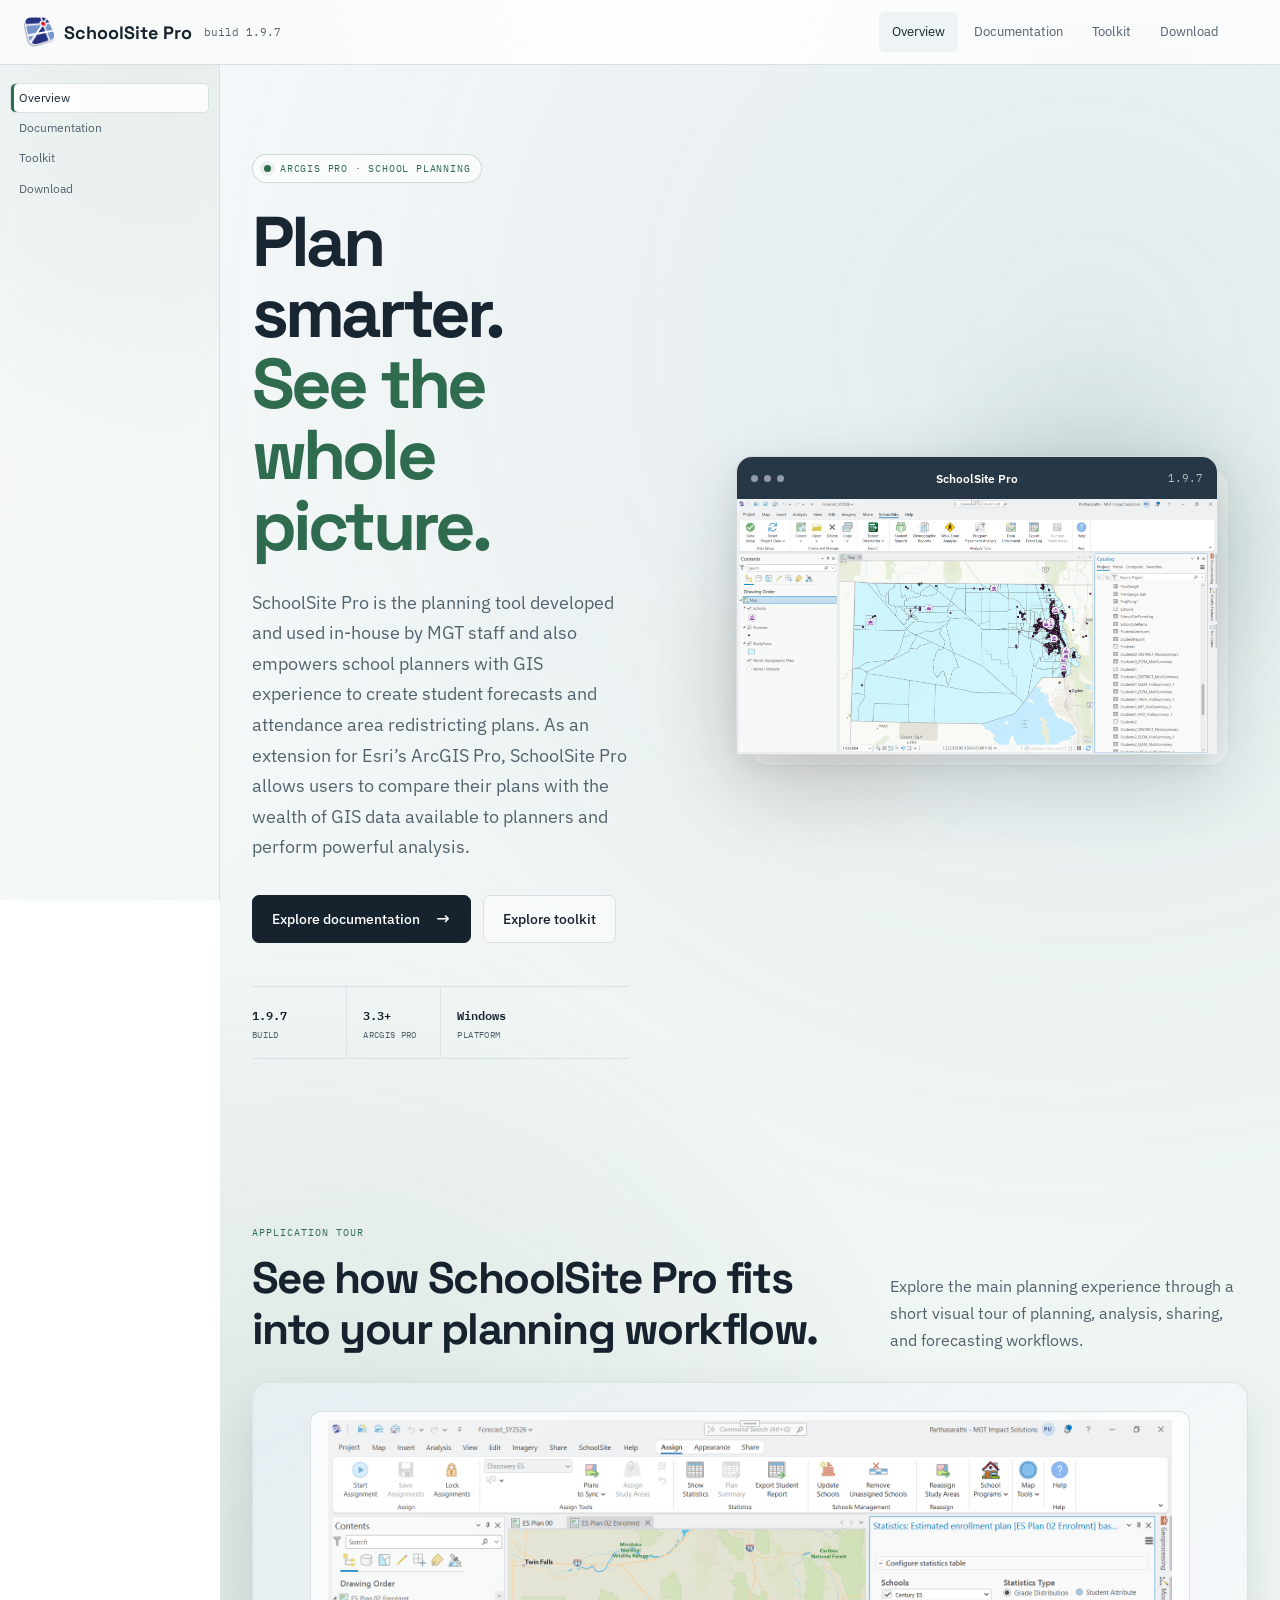
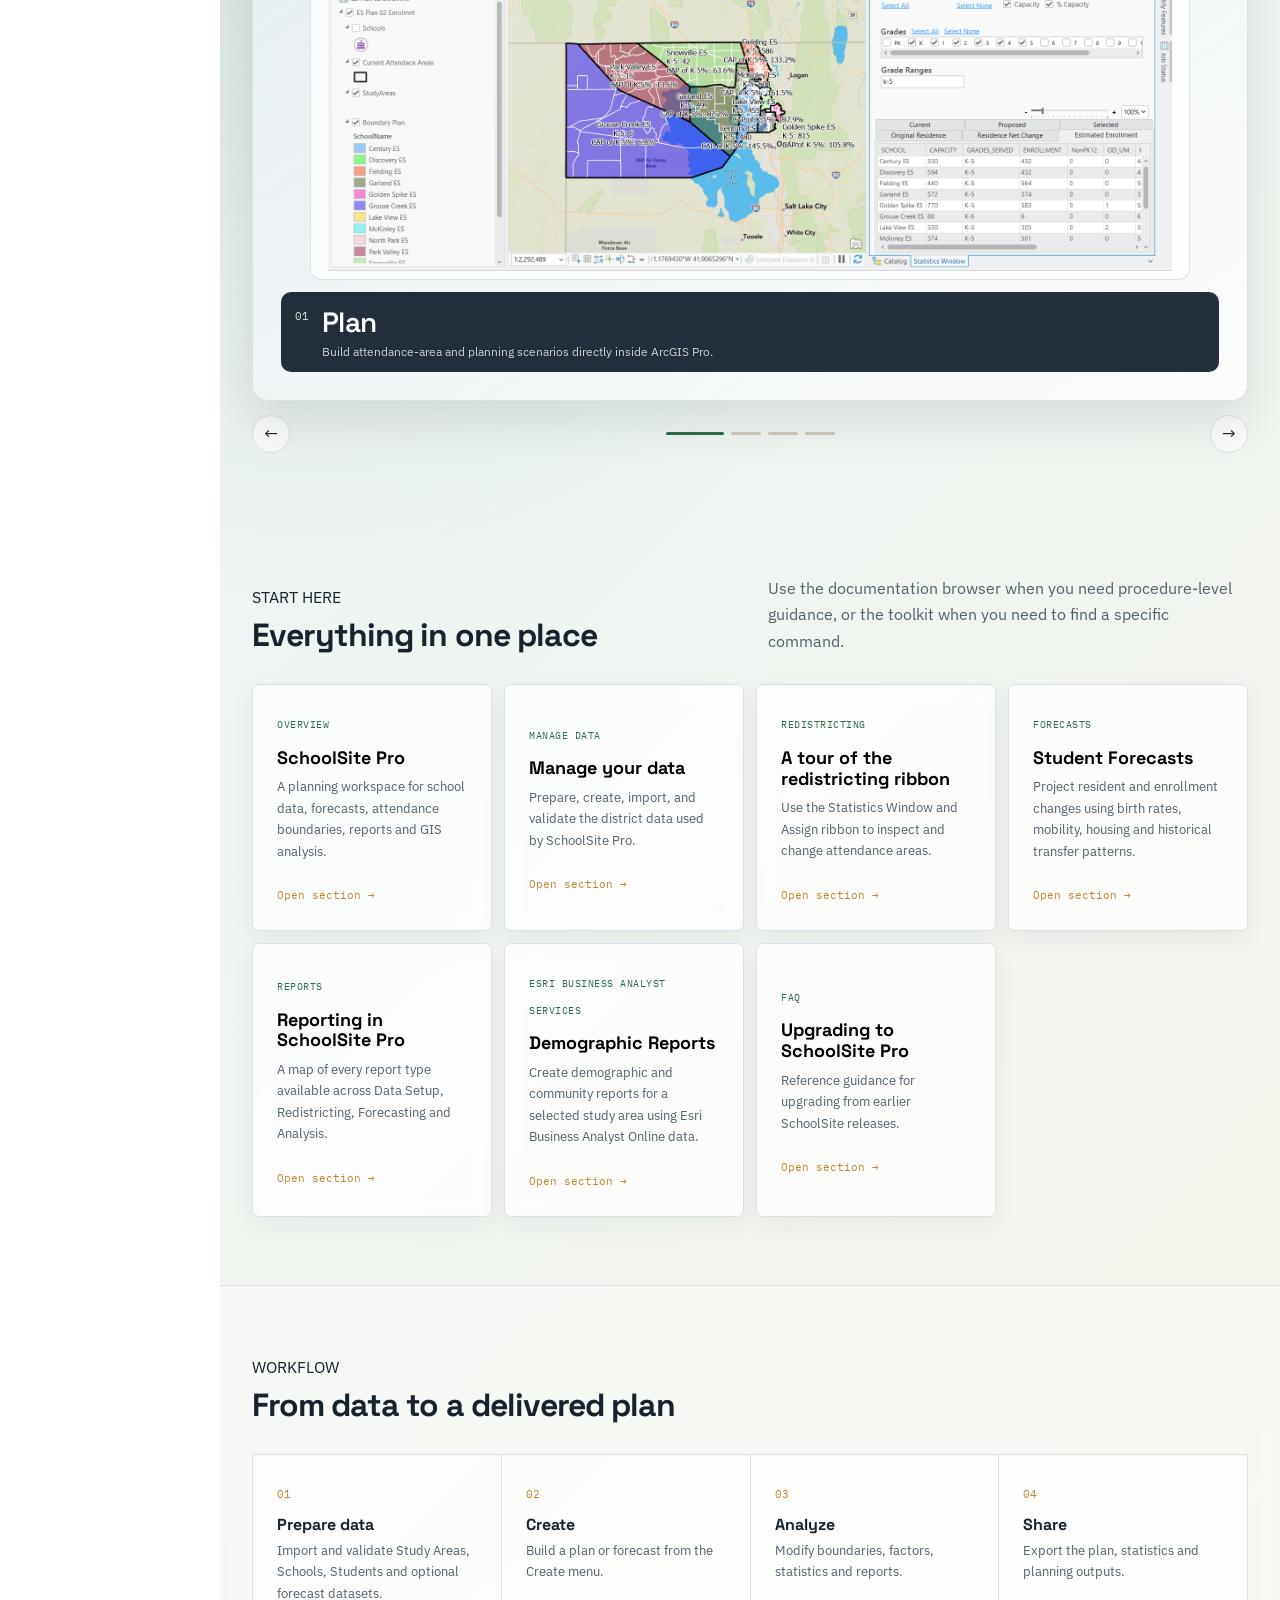
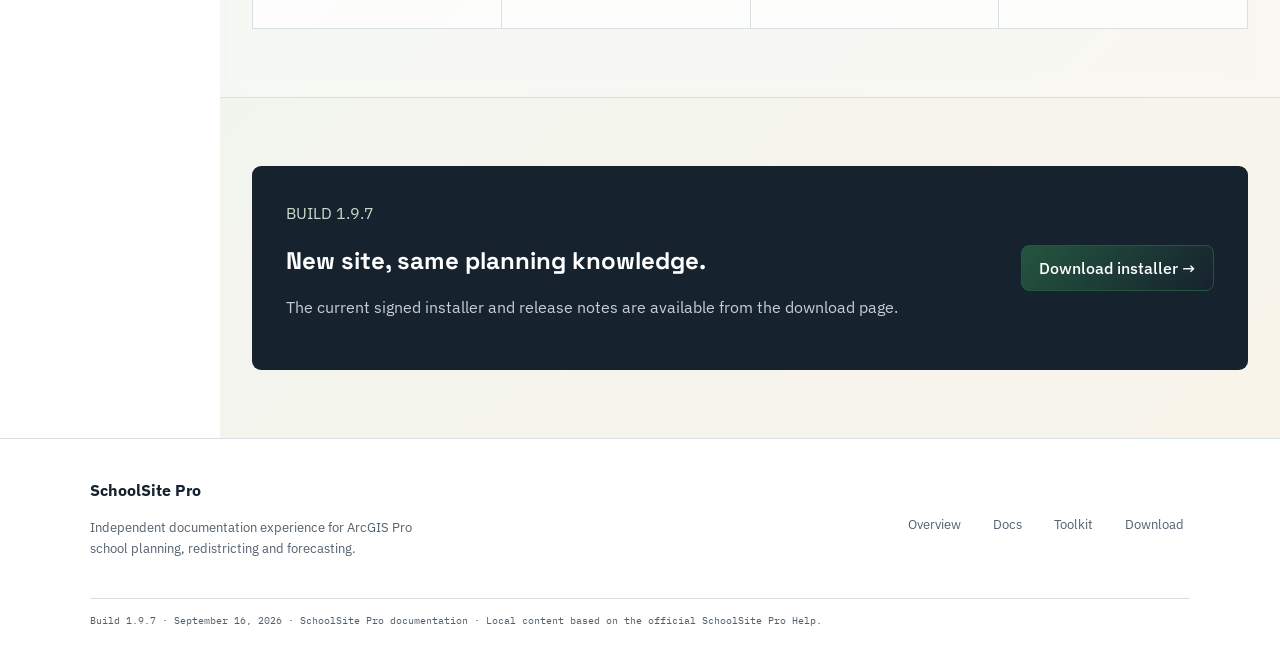
==== commit c0a8b556: "Revert "Project structure updated with each page css,html.." This reverts commit 324a4d3e435bfa6d922" ====
--- a/index.html
+++ b/index.html
@@ -4,23 +4,18 @@
 <meta charset="utf-8">
 <meta name="viewport" content="width=device-width,initial-scale=1">
 <title>SchoolSite Pro — Planning Documentation</title>
-<meta name="description" content="SchoolSite Pro documentation for ArcGIS Pro school planning, redistricting, forecasting, reports, and data preparation.">
 <link rel="icon" href="assets/favicon.ico">
 <link rel="stylesheet" href="css/styles.css">
-<link rel="stylesheet" href="css/overview.css">
-<link rel="stylesheet" href="css/docs.css">
-<link rel="stylesheet" href="css/toolkit.css">
-<link rel="stylesheet" href="css/download.css">
 </head>
 <body>
 <header class="topbar">
   <div class="topbar-inner">
     <button class="brand" onclick="route('home')"><img src="assets/favicon.ico" alt=""><span>SchoolSite Pro</span><small>build <span data-app-build></span></small></button>
     <nav id="desktopNav">
-      <a data-route="home" href="overview.html" onclick="routeFromLink(event, 'home')">Overview</a>
-      <a data-route="docs" href="docs.html" onclick="routeFromLink(event, 'docs')">Documentation</a>
-      <a data-route="toolkit" href="toolkit.html" onclick="routeFromLink(event, 'toolkit')">Toolkit</a>
-      <a data-route="download" href="download.html" onclick="routeFromLink(event, 'download')">Download</a>
+      <button data-route="home" onclick="route('home')">Overview</button>
+      <button data-route="docs" onclick="route('docs')">Documentation</button>
+      <button data-route="toolkit" onclick="route('toolkit')">Toolkit</button>
+      <button data-route="download" onclick="route('download')">Download</button>
     </nav>
    <div class="top-actions">
 
@@ -35,10 +30,10 @@
 </div>
   </div>
   <div id="mobileNav" class="mobile-nav">
-    <a href="overview.html" onclick="routeFromLink(event, 'home');toggleMenu()">Overview</a>
-    <a href="docs.html" onclick="routeFromLink(event, 'docs');toggleMenu()">Documentation</a>
-    <a href="toolkit.html" onclick="routeFromLink(event, 'toolkit');toggleMenu()">Toolkit</a>
-    <a href="download.html" onclick="routeFromLink(event, 'download');toggleMenu()">Download</a>
+    <button onclick="route('home');toggleMenu()">Overview</button>
+    <button onclick="route('docs');toggleMenu()">Documentation</button>
+    <button onclick="route('toolkit');toggleMenu()">Toolkit</button>
+    <button onclick="route('download');toggleMenu()">Download</button>
   </div>
 </header>
 
@@ -52,7 +47,7 @@
     <div><strong>SchoolSite Pro</strong><p>Independent documentation experience for ArcGIS Pro school planning, redistricting and forecasting.</p></div>
     <div class="footer-links"><button onclick="route('home')">Overview</button><button onclick="route('docs')">Docs</button><button onclick="route('toolkit')">Toolkit</button><button onclick="route('download')">Download</button></div>
   </div>
-  <div class="footer-bottom">Build <span data-app-build></span> · <span data-app-release-date></span> · SchoolSite Pro documentation.</div>
+  <div class="footer-bottom">Build <span data-app-build></span> · <span data-app-release-date></span> · SchoolSite Pro documentation · Local content based on the official SchoolSite Pro Help.</div>
 </footer>
 
 <div id="searchOverlay" class="overlay" onclick="if(event.target===this)closeSearch()">
@@ -93,8 +88,9 @@
 const docs = window.SCHOOL_SITE_DOCS;
 const tools = window.SCHOOL_SITE_TOOLS;
 const sections = [...new Set(docs.map(x=>x.section))];
-
-// Keep the release version and date synchronized everywhere they appear.
+let currentDoc = null;
+
+// Apply release metadata to both the static shell and route-generated markup.
 function syncReleaseLabels() {
   document.querySelectorAll('[data-app-build]').forEach(element => {
     element.textContent = RELEASE.version;
@@ -107,26 +103,15 @@
 
 syncReleaseLabels();
 
-// Change the hash route, then render the requested application view.
 function route(name, id){
   if(name==='doc' && id){ location.hash='doc/'+id; }
   else location.hash=name;
   renderRoute();
 }
-
-// Keep top-level links usable as normal links outside the application shell.
-function routeFromLink(event, name) {
-  if (location.pathname.endsWith('/index.html') || location.pathname === '/') {
-    event.preventDefault();
-    route(name);
-  }
-}
-
-// Read the hash and choose the correct page renderer.
 function renderRoute(){
   const parts=location.hash.replace(/^#/,'').split('/');
   const page=parts[0]||'home', id=parts[1];
-  document.querySelectorAll('#desktopNav [data-route]').forEach(b=>b.classList.toggle('active',b.dataset.route===page || (page==='doc'&&b.dataset.route==='docs')));
+  document.querySelectorAll('#desktopNav button').forEach(b=>b.classList.toggle('active',b.dataset.route===page || (page==='doc'&&b.dataset.route==='docs')));
   if(page==='doc' && id) renderDoc(id);
   else if(page==='docs') renderDocs();
   else if(page==='toolkit') renderToolkit();
@@ -136,8 +121,6 @@
   syncReleaseLabels();
   window.scrollTo(0,0);
 }
-
-// Render the contextual navigation for documentation and toolkit pages.
 function renderSidebar(page,id){
   const s=document.getElementById('sidebar');
   if(page==='docs'||page==='doc'){
@@ -145,7 +128,7 @@
       <label class="side-search-label" for="headerSearch">Search documents</label>
       <div class="side-search-field">
         <span aria-hidden="true">⌕</span>
-        <input id="headerSearch" type="search" placeholder="Search documents..." autocomplete="off" oninput="searchDocuments(this.value)">
+        <input id="headerSearch" type="search" placeholder="Search documents..." autocomplete="off" oninput="searchDocuments(this.value)" onkeydown="handleHeaderSearchKey(event)">
       </div>
     </div>` + [...sections].sort((a,b)=>{
       if (a === 'Start here') return -1;
@@ -200,7 +183,6 @@
   }
 }
 
-// Render the overview hero, tour, workflow, and documentation cards.
 function renderHome() {
   const overviewCards = [
     {
@@ -227,6 +209,10 @@
 
   document.getElementById('appMain').innerHTML = `
 
+    <!-- =========================================
+         SCHOOL SITE PRO OVERVIEW HERO
+         ========================================= -->
+
     <section class="ss-overview">
 
       <div class="ss-hero">
@@ -288,6 +274,10 @@
         </div>
 
 
+        <!-- =========================================
+             APPLICATION PREVIEW
+             ========================================= -->
+
         <div class="ss-hero-visual">
 
           <div class="ss-glow ss-glow-one"></div>
@@ -327,6 +317,10 @@
 
       </div>
 
+
+      <!-- =========================================
+           PRODUCT TOUR
+           ========================================= -->
 
       <section class="ss-tour-section">
 
@@ -535,6 +529,10 @@
       </section>
 
 
+      <!-- =========================================
+           START HERE
+           ========================================= -->
+
       <section class="section ss-content-section">
 
         <div class="section-head">
@@ -597,6 +595,10 @@
       </section>
 
 
+      <!-- =========================================
+           WORKFLOW
+           ========================================= -->
+
       <section class="band ss-workflow-band">
 
         <div class="section">
@@ -686,6 +688,10 @@
 
       </section>
 
+
+      <!-- =========================================
+           DOWNLOAD CALLOUT
+           ========================================= -->
 
       <section class="section">
 
@@ -722,7 +728,12 @@
     </section>
 
   `;
-  // Set up the interactive product tour.
+
+
+  // =========================================
+  // PRODUCT TOUR JAVASCRIPT
+  // =========================================
+
   const slides = [
     ...document.querySelectorAll('.ss-tour-slide')
   ];
@@ -742,7 +753,10 @@
   let tourTimer;
 
 
-  // Display one tour slide and update its active indicator.
+  // =========================================
+  // SHOW SLIDE
+  // =========================================
+
   function showTourSlide(index) {
 
     if (!slides.length) {
@@ -775,7 +789,10 @@
   }
 
 
-  // Restart automatic slide rotation after user interaction.
+  // =========================================
+  // RESTART AUTO SLIDE
+  // =========================================
+
   function restartTourTimer() {
 
     clearInterval(tourTimer);
@@ -789,7 +806,10 @@
   }
 
 
-  // Wire the previous-slide control.
+  // =========================================
+  // PREVIOUS BUTTON
+  // =========================================
+
   if (previousButton) {
 
     previousButton.onclick = function () {
@@ -803,7 +823,10 @@
   }
 
 
-  // Wire the next-slide control.
+  // =========================================
+  // NEXT BUTTON
+  // =========================================
+
   if (nextButton) {
 
     nextButton.onclick = function () {
@@ -817,7 +840,10 @@
   }
 
 
-  // Wire the numbered slide indicators.
+  // =========================================
+  // DOT NAVIGATION
+  // =========================================
+
   dots.forEach((dot, index) => {
 
     dot.onclick = function () {
@@ -831,13 +857,19 @@
   });
 
 
-  // Show the first slide and start automatic rotation.
+  // =========================================
+  // INITIAL SLIDE
+  // =========================================
+
   showTourSlide(0);
 
   restartTourTimer();
 
 
-  // Pause rotation while the user is reading the tour.
+  // =========================================
+  // PAUSE ON HOVER
+  // =========================================
+
   const tour =
     document.querySelector('.ss-tour');
 
@@ -857,7 +889,6 @@
 
 }
 
-// Render the documentation index before its search results are populated.
 function renderDocs(){
  document.getElementById('appMain').innerHTML=`
  <section class="page-head"><span class="eyebrow">DOCUMENTATION</span><h1>SchoolSite Pro documentation</h1><p>Search across the complete local guide. Select an article to open it without leaving this site.</p></section>
@@ -866,7 +897,6 @@
  filterDocs('');
 }
 
-// Flatten structured article content into searchable plain text.
 function articleContentText(content) {
   if (Array.isArray(content)) {
     return content.map(item => articleContentText(item)).join(' ');
@@ -904,12 +934,10 @@
   return String(content || '');
 }
 
-// Detect legacy text that should be displayed as a list.
 function looksLikeListText(text) {
   return /(?:^|\n)\s*(?:[-*•]|\d+\.)\s+/m.test(text);
 }
 
-// Convert legacy bullet or numbered text into individual list items.
 function parseListText(text) {
   return text
     .split(/\n+/)
@@ -922,7 +950,6 @@
     .filter(Boolean);
 }
 
-// Extract readable text from strings, arrays, and structured data objects.
 function resolveTextValue(value) {
   if (value == null) return '';
   if (typeof value === 'string') return value.trim();
@@ -936,7 +963,6 @@
   return String(value).trim();
 }
 
-// Escape article text while supporting the small bold-markup format in data.
 function formatInlineRichText(value) {
   const text = String(value ?? '');
 
@@ -964,7 +990,6 @@
     .replace(/'([^']+)'/g, '‘$1’');
 }
 
-// Render one list item, including nested links and child lists.
 function renderListItem(item, ordered) {
   if (typeof item === 'string') {
     return `<li>${formatInlineRichText(item.trim())}</li>`;
@@ -989,7 +1014,6 @@
   return `<li>${formatInlineRichText(safe || 'Item')}</li>`;
 }
 
-// Identify short legacy text values that should look like subheadings.
 function isArticleHeadingText(text) {
   const value = (text || '').trim();
 
@@ -1004,7 +1028,6 @@
   return !/^\s*[-*•]\s+/.test(value);
 }
 
-// Convert one article data block into safe HTML.
 function renderStructuredBlock(block) {
   if (Array.isArray(block)) {
     return block.map(item => renderStructuredBlock(item)).join('');
@@ -1058,7 +1081,6 @@
   return '';
 }
 
-// Render an article section and omit empty sections automatically.
 function renderArticleSection(heading, content) {
   const items = Array.isArray(content) ? content : [content];
   const sectionContent = items.map(item => renderStructuredBlock(item)).filter(Boolean).join('');
@@ -1070,7 +1092,6 @@
   return `<section>${heading ? `<h2>${escapeHtml(heading)}</h2>` : ''}${sectionContent}</section>`;
 }
 
-// Search documentation by title first, then section, summary, and body text.
 function filterDocs(q){
  const query = q.trim().toLowerCase();
  const list = docs.map(d => {
@@ -1093,7 +1114,6 @@
  document.getElementById('docList').innerHTML = resultNote + (list.map(d=>`<button class="doc-row" onclick="route('doc','${d.id}')"><div><span class="doc-section">${d.section}</span><h3>${d.title}</h3><p>${d.summary}</p></div><span>→</span></button>`).join('') || '<div class="empty">No documentation matched your search.</div>');
 }
 
-// Keep the sidebar search input and documentation list synchronized.
 function searchDocuments(q) {
  if (!document.getElementById('docList')) {
    renderDocs();
@@ -1102,9 +1122,8 @@
  if (input) input.value = q;
  filterDocs(q);
 }
-// Render one documentation article selected by its stable data ID.
 function renderDoc(id){
- const d=docs.find(x=>x.id===id)||docs[0];
+ const d=docs.find(x=>x.id===id)||docs[0]; currentDoc=d;
  if (id === 'release-notes') {
    renderReleaseNotes();
    return;
@@ -1118,7 +1137,6 @@
  </article></section>`;
 }
 
-// Render release notes from the central release history data.
 function renderReleaseNotes() {
  document.getElementById('appMain').innerHTML=`
  <section class="article-wrap"><div class="breadcrumbs"><button onclick="route('docs')">Documentation</button><span>/</span><span>Start here</span></div>
@@ -1139,10 +1157,11 @@
  </article></section>`;
 }
 
+/* Toolkit browsing and category filtering. */
+
 let activeToolCat = "All";
 let activeToolIndex = null;
 
-// Return the complete toolkit category list with All at the top.
 function toolCategories() {
   return [
     "All",
@@ -1153,14 +1172,12 @@
   ];
 }
 
-// Format a sidebar category label with its current item count.
 function toolGroupLabel(category) {
   if (category === 'All') return `All tools (${tools.length})`;
   const count = tools.filter(tool => toolCategory(tool) === category).length;
   return `${category} (${count})`;
 }
 
-// Render the toolkit page shell and populate its initial results.
 function renderToolkit() {
   activeToolCat = "All";
   activeToolIndex = null;
@@ -1203,7 +1220,10 @@
 }
 
 
-// Select a toolkit category and refresh the visible results.
+/* ---------------------------------------------------------
+   CHANGE CATEGORY
+   --------------------------------------------------------- */
+
 function selectToolCategory(category) {
 
     activeToolCat = toolCategories().includes(category)
@@ -1221,7 +1241,6 @@
     );
 }
 
-// Select a tool from the sidebar and open its filtered result state.
 function selectTool(index) {
   const tool = tools[index];
   if (!tool) return;
@@ -1235,7 +1254,10 @@
 }
 
 
-// Read a tool category, using a stable fallback for incomplete data.
+/* ---------------------------------------------------------
+   GET TOOL CATEGORY
+   --------------------------------------------------------- */
+
 function toolCategory(tool) {
 
     return tool &&
@@ -1246,7 +1268,10 @@
 }
 
 
-// Filter toolkit cards by category and free-text search.
+/* ---------------------------------------------------------
+   FILTER TOOLS
+   --------------------------------------------------------- */
+
 function filterTools(search = "") {
 
     const grid = document.getElementById("toolGrid");
@@ -1354,13 +1379,17 @@
 
         }).join("");
 }
-// Open the selected tool's details in a lightweight modal.
+/* ---------------------------------------------------------
+   SAFE HTML TEXT
+   --------------------------------------------------------- */
+
+
+
 function openTool(i){
  const t=tools[i], m=document.createElement('div'); m.className='modal'; m.id='toolModal';
  m.innerHTML=`<div class="modal-box"><button class="modal-x" onclick="this.closest('.modal').remove()">×</button><span class="eyebrow">${toolCategory(t).toUpperCase()}</span><h2>${t.name}</h2><p>${t.desc}</p>${t.details?`<p class="modal-detail">${t.details}</p>`:''}<div class="modal-foot">${RELEASE.productName} toolkit · Build ${RELEASE.version}</div></div>`;
  document.body.appendChild(m);
 }
-// Render the installer page from the central release configuration.
 function renderDownload(){
  document.getElementById('appMain').innerHTML=`
  <section class="download-page">
@@ -1449,7 +1478,16 @@
    </aside>
  </section>`;
 }
-// Open the global search palette and focus its input.
+function focusSearch() {
+  const input = document.getElementById('headerSearch');
+
+  if (input) {
+    input.focus();
+    input.select();
+  }
+}
+
+
 function openSearchOverlay() {
   const overlay = document.getElementById('searchOverlay');
   const input = document.getElementById('globalSearch');
@@ -1469,7 +1507,6 @@
 }
 
 
-// Close the global search palette when the user dismisses it.
 function closeSearch() {
   const overlay = document.getElementById('searchOverlay');
 
@@ -1478,7 +1515,7 @@
   }
 }
 
-// Build searchable actions for documentation articles and toolkit tools.
+/* Search the local documentation and toolkit from the Ctrl/Cmd + K palette. */
 function buildSearchHits(q) {
   q = (q || '').trim();
   if (!q) return [];
@@ -1528,7 +1565,6 @@
   return hits;
 }
 
-// Render global search results in the Ctrl/Cmd + K palette.
 function renderSearch(q) {
   const results = document.getElementById('searchResults');
   if (!results) return;
@@ -1562,7 +1598,6 @@
   });
 }
 
-// Activate the first global result or close the palette with Escape.
 function handleGlobalSearchKey(event) {
   if (event.key === 'Enter') {
     const first = document.querySelector('#searchResults .search-result');
@@ -1574,7 +1609,138 @@
 }
 
 
-// Escape dynamic values before inserting them into generated HTML.
+function renderHeaderSearch(q) {
+
+  const results =
+    document.getElementById('headerSearchResults');
+
+  if (!results) {
+    return;
+  }
+
+  q = q.trim();
+
+  if (!q) {
+    results.classList.remove('show');
+    results.innerHTML = '';
+    return;
+  }
+
+  const hits = buildSearchHits(q);
+
+  if (!hits.length) {
+
+    results.innerHTML = `
+      <div class="header-search-empty">
+        No documentation or tools found for
+        <strong>${escapeHtml(q)}</strong>
+      </div>
+    `;
+
+    results.classList.add('show');
+
+    return;
+  }
+
+
+  results.innerHTML = hits
+    .slice(0, 8)
+    .map((h, i) => `
+      <button
+        class="header-search-result"
+        data-search-index="${i}"
+      >
+        <span class="header-result-type">
+          ${h.type}
+        </span>
+
+        <span class="header-result-content">
+
+          <strong>
+            ${escapeHtml(h.title)}
+          </strong>
+
+          <small>
+            ${escapeHtml(h.meta)}
+          </small>
+
+        </span>
+
+        <span class="header-result-arrow">
+          →
+        </span>
+
+      </button>
+    `)
+    .join('');
+
+
+  results.classList.add('show');
+
+
+  results
+    .querySelectorAll('.header-search-result')
+    .forEach((button, index) => {
+
+      button.onclick = () => {
+
+        if (hits[index]) {
+          hits[index].action();
+        }
+
+      };
+
+    });
+
+}
+
+
+function handleHeaderSearchKey(event) {
+
+  if (event.key === 'Enter') {
+
+    const firstResult =
+      document.querySelector(
+        '.header-search-result'
+      );
+
+    if (firstResult) {
+      firstResult.click();
+    }
+
+  }
+
+  if (event.key === 'Escape') {
+
+    clearHeaderSearch();
+
+    event.target.blur();
+
+  }
+
+}
+
+
+function clearHeaderSearch() {
+
+  const input =
+    document.getElementById('headerSearch');
+
+  const results =
+    document.getElementById('headerSearchResults');
+
+  if (input) {
+    input.value = '';
+  }
+
+  if (results) {
+    results.classList.remove('show');
+    results.innerHTML = '';
+  }
+
+}
+
+
 function escapeHtml(value) {
 
   return String(value)
@@ -1586,10 +1752,7 @@
 
 }
 
-// Toggle the mobile navigation panel.
 function toggleMenu(){document.getElementById('mobileNav').classList.toggle('open')}
-
-// Keep keyboard shortcuts and hash navigation active for the whole shell.
 document.addEventListener('keydown', e => {
 
   if (
--- a/css/styles.css
+++ b/css/styles.css
@@ -1,4 +1,3 @@
-/* Shared shell, layout, controls, search, footer, and responsive styles. */
 @import url('https://fonts.googleapis.com/css2?family=IBM+Plex+Mono:wght@400;500;600&family=IBM+Plex+Sans:wght@400;500;600&family=Space+Grotesk:wght@400;500;600;700&display=swap');
 
 /* =========================================================
@@ -158,8 +157,7 @@
     margin-left: auto;
 }
 
-nav button,
-nav a {
+nav button {
     border: 0;
     border-radius: 6px;
     background: transparent;
@@ -175,15 +173,15 @@
 }
 
 nav button:hover,
-nav button.active,
-nav a:hover,
-nav a.active {
+nav button.active {
     background: #EEF3F5;
     color: var(--ink);
 }
 
 
-/* Header actions. */
+/* =========================================================
+   HEADER SEARCH
+   ========================================================= */
 
 .top-actions {
     display: flex;
@@ -191,7 +189,190 @@
     gap: 8px;
 }
 
-/* Mobile menu. */
+
+/* Current inline search */
+
+.header-search {
+    position: relative;
+
+    width: 290px;
+    height: 40px;
+
+    display: flex;
+    align-items: center;
+
+    border: 1px solid var(--line);
+    border-radius: 7px;
+
+    background: #F7F9FA;
+
+    transition:
+        border-color .18s ease,
+        box-shadow .18s ease,
+        background .18s ease;
+}
+
+.header-search:focus-within {
+    background: #FFFFFF;
+    border-color: #71907F;
+    box-shadow: 0 0 0 3px rgba(47, 107, 79, .09);
+}
+
+.header-search-icon {
+    width: 20px;
+    margin-left: 11px;
+
+    display: inline-flex;
+    justify-content: center;
+
+    color: #697982;
+    font-size: 19px;
+    line-height: 1;
+}
+
+.header-search input {
+    flex: 1;
+    min-width: 0;
+
+    height: 100%;
+
+    padding: 0 8px;
+
+    border: 0;
+    outline: 0;
+    background: transparent;
+
+    color: var(--ink);
+    font-size: 13px;
+}
+
+.header-search input::placeholder {
+    color: #87939B;
+}
+
+.header-search kbd {
+    margin-right: 7px;
+
+    padding: 3px 6px;
+
+    border: 1px solid #D5DDE1;
+    border-bottom-width: 2px;
+    border-radius: 4px;
+
+    background: #F2F5F6;
+
+    color: #6D7B83;
+    font: 10px var(--mono);
+}
+
+
+/* Inline search results */
+
+.header-search-results {
+    position: absolute;
+    top: calc(100% + 8px);
+    left: 0;
+    right: 0;
+
+    z-index: 1000;
+
+    display: none;
+
+    max-height: 430px;
+    overflow-y: auto;
+
+    padding: 6px;
+
+    border: 1px solid var(--line);
+    border-radius: 9px;
+
+    background: rgba(255, 255, 255, .86);
+    backdrop-filter: blur(16px);
+
+    box-shadow:
+        0 20px 50px rgba(24, 43, 58, .16),
+        0 4px 12px rgba(24, 43, 58, .07);
+}
+
+.header-search-results.show {
+    display: block;
+}
+
+.header-search-result {
+    width: 100%;
+
+    display: grid;
+    grid-template-columns: auto minmax(0, 1fr) auto;
+    align-items: center;
+
+    gap: 12px;
+
+    padding: 10px 11px;
+
+    border: 0;
+    border-radius: 6px;
+
+    background: transparent;
+
+    text-align: left;
+}
+
+.header-search-result:hover {
+    background: #F1F5F3;
+}
+
+.header-result-type {
+    color: var(--green);
+    font: 9px var(--mono);
+    text-transform: uppercase;
+    letter-spacing: .06em;
+}
+
+.header-result-content {
+    min-width: 0;
+}
+
+.header-result-content strong {
+    display: block;
+
+    overflow: hidden;
+    text-overflow: ellipsis;
+    white-space: nowrap;
+
+    color: var(--ink);
+    font-size: 13px;
+    font-weight: 600;
+}
+
+.header-result-content small {
+    display: block;
+
+    margin-top: 2px;
+
+    overflow: hidden;
+    text-overflow: ellipsis;
+    white-space: nowrap;
+
+    color: #7B8991;
+    font-size: 11px;
+}
+
+.header-result-arrow {
+    color: #789083;
+    font-size: 15px;
+}
+
+.header-search-empty {
+    padding: 18px;
+
+    color: var(--soft);
+    font-size: 12px;
+}
+
+
+/* =========================================================
+   MOBILE MENU
+   ========================================================= */
 
 .menu-btn {
     display: none;
@@ -215,8 +396,7 @@
     backdrop-filter: blur(14px);
 }
 
-.mobile-nav button,
-.mobile-nav a {
+.mobile-nav button {
     width: 100%;
 
     display: block;
@@ -328,11 +508,24 @@
     color: #87939B;
 }
 
+.side-search-results {
+    width: 100%;
+    max-height: 320px;
+}
 
 .toolkit-side-search {
     margin-top: 16px;
 }
 
+.side-title {
+    margin-bottom: 12px;
+
+    color: var(--green);
+
+    font: 10px var(--mono);
+    letter-spacing: .08em;
+    text-transform: uppercase;
+}
 
 .side-group {
     margin-bottom: 8px;
@@ -365,7 +558,7 @@
 }
 
 .side-section::after {
-    content: '-';
+    content: '▾';
     color: var(--soft);
     font-size: 9px;
     line-height: 1;
@@ -373,7 +566,7 @@
 }
 
 .side-group:not([open]) > .side-section::after {
-    content: '+';
+    content: '▸';
 }
 
 .side-links {
@@ -415,6 +608,16 @@
     box-shadow: inset 3px 0 0 var(--green);
 }
 
+.side-note {
+    margin-top: 24px;
+    padding-top: 18px;
+
+    border-top: 1px dashed var(--line);
+
+    color: var(--soft);
+    font-size: 12px;
+}
+
 
 /* =========================================================
    GENERAL SECTIONS
@@ -501,6 +704,1645 @@
 
 /* =========================================================
    OVERVIEW PAGE
+   ========================================================= */
+
+.ss-overview {
+    position: relative;
+
+    overflow: hidden;
+
+    background:
+        radial-gradient(circle at 82% 8%, var(--aurora-blue), transparent 26%),
+        radial-gradient(circle at 8% 42%, var(--aurora-green), transparent 28%),
+        linear-gradient(135deg, #F4F7F9 0%, #EEF5F1 52%, #F8F4EA 100%);
+}
+
+
+/* =========================================================
+   OVERVIEW HERO
+   ========================================================= */
+
+.ss-hero {
+    position: relative;
+    z-index: 1;
+
+    width: min(1440px, calc(100% - 64px));
+
+    min-height: 680px;
+
+    margin: 0 auto;
+
+    display: grid;
+
+    grid-template-columns: minmax(0, .82fr) minmax(0, 1.18fr);
+
+    align-items: center;
+
+    gap: clamp(48px, 6vw, 105px);
+
+    padding: 88px 0 80px;
+}
+
+.ss-hero-copy {
+    max-width: 600px;
+}
+
+.ss-badge {
+    display: inline-flex;
+    align-items: center;
+
+    gap: 9px;
+
+    padding: 7px 11px;
+
+    border: 1px solid rgba(47, 107, 79, .22);
+    border-radius: 999px;
+
+    background: rgba(255, 255, 255, .65);
+
+    color: var(--green);
+
+    font: 10px var(--mono);
+    letter-spacing: .08em;
+}
+
+.ss-badge-dot {
+    width: 7px;
+    height: 7px;
+
+    border-radius: 50%;
+
+    background: var(--green);
+
+    box-shadow:
+        0 0 0 4px rgba(47, 107, 79, .09);
+
+    animation: ssPulse 2.2s ease-in-out infinite;
+}
+
+.ss-hero h1 {
+    max-width: 720px;
+
+    margin: 24px 0 25px;
+
+    color: #182632;
+
+    font-family: var(--head);
+
+    font-size: clamp(48px, 5.5vw, 76px);
+    font-weight: 700;
+
+    line-height: 1.01;
+
+    letter-spacing: -.055em;
+}
+
+.ss-hero h1 span {
+    color: var(--green);
+}
+
+.ss-hero-description {
+    max-width: 560px;
+
+    margin: 0;
+
+    color: #53636E;
+
+    font-size: 18px;
+    line-height: 1.7;
+}
+
+.ss-hero-actions {
+    display: flex;
+    align-items: center;
+
+    flex-wrap: wrap;
+
+    gap: 12px;
+
+    margin-top: 32px;
+}
+
+.ss-primary-btn,
+.ss-secondary-btn {
+    min-height: 48px;
+
+    display: inline-flex;
+    align-items: center;
+    justify-content: center;
+
+    gap: 16px;
+
+    padding: 0 19px;
+
+    border-radius: 7px;
+
+    font: 500 14px var(--sans);
+
+    transition:
+        transform .2s ease,
+        box-shadow .2s ease,
+        background .2s ease;
+}
+
+.ss-primary-btn {
+    border: 1px solid var(--ink);
+    background: var(--ink);
+    color: #FFFFFF;
+}
+
+.ss-primary-btn:hover {
+    transform: translateY(-2px);
+
+    box-shadow:
+        0 10px 25px rgba(22, 34, 46, .15);
+}
+
+.ss-primary-btn span {
+    font-size: 17px;
+
+    transition: transform .2s ease;
+}
+
+.ss-primary-btn:hover span {
+    transform: translateX(4px);
+}
+
+.ss-secondary-btn {
+    border: 1px solid var(--line);
+
+    background: rgba(255, 255, 255, .55);
+
+    color: var(--ink);
+}
+
+.ss-secondary-btn:hover {
+    transform: translateY(-2px);
+
+    border-color: var(--line-dark);
+
+    background: #FFFFFF;
+}
+
+
+/* Hero metadata */
+
+.ss-hero-meta {
+    max-width: 600px;
+
+    display: grid;
+    grid-template-columns: repeat(4, 1fr);
+
+    margin-top: 43px;
+
+    border-top: 1px solid rgba(216, 224, 228, .9);
+    border-bottom: 1px solid rgba(216, 224, 228, .9);
+}
+
+.ss-hero-meta div {
+    min-width: 0;
+
+    padding: 18px 16px 18px 0;
+}
+
+.ss-hero-meta div + div {
+    padding-left: 16px;
+
+    border-left: 1px solid rgba(216, 224, 228, .75);
+}
+
+.ss-hero-meta strong {
+    display: block;
+
+    color: var(--ink);
+
+    font: 600 12px var(--mono);
+}
+
+.ss-hero-meta span {
+    display: block;
+
+    margin-top: 4px;
+
+    color: var(--soft);
+
+    font: 9px var(--mono);
+    letter-spacing: .04em;
+    text-transform: uppercase;
+}
+
+
+/* =========================================================
+   HERO APPLICATION PREVIEW
+   ========================================================= */
+
+.ss-hero-visual {
+    position: relative;
+
+    min-width: 0;
+
+    display: flex;
+    align-items: center;
+    justify-content: center;
+
+    padding: 30px;
+}
+
+.ss-glow {
+    position: absolute;
+
+    border-radius: 50%;
+
+    filter: blur(45px);
+
+    pointer-events: none;
+}
+
+.ss-glow-one {
+    width: 310px;
+    height: 310px;
+
+    top: -35px;
+    right: 0;
+
+    background: rgba(47, 107, 79, .11);
+
+    animation: ssFloat 6s ease-in-out infinite;
+}
+
+.ss-glow-two {
+    width: 230px;
+    height: 230px;
+
+    bottom: -15px;
+    left: 5px;
+
+    background: rgba(193, 133, 47, .08);
+
+    animation: ssFloat 7s ease-in-out infinite reverse;
+}
+
+.ss-app-window {
+    position: relative;
+
+    width: min(100%, 920px);
+
+    border: 1px solid rgba(31, 50, 66, .18);
+    border-radius: 16px;
+
+    overflow: visible;
+
+    background: #FFFFFF;
+
+    box-shadow:
+        0 30px 80px rgba(24, 43, 58, .18),
+        0 8px 24px rgba(24, 43, 58, .08);
+
+    transition:
+        transform .3s ease,
+        box-shadow .3s ease;
+}
+
+.ss-app-window::after {
+    content: "";
+
+    position: absolute;
+
+    inset: 12px -12px -12px 12px;
+
+    z-index: -1;
+
+    border: 1px solid rgba(50, 76, 94, .08);
+    border-radius: 18px;
+
+    background: rgba(255, 255, 255, .55);
+}
+
+.ss-app-window:hover {
+    transform: translateY(-5px);
+
+    box-shadow:
+        0 45px 100px rgba(22, 34, 46, .18),
+        0 10px 30px rgba(22, 34, 46, .10);
+}
+
+.ss-window-top {
+    height: 42px;
+
+    display: flex;
+    align-items: center;
+    justify-content: space-between;
+
+    padding: 0 14px;
+
+    border-radius: 15px 15px 0 0;
+
+    background: #263746;
+    color: #FFFFFF;
+}
+
+.ss-window-dots {
+    width: 80px;
+
+    display: flex;
+
+    gap: 6px;
+}
+
+.ss-window-dots span {
+    width: 7px;
+    height: 7px;
+
+    border-radius: 50%;
+
+    background: rgba(255, 255, 255, .5);
+}
+
+.ss-window-title {
+    font-size: 12px;
+    font-weight: 600;
+}
+
+.ss-window-build {
+    width: 80px;
+
+    color: rgba(255, 255, 255, .65);
+
+    text-align: right;
+
+    font: 11px var(--mono);
+}
+
+.ss-app-preview {
+    position: relative;
+
+    width: 100%;
+
+    display: flex;
+    align-items: center;
+    justify-content: center;
+
+    overflow: hidden;
+
+    background: #E9EEF2;
+}
+
+.ss-app-preview img {
+    display: block;
+
+    width: 100%;
+    height: auto;
+
+    max-width: 100%;
+
+    object-fit: contain;
+    object-position: center;
+}
+
+.ss-app-preview::after {
+    content: "";
+
+    position: absolute;
+    inset: 0;
+
+    pointer-events: none;
+
+    background:
+        linear-gradient(
+            120deg,
+            rgba(255, 255, 255, .08),
+            transparent 35%,
+            rgba(255, 255, 255, .05)
+        );
+}
+
+
+/* =========================================================
+   APPLICATION TOUR
+   ========================================================= */
+
+.ss-tour-section {
+    width: min(1250px, calc(100% - 64px));
+
+    margin: 0 auto;
+
+    padding: 78px 0 92px;
+}
+
+.ss-tour-heading {
+    display: grid;
+
+    grid-template-columns:
+        minmax(0, 1fr)
+        minmax(280px, .6fr);
+
+    align-items: end;
+
+    gap: 42px;
+
+    margin-bottom: 28px;
+}
+
+.ss-section-label {
+    display: inline-block;
+
+    color: var(--green);
+
+    font: 10px var(--mono);
+    letter-spacing: .1em;
+}
+
+.ss-tour-heading h2 {
+    max-width: 700px;
+
+    margin: 10px 0 0;
+
+    font-size: clamp(30px, 3.5vw, 44px);
+    letter-spacing: -.035em;
+}
+
+.ss-tour-heading > p {
+    max-width: 46ch;
+
+    margin: 0;
+
+    color: var(--soft);
+
+    line-height: 1.7;
+}
+
+
+/* =========================================================
+   TOUR SLIDER
+   ========================================================= */
+
+.ss-tour {
+    position: relative;
+
+    width: 100%;
+}
+
+.ss-tour-stage {
+    position: relative;
+
+    display: grid;
+    width: min(100%, 1000px);
+    height: auto;
+    min-height: 0;
+    margin: 0 auto;
+
+    overflow: hidden;
+
+    padding: 14px;
+    border: 1px solid rgba(216, 224, 228, .9);
+    border-radius: 16px;
+
+    background: linear-gradient(145deg, rgba(231, 238, 243, .92), rgba(255, 255, 255, .76));
+
+    box-shadow:
+        0 20px 48px rgba(22, 34, 46, .11);
+}
+
+.ss-tour-slide {
+    position: relative;
+    grid-area: 1 / 1;
+
+    display: grid;
+    grid-template-rows: minmax(0, 1fr) auto;
+    gap: 12px;
+    padding: 14px;
+
+    opacity: 0;
+    visibility: hidden;
+
+    transform: translateX(45px) scale(.985);
+
+    transition:
+        opacity .65s ease,
+        transform .75s cubic-bezier(.22, .61, .36, 1),
+        visibility .65s ease;
+}
+
+.ss-tour-slide.active {
+    opacity: 1;
+    visibility: visible;
+
+    transform: translateX(0) scale(1);
+}
+
+.ss-tour-image {
+    position: relative;
+    width: min(100%, 880px);
+    max-width: 880px;
+    aspect-ratio: 1.88;
+    min-height: 0;
+    margin: 0 auto;
+
+    display: flex;
+    align-items: center;
+    justify-content: center;
+    overflow: hidden;
+
+    border: 1px solid rgba(216, 224, 228, .9);
+    border-radius: 11px;
+    background: rgba(255, 255, 255, .72);
+}
+
+.ss-tour-image img {
+    width: 100%;
+    height: 100%;
+
+    display: block;
+
+    object-fit: contain;
+    object-position: center;
+
+    padding: 8px;
+}
+
+.ss-tour-image::after {
+    content: "";
+
+    position: absolute;
+    inset: 0;
+
+    background: linear-gradient(135deg, rgba(255, 255, 255, .18), transparent 45%);
+}
+
+
+/* Tour caption */
+
+.ss-tour-caption {
+    position: relative;
+    z-index: 3;
+    display: flex;
+    align-items: flex-start;
+
+    gap: 13px;
+    min-width: 0;
+    padding: 12px 14px;
+
+    border-radius: 10px;
+    background: rgba(22, 34, 46, .94);
+
+    color: #FFFFFF;
+}
+
+.ss-tour-caption > span {
+    padding-top: 5px;
+
+    color: #D6E5DB;
+
+    font: 11px var(--mono);
+}
+
+.ss-tour-caption strong {
+    display: block;
+
+    font: 600 clamp(20px, 2.4vw, 28px) var(--head);
+
+    letter-spacing: -.025em;
+}
+
+.ss-tour-caption p {
+    max-width: 680px;
+
+    margin: 3px 0 0;
+
+    color: rgba(255, 255, 255, .78);
+
+    font-size: 12px;
+    line-height: 1.45;
+}
+
+
+/* =========================================================
+   TOUR CONTROLS
+   ========================================================= */
+
+.ss-tour-controls {
+    display: flex;
+    align-items: center;
+    justify-content: space-between;
+
+    margin-top: 14px;
+}
+
+.ss-tour-arrow {
+    width: 38px;
+    height: 38px;
+
+    border: 1px solid var(--line);
+    border-radius: 50%;
+
+    background: rgba(255, 255, 255, .65);
+
+    color: var(--ink);
+
+    font-size: 17px;
+
+    transition:
+        background .2s ease,
+        transform .2s ease;
+}
+
+.ss-tour-arrow:hover {
+    transform: translateY(-2px);
+
+    background: #FFFFFF;
+}
+
+.ss-tour-progress {
+    display: flex;
+    align-items: center;
+
+    gap: 7px;
+}
+
+.ss-tour-dot {
+    width: 30px;
+    height: 3px;
+
+    padding: 0;
+
+    border: 0;
+    border-radius: 10px;
+
+    background: #CBC7BA;
+
+    transition:
+        width .35s ease,
+        background .35s ease;
+}
+
+.ss-tour-dot.active {
+    width: 58px;
+
+    background: var(--green);
+}
+
+
+/* =========================================================
+   OVERVIEW CONTENT
+   ========================================================= */
+
+.ss-content-section {
+    padding-top: 30px;
+}
+
+.ss-content-section .card {
+    position: relative;
+
+    overflow: hidden;
+
+    transition:
+        transform .25s ease,
+        background .25s ease;
+}
+
+.ss-content-section .card::after {
+    content: "";
+
+    position: absolute;
+
+    left: 0;
+    bottom: 0;
+
+    width: 0;
+    height: 2px;
+
+    background: var(--green);
+
+    transition: width .3s ease;
+}
+
+.ss-content-section .card:hover {
+    transform: translateY(-3px);
+}
+
+.ss-content-section .card:hover::after {
+    width: 100%;
+}
+
+.ss-workflow-band {
+    background: rgba(248, 250, 251, .82);
+}
+
+
+/* =========================================================
+   DOCUMENTATION CARDS
+   ========================================================= */
+
+.card-grid {
+    display: grid;
+
+    grid-template-columns: repeat(auto-fit, minmax(240px, 1fr));
+
+    gap: 12px;
+
+    overflow: visible;
+
+    border: 0;
+    border-radius: 8px;
+
+    background: transparent;
+}
+
+.card {
+    min-height: 190px;
+
+    padding: 24px;
+
+    border: 1px solid var(--line);
+    border-radius: 7px;
+
+    background: rgba(255, 255, 255, .76);
+    box-shadow: 0 8px 24px rgba(24, 43, 58, .05);
+    backdrop-filter: blur(8px);
+
+    text-align: left;
+}
+
+.card:hover {
+    background: rgba(255, 255, 255, .96);
+    box-shadow: var(--shadow-soft);
+}
+
+.card-kicker,
+.doc-section {
+    color: var(--green);
+
+    font: 10px var(--mono);
+
+    text-transform: uppercase;
+    letter-spacing: .05em;
+}
+
+.card h3 {
+    margin: 12px 0 8px;
+
+    font-size: 18px;
+}
+
+.card p {
+    margin: 0 0 18px;
+
+    color: var(--soft);
+
+    font-size: 13px;
+}
+
+.release-notes-list {
+    position: relative;
+    display: grid;
+    gap: 0;
+    padding-left: 28px;
+}
+
+.release-notes-list::before {
+    content: "";
+    position: absolute;
+    top: 18px;
+    bottom: 18px;
+    left: 10px;
+    width: 2px;
+    background: var(--green);
+}
+
+.article .release-note {
+    position: relative;
+    padding: 28px 24px 30px;
+    border: 1px solid var(--line);
+    border-left: 0;
+    background: rgba(255, 255, 255, .72);
+}
+
+.article .release-note::before {
+    content: "";
+    position: absolute;
+    top: 31px;
+    left: -24px;
+    width: 10px;
+    height: 10px;
+    border: 3px solid var(--green);
+    border-radius: 50%;
+    background: #FFFFFF;
+}
+
+.release-note-heading {
+    display: flex;
+    align-items: start;
+    justify-content: space-between;
+    gap: 24px;
+}
+
+.release-note-label {
+    color: var(--green);
+    font: 10px var(--mono);
+    letter-spacing: .05em;
+}
+
+.release-note h2 {
+    margin: 7px 0 0;
+    font-size: 23px;
+}
+
+.release-note time {
+    flex: 0 0 auto;
+    color: var(--soft);
+    font: 12px var(--mono);
+}
+
+.release-note-description {
+    margin: 16px 0 0;
+    color: var(--soft);
+}
+
+.release-note ul {
+    margin: 16px 0 0;
+    padding-left: 20px;
+}
+
+.release-note li + li {
+    margin-top: 8px;
+}
+
+.release-note-empty {
+    margin: 16px 0 0;
+    color: var(--soft);
+    font-style: italic;
+}
+
+.arrow {
+    color: var(--amber);
+
+    font: 11px var(--mono);
+}
+
+
+/* =========================================================
+   WORKFLOW
+   ========================================================= */
+
+.band {
+    border-top: 1px solid var(--line);
+    border-bottom: 1px solid var(--line);
+
+    background: rgba(255, 255, 255, .32);
+    backdrop-filter: blur(8px);
+}
+
+.steps {
+    display: grid;
+
+    grid-template-columns: repeat(auto-fit, minmax(220px, 1fr));
+
+    border-top: 1px solid var(--line);
+    border-left: 1px solid var(--line);
+}
+
+.steps > div {
+    padding: 24px;
+
+    border-right: 1px solid var(--line);
+    border-bottom: 1px solid var(--line);
+
+    background: rgba(255, 255, 255, .68);
+}
+
+.steps b {
+    color: var(--amber);
+
+    font: 11px var(--mono);
+}
+
+.steps h3 {
+    margin: 10px 0 6px;
+
+    font-size: 16px;
+}
+
+.steps p {
+    margin: 0;
+
+    color: var(--soft);
+
+    font-size: 13px;
+}
+
+
+/* =========================================================
+   CALLOUT
+   ========================================================= */
+
+.callout {
+    display: flex;
+    align-items: center;
+    justify-content: space-between;
+
+    gap: 30px;
+
+    padding: 34px;
+
+    border-radius: 9px;
+
+    background: var(--ink);
+
+    color: #FFFFFF;
+}
+
+.callout p {
+    color: #C7CFD6;
+}
+
+.callout .eyebrow {
+    color: #C7DCCC;
+}
+
+
+/* =========================================================
+   DOCUMENTATION PAGE
+   ========================================================= */
+
+.page-head {
+    width: min(1100px, calc(100% - 64px));
+
+    margin: 0 auto;
+
+    padding: 58px 0 36px;
+
+    border-bottom: 1px solid var(--line);
+}
+
+.page-head h1 {
+    margin: 10px 0 12px;
+
+    font-size: 46px;
+}
+
+.page-head p {
+    max-width: 65ch;
+
+    color: var(--soft);
+}
+
+.docs-layout {
+    padding-top: 36px;
+}
+
+
+/* Local documentation search */
+
+.local-search {
+    display: flex;
+    align-items: center;
+
+    gap: 10px;
+
+    margin-bottom: 18px;
+
+    padding: 11px 14px;
+
+    border: 1px solid var(--line);
+    border-radius: 10px;
+
+    background: var(--glass);
+    box-shadow: 0 8px 24px rgba(24, 43, 58, .04);
+    backdrop-filter: blur(10px);
+    transition: border-color .18s ease, box-shadow .18s ease, background .18s ease;
+}
+
+.local-search:focus-within {
+    border-color: #71907F;
+    background: rgba(255, 255, 255, .9);
+    box-shadow: 0 0 0 4px rgba(47, 107, 79, .08), var(--shadow-soft);
+}
+
+.local-search input {
+    width: 100%;
+
+    border: 0;
+    outline: 0;
+
+    background: transparent;
+
+    font-size: 15px;
+}
+
+
+/* Documentation list */
+
+.doc-list {
+    overflow: hidden;
+
+    border: 1px solid var(--line);
+    border-radius: 10px;
+    box-shadow: var(--shadow-soft);
+}
+
+.doc-results-note {
+    padding: 13px 22px;
+    border-bottom: 1px solid var(--line);
+    background: #F4F7F8;
+    color: var(--soft);
+    font: 11px var(--mono);
+}
+
+.doc-results-note strong {
+    color: var(--ink);
+    font-weight: 600;
+}
+
+.doc-row {
+    width: 100%;
+
+    display: flex;
+    align-items: center;
+    justify-content: space-between;
+
+    gap: 20px;
+
+    padding: 20px 22px;
+
+    border: 0;
+    border-bottom: 1px solid var(--line);
+
+    background: rgba(255, 255, 255, .82);
+
+    text-align: left;
+}
+
+.doc-row:last-child {
+    border-bottom: 0;
+}
+
+.doc-row:hover {
+    background: rgba(255, 255, 255, .98);
+}
+
+.doc-row h3 {
+    margin: 5px 0;
+
+    font-size: 17px;
+}
+
+.doc-row p {
+    margin: 0;
+
+    color: var(--soft);
+
+    font-size: 13px;
+}
+
+.doc-row > span {
+    flex-shrink: 0;
+
+    color: var(--amber);
+
+    font: 16px var(--mono);
+}
+
+
+/* =========================================================
+   ARTICLE
+   ========================================================= */
+
+.article-wrap {
+    width: min(900px, calc(100% - 64px));
+
+    margin: 0 auto;
+
+    padding: 42px 0 80px;
+}
+
+.breadcrumbs {
+    display: flex;
+
+    gap: 9px;
+
+    margin-bottom: 30px;
+
+    color: var(--soft);
+
+    font: 12px var(--mono);
+}
+
+.breadcrumbs button {
+    padding: 0;
+
+    border: 0;
+
+    background: transparent;
+
+    color: var(--green);
+}
+
+.article {
+    padding: 46px;
+
+    border: 1px solid var(--line);
+    border-radius: 14px;
+
+    background: rgba(255, 255, 255, .86);
+    box-shadow: var(--shadow-soft);
+    backdrop-filter: blur(10px);
+}
+
+.article h1 {
+    margin: 10px 0 12px;
+
+    font-size: 44px;
+    font-weight: 800;
+    line-height: 1.15;
+    color: var(--ink);
+}
+
+.article-lead {
+    padding-bottom: 28px;
+
+    border-bottom: 1px solid var(--line);
+
+    color: var(--ink);
+    font-size: 17px;
+    font-weight: 700;
+    line-height: 1.6;
+}
+
+.article-image {
+    width: min(100%, 820px);
+    max-width: 820px;
+    margin: 28px auto 34px;
+    padding: 10px;
+    border: 1px solid var(--line);
+    border-radius: 12px;
+    background: linear-gradient(145deg, rgba(231, 238, 243, .9), rgba(255, 255, 255, .8));
+    box-shadow: 0 12px 30px rgba(24, 43, 58, .09);
+}
+
+.article-image img {
+    width: 100%;
+    height: auto;
+    max-height: 440px;
+    display: block;
+    object-fit: contain;
+    border: 0;
+    border-radius: 7px;
+    background: var(--blue-soft);
+}
+
+.article-image figcaption {
+    margin: 9px 2px 1px;
+    color: var(--soft);
+    font-size: 12px;
+}
+
+.article section {
+    padding: 22px 0;
+
+    border-bottom: 1px solid var(--line);
+}
+
+.article section:last-of-type {
+    border-bottom: 0;
+}
+
+.article h2 {
+    margin: 0 0 8px;
+
+    font-size: 22px;
+    font-weight: 800;
+}
+
+.article section p {
+    margin: 0;
+    line-height: 1.8;
+    color: #354654;
+}
+
+.article section strong {
+    font-weight: 700;
+    color: var(--ink);
+}
+
+.article section p + p,
+.article section p + ul,
+.article section p + ol,
+.article section p + table,
+.article section p + figure,
+.article section ul + p,
+.article section ol + p,
+.article section figure + p {
+    margin-top: 18px;
+}
+
+.article section a {
+    color: var(--green);
+    text-decoration: underline;
+    text-decoration-thickness: 1px;
+    text-underline-offset: 2px;
+}
+
+.article section ul,
+.article section ol {
+    margin: 0;
+    padding-left: 22px;
+    color: #354654;
+}
+
+.article section ul ul,
+.article section ul ol,
+.article section ol ul,
+.article section ol ol {
+    margin-top: 8px;
+}
+
+.article section li + li {
+    margin-top: 8px;
+}
+
+.article section table {
+    width: 100%;
+    margin-top: 18px;
+    border-collapse: collapse;
+    border: 1px solid var(--line-dark);
+    background: #fff;
+    table-layout: fixed;
+}
+
+.article section th,
+.article section td {
+    padding: 10px 12px;
+    border: 1px solid var(--line-dark);
+    vertical-align: top;
+    text-align: left;
+    color: #354654;
+}
+
+.article section th {
+    background: #F3F7F9;
+    font-weight: 600;
+    color: var(--ink);
+}
+
+.article section td:first-child {
+    width: 84px;
+    min-width: 84px;
+    text-align: center;
+    vertical-align: middle;
+    font-size: 28px;
+    line-height: 1;
+    color: #2f4557;
+}
+
+.article section figure + p,
+.article section p + figure,
+.article section ul + p,
+.article section p + ul,
+.article section ol + p,
+.article section p + ol,
+.article section table + p,
+.article section p + table {
+    margin-top: 18px;
+}
+
+.article-nav {
+    display: flex;
+
+    gap: 10px;
+
+    margin-top: 30px;
+}
+
+
+/* =========================================================
+   TOOLKIT
+   ========================================================= */
+.tool-results {
+    min-width: 0;
+}
+
+.tool-card-content {
+    min-width: 0;
+}
+
+.tool-category {
+    display: inline-block;
+    margin-bottom: 6px;
+    font-family: var(--mono);
+    font-size: 11px;
+    font-weight: 500;
+    letter-spacing: .08em;
+    text-transform: uppercase;
+    color: var(--green);
+}
+
+.tool-layout {
+    display: block;
+}
+
+.count {
+    margin-bottom: 12px;
+
+    color: var(--soft);
+
+    font: 11px var(--mono);
+}
+
+.tool-grid {
+    display: grid;
+
+    grid-template-columns: repeat(2, minmax(0, 1fr));
+
+    gap: 12px;
+
+    overflow: visible;
+}
+
+.tool-results {
+    width: 100%;
+}
+
+.tool-card {
+    display: grid;
+
+    grid-template-columns: 42px minmax(0, 1fr) 15px;
+
+    gap: 13px;
+
+    min-height: 150px;
+    padding: 22px;
+
+    border: 1px solid var(--line);
+    border-radius: 8px;
+
+    background: rgba(255, 255, 255, .78);
+    box-shadow: 0 6px 20px rgba(24, 43, 58, .04);
+    backdrop-filter: blur(8px);
+
+    text-align: left;
+    overflow: hidden;
+    transition: border-color .18s ease, box-shadow .18s ease, transform .18s ease;
+}
+
+.tool-card:hover {
+    border-color: var(--line-dark);
+    background: #FFFFFF;
+    box-shadow: 0 8px 22px rgba(24, 43, 58, .08);
+    transform: translateY(-2px);
+}
+
+.tool-card img {
+    width: 42px;
+    height: 42px;
+
+    object-fit: contain;
+}
+
+.tool-card span {
+    color: var(--green);
+
+    font: 10px var(--mono);
+}
+
+.tool-card h3 {
+    margin: 5px 0;
+
+    overflow-wrap: anywhere;
+    font-size: 15px;
+}
+
+.tool-card p {
+    margin: 0;
+
+    overflow-wrap: anywhere;
+    color: var(--soft);
+
+    font-size: 12px;
+    line-height: 1.45;
+}
+
+.tool-card > b {
+    color: var(--amber);
+}
+
+
+/* =========================================================
+   MODAL
+   ========================================================= */
+
+.modal {
+    position: fixed;
+    inset: 0;
+
+    z-index: 1000;
+
+    display: flex;
+    align-items: flex-start;
+    justify-content: center;
+
+    padding: 80px 20px;
+
+    background: rgba(22, 34, 46, .60);
+}
+
+.modal-box {
+    position: relative;
+
+    width: 100%;
+    max-width: 560px;
+
+    padding: 34px;
+
+    border: 1px solid var(--line);
+    border-radius: 9px;
+
+    background: #FFFFFF;
+}
+
+.modal-box h2 {
+    margin: 10px 0;
+
+    font-size: 28px;
+}
+
+.modal-box p {
+    color: var(--soft);
+}
+
+.modal-x {
+    position: absolute;
+
+    top: 12px;
+    right: 14px;
+
+    border: 0;
+
+    background: transparent;
+
+    color: var(--soft);
+
+    font-size: 24px;
+}
+
+.modal-foot {
+    margin-top: 20px;
+
+    padding-top: 14px;
+
+    border-top: 1px dashed var(--line);
+
+    color: var(--soft);
+
+    font: 11px var(--mono);
+}
+
+
+/* =========================================================
+   DOWNLOAD
+   ========================================================= */
+
+.download-page {
+    width: min(1100px, calc(100% - 64px));
+
+    margin: 0 auto;
+
+    display: grid;
+
+    grid-template-columns: minmax(0, 1fr) minmax(280px, 380px);
+
+    align-items: start;
+
+    gap: 48px;
+
+    padding: 42px 0 70px;
+}
+
+.download-copy {
+    min-width: 0;
+
+    padding-top: 8px;
+}
+
+.download-copy h1 {
+    max-width: 12ch;
+
+    margin: 12px 0 20px;
+
+    font-size: 48px;
+    line-height: 1.08;
+}
+
+.download-copy > p {
+    color: var(--soft);
+
+    font-size: 17px;
+}
+
+.download-copy h2 {
+    margin-top: 42px;
+
+    font-size: 24px;
+}
+
+.news {
+    padding-left: 20px;
+
+    color: var(--soft);
+}
+
+.news li {
+    margin: 8px 0;
+}
+
+.install {
+    grid-template-columns: repeat(2, 1fr);
+}
+
+.download-card {
+    position: sticky;
+    top: 90px;
+
+    width: 100%;
+
+    align-self: start;
+
+    padding: 28px;
+
+    border: 1px solid var(--line);
+    border-radius: 9px;
+
+    background: #FFFFFF;
+}
+
+.download-card .version {
+    font: 600 32px var(--head);
+}
+
+.download-card p {
+    color: var(--soft);
+
+    font-size: 13px;
+}
+
+.wide {
+    width: 100%;
+
+    margin: 15px 0 20px;
+}
+
+.download-card dl {
+    width: 100%;
+
+    display: grid;
+
+    grid-template-columns: 120px minmax(0, 1fr);
+
+    margin: 0;
+    padding: 0;
+
+    border-top: 1px solid var(--line);
+}
+
+.download-card dt,
+.download-card dd {
+    min-width: 0;
+
+    margin: 0;
+    padding: 10px 0;
+
+    border-bottom: 1px solid var(--line);
+}
+
+.download-card dt {
+    grid-column: 1;
+
+    color: var(--soft);
+
+    font-size: 13px;
+}
+
+.download-card dd {
+    grid-column: 2;
+
+    overflow-wrap: anywhere;
+
+    color: var(--ink);
+
+    text-align: right;
+
+    font: 12px var(--mono);
+}
+
+.download-card small {
+    display: block;
+
+    margin-top: 15px;
+
+    color: var(--soft);
+
+    font-size: 11px;
+}
+
 
 /* =========================================================
    SEARCH COMMAND PALETTE
@@ -679,8 +2521,7 @@
     gap: 20px;
 }
 
-.footer-links button,
-.footer-links a {
+.footer-links button {
     border: 0;
 
     background: transparent;
@@ -690,8 +2531,7 @@
     font-size: 13px;
 }
 
-.footer-links button:hover,
-.footer-links a:hover {
+.footer-links button:hover {
     color: var(--ink);
 }
 
@@ -785,13 +2625,6 @@
 
     #desktopNav {
         display: none;
-    }
-
-    .topbar nav:not(#desktopNav) {
-        min-width: 0;
-        flex-wrap: wrap;
-        justify-content: flex-end;
-        gap: 0;
     }
 
     .menu-btn {
@@ -881,11 +2714,6 @@
         display: none;
     }
 
-    .topbar nav:not(#desktopNav) a {
-        padding: 6px 4px;
-        font-size: 11px;
-    }
-
     .header-search {
         width: 42px;
         height: 40px;
